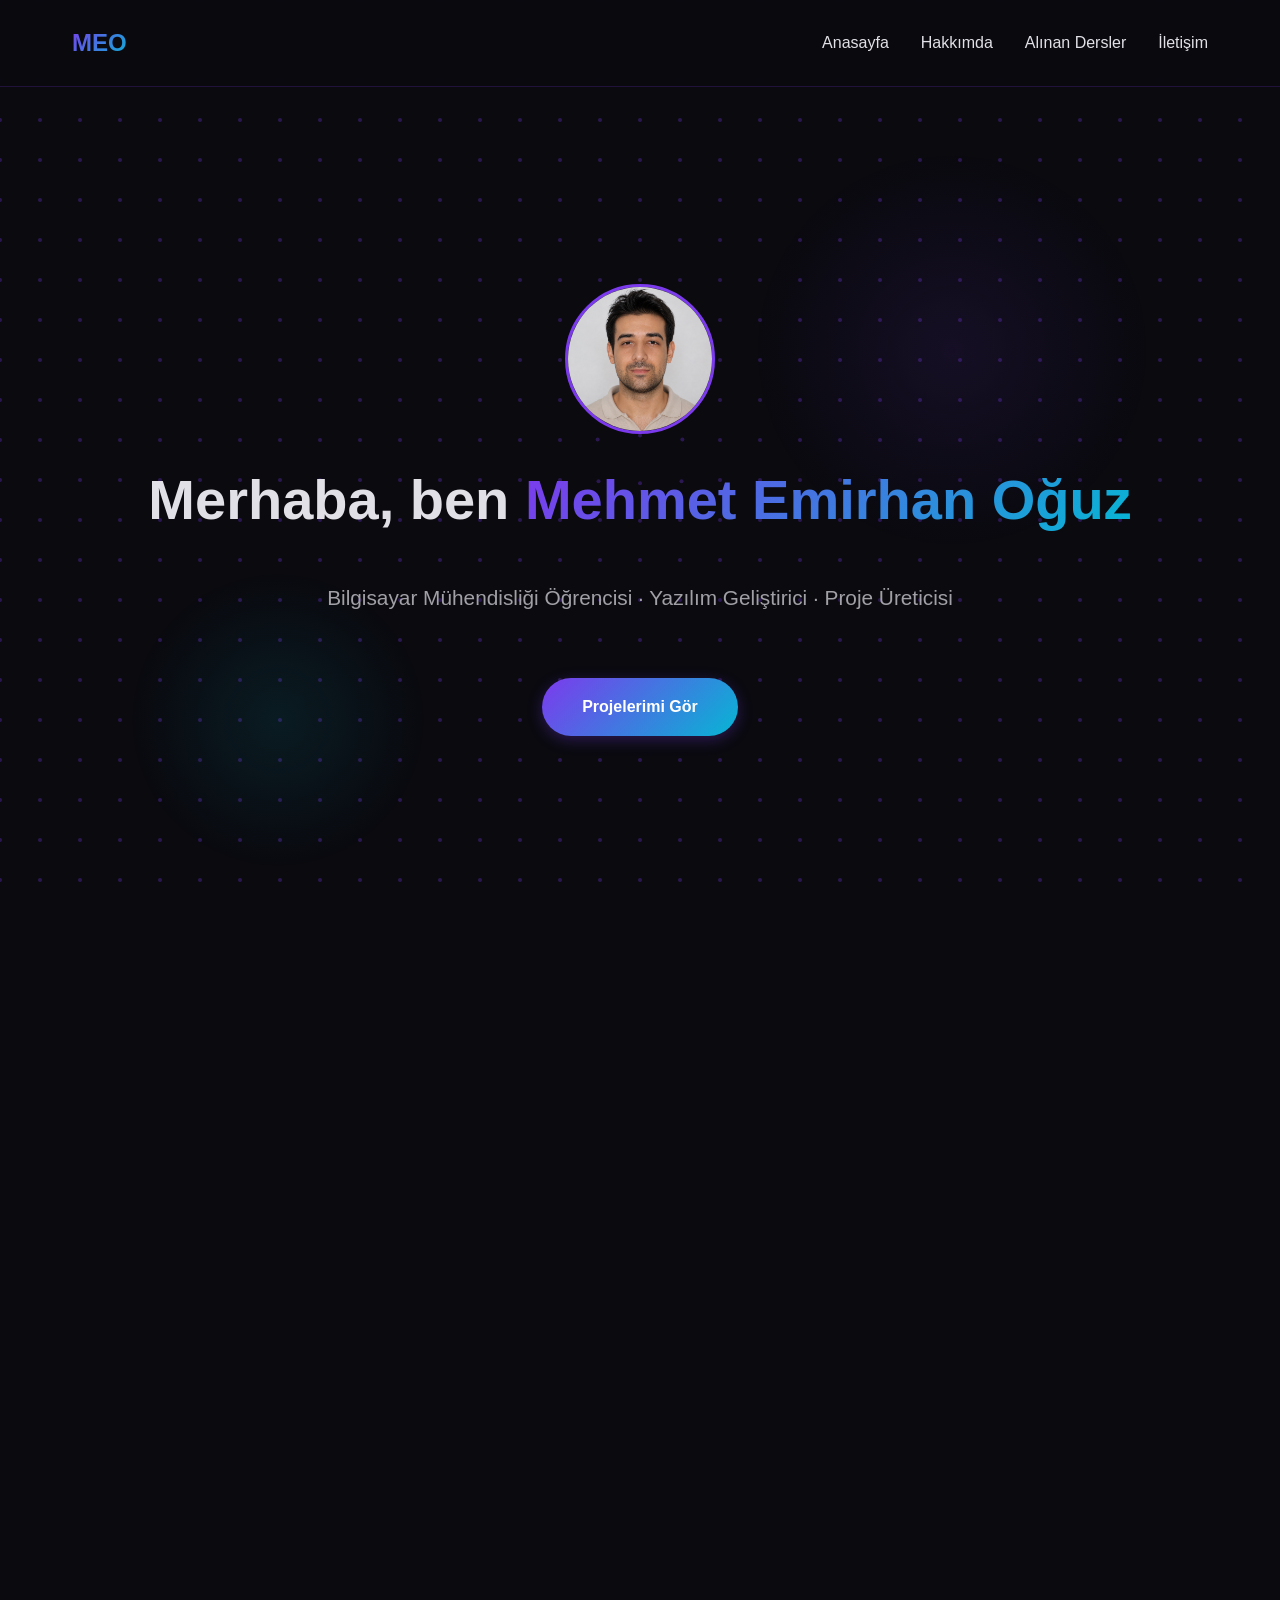
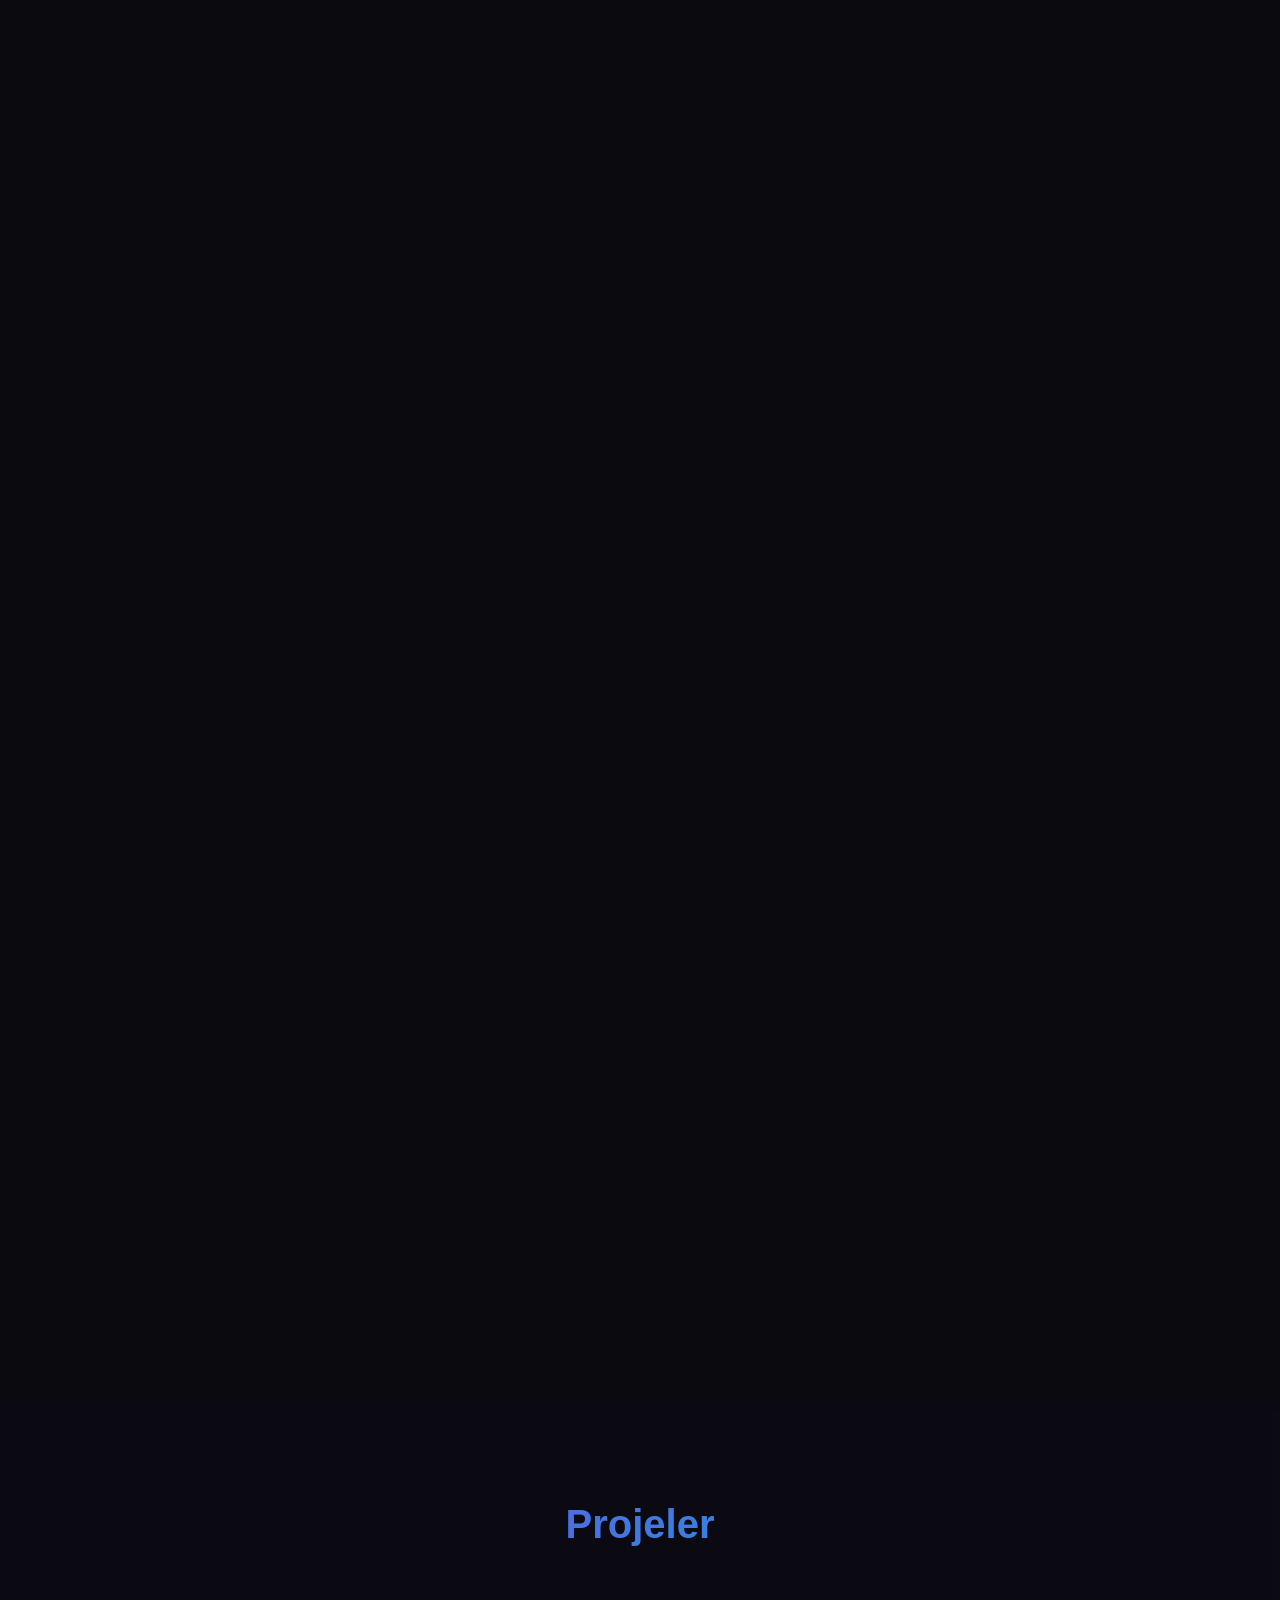
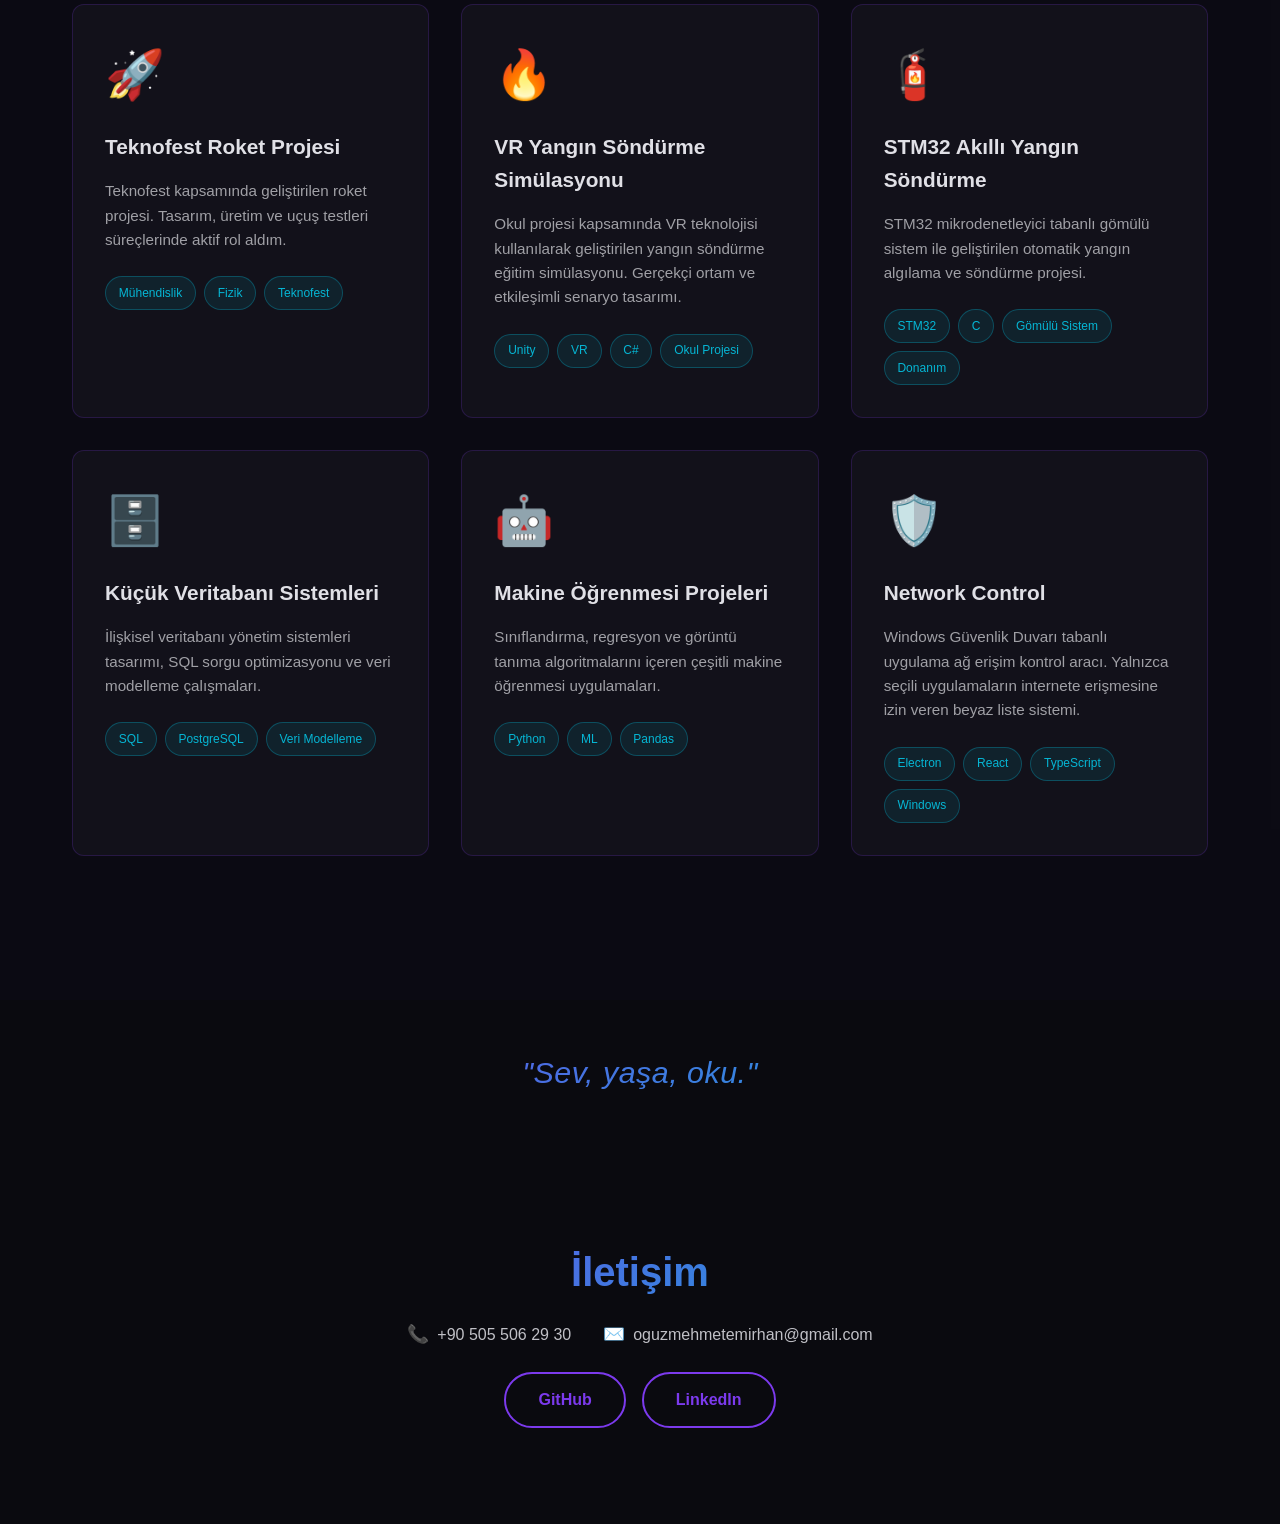
==== index.html @ 53df2091 "Update education details to reflect current year and grade" ====
<!doctype html>
<html lang="tr">
  <head>
    <meta charset="UTF-8" />
    <meta name="viewport" content="width=device-width, initial-scale=1.0" />
    <title>Mehmet Emirhan Oğuz - Portfolio</title>
    <link rel="stylesheet" href="style.css" />
  </head>
  <body>
    <!-- Canvas Background -->
    <canvas id="dot-canvas"></canvas>

    <!-- Code Particles Container -->
    <div id="particles-container"></div>

    <!-- Navigation -->
    <nav class="navbar">
      <div class="navbar-content">
        <div class="logo">MEO</div>
        <ul class="nav-links">
          <li><a href="#home">Anasayfa</a></li>
          <li><a href="#about">Hakkımda</a></li>
          <li><a href="dersler.html">Alınan Dersler</a></li>
          <li><a href="#contact">İletişim</a></li>
        </ul>
      </div>
    </nav>

    <!-- Hero Section -->
    <section id="home" class="hero">
      <div class="hero-content">
        <div class="profile-pic"><img src="pp/2.png" alt="Mehmet Emirhan Oğuz" style="width:100%;height:100%;object-fit:cover;border-radius:50%;"></div>
        <h1 class="hero-title">
          Merhaba, ben <span class="highlight">Mehmet Emirhan Oğuz</span>
        </h1>
        <p class="hero-subtitle">
          Bilgisayar Mühendisliği Öğrencisi · Yazılım Geliştirici · Proje
          Üreticisi
        </p>
        <a href="#projects" class="cta-button">Projelerimi Gör</a>
      </div>
    </section>

    <!-- About Section -->
    <section id="about" class="about">
      <div class="container">
        <h2>Hakkımda</h2>
        <p class="about-text">
          İzmir Bakırçay'da Bilgisayar Mühendisliği 4. sınıf öğrencisiyim. Her
          zaman yeni şeyler denemeye ve öğrenmeye hevesliyim. Tasarlamak ve
          üretmek benim için büyük bir tutku, bu yüzden okul projelerinin yanı
          sıra kişisel projeler üzerinde de çalışıyorum. Tek alandansa
          birbirinden bağımsız alanlarda çalışarak İlgimi çeken her şeyi yapmaya
          çalışıyorum, bu sayede de birçok farklı alanda projeler üretiyorum ve
          farklı farklı deneyimler kazanıyorum.
        </p>

        <div class="skills-section">
          <h3 class="skills-title">Beceriler & İlgi Alanları</h3>
          <div class="skills-grid">
            <div class="skill-category">
              <h4>Programlama Dilleri</h4>
              <div class="skill-tags">
                <span class="skill-tag">Python</span>
                <span class="skill-tag">C++</span>
                <span class="skill-tag">C</span>
                <span class="skill-tag">Assembly</span>
                <span class="skill-tag">C#</span>
                <span class="skill-tag">SQL</span>
              </div>
            </div>
            <div class="skill-category">
              <h4>Teknolojiler & Araçlar</h4>
              <div class="skill-tags">
                <span class="skill-tag">Unity</span>
                <span class="skill-tag">Electron</span>
                <span class="skill-tag">Windows Forms</span>
                <span class="skill-tag">PostgreSQL</span>
                <span class="skill-tag">Git</span>
                <span class="skill-tag">VS Code</span>
                <span class="skill-tag">Claude</span>
                <span class="skill-tag">Codex</span>
                <span class="skill-tag">Kimi</span>
                <span class="skill-tag">Gemini</span>
                <span class="skill-tag">Clipchamp</span>
              </div>
            </div>
            <div class="skill-category">
              <h4>Alanlar</h4>
              <div class="skill-tags">
                <span class="skill-tag">Makine Öğrenmesi</span>
                <span class="skill-tag">Gömülü Sistemler</span>
                <span class="skill-tag">VR Geliştirme</span>
                <span class="skill-tag">Veri Tabanı</span>
                <span class="skill-tag">Yazılım Mimarisi</span>
                <span class="skill-tag">Arayüz Tasarımı</span>
                <span class="skill-tag">YZ Destekli Yazılım Geliştirme</span>
              </div>
            </div>
            <div class="skill-category">
              <h4>Hobiler</h4>
              <div class="skill-tags">
                <span class="skill-tag">⚽ Fitness & Halısaha</span>
                <span class="skill-tag">📷 Fotoğrafçılık</span>
                <span class="skill-tag">🎸 Gitar Çalma</span>
                <span class="skill-tag">📚 Kitap Okuma</span>
                <span class="skill-tag">🎭 Tiyatro İzleme</span>
                <span class="skill-tag">🎲 Masa Üstü Rol Yapma Oyunları</span>
              </div>
            </div>
          </div>
        </div>
      </div>
    </section>

    <!-- Education Section -->
    <section id="education" class="education">
      <div class="container">
        <h2>Eğitim</h2>
        <div class="education-grid">
          <div class="education-card">
            <img
              src="https://arsiv.bakircay.edu.tr/Yuklenenler/Resimler/BAKIRCAY/Logo_JPG_300x247.png"
              alt="İzmir Bakırçay Üniversitesi"
              class="edu-logo"
              onerror="this.style.display = 'none'"
            />
            <div class="edu-info">
              <div class="edu-school-name">İzmir Bakırçay Üniversitesi</div>
              <div class="edu-degree">Bilgisayar Mühendisliği · Lisans</div>
              <div class="edu-date">2023 – Devam Ediyor · 4. Sınıf</div>
              <div class="edu-gpa">GNO: 3.38 / 4.00</div>
            </div>
          </div>
          <div class="education-card">
            <img
              src="http://www.syal.org/images/logo-ts9.gif"
              alt="Sırrı Yırcalı Anadolu Lisesi"
              class="edu-logo"
              onerror="this.style.display = 'none'"
            />
            <div class="edu-info">
              <div class="edu-school-name">Sırrı Yırcalı Anadolu Lisesi</div>
              <div class="edu-degree">Lise · Balıkesir</div>
              <div class="edu-date">2018 – 2023</div>
            </div>
          </div>
        </div>
      </div>
    </section>

    <!-- Internship Section -->
    <section id="internship" class="internship">
      <div class="container">
        <h2>Staj</h2>
        <div class="internship-card">
          <div class="internship-header">
            <div>
              <div class="internship-role">IT Stajyeri</div>
              <div class="internship-company">Bursa Teknik Oto Cam</div>
            </div>
            <div class="internship-date">2025</div>
          </div>
          <div class="internship-tags">
            <span class="tag">Donanım</span>
            <span class="tag">Yazılım</span>
            <span class="tag">IT Destek</span>
            <span class="tag">Otomotiv</span>
          </div>
          <p class="internship-desc">
            Fabrika IT departmanında donanım kurulum ve bakım süreçlerinde aktif
            rol aldım; aynı zamanda küçük ölçekli yazılım geliştirme görevleri
            üstlendim.
          </p>
        </div>
      </div>
    </section>

    <!-- Projects Section -->
    <section id="projects" class="projects">
      <div class="container">
        <h2>Projeler</h2>
        <div class="projects-grid">
          <!-- Project 1 -->
          <div class="project-card">
            <div class="card-icon">🚀</div>
            <h3>Teknofest Roket Projesi</h3>
            <p>
              Teknofest kapsamında geliştirilen roket projesi. Tasarım, üretim
              ve uçuş testleri süreçlerinde aktif rol aldım.
            </p>
            <div class="card-tags">
              <span class="tag">Mühendislik</span>
              <span class="tag">Fizik</span>
              <span class="tag">Teknofest</span>
            </div>
          </div>

          <!-- Project 2 -->
          <div class="project-card">
            <div class="card-icon">🔥</div>
            <h3>VR Yangın Söndürme Simülasyonu</h3>
            <p>
              Okul projesi kapsamında VR teknolojisi kullanılarak geliştirilen
              yangın söndürme eğitim simülasyonu. Gerçekçi ortam ve etkileşimli
              senaryo tasarımı.
            </p>
            <div class="card-tags">
              <span class="tag">Unity</span>
              <span class="tag">VR</span>
              <span class="tag">C#</span>
              <span class="tag">Okul Projesi</span>
            </div>
          </div>

          <!-- Project 3 -->
          <div class="project-card">
            <div class="card-icon">🧯</div>
            <h3>STM32 Akıllı Yangın Söndürme</h3>
            <p>
              STM32 mikrodenetleyici tabanlı gömülü sistem ile geliştirilen
              otomatik yangın algılama ve söndürme projesi.
            </p>
            <div class="card-tags">
              <span class="tag">STM32</span>
              <span class="tag">C</span>
              <span class="tag">Gömülü Sistem</span>
              <span class="tag">Donanım</span>
            </div>
          </div>

          <!-- Project 4 -->
          <div class="project-card">
            <div class="card-icon">🗄️</div>
            <h3>Küçük Veritabanı Sistemleri</h3>
            <p>
              İlişkisel veritabanı yönetim sistemleri tasarımı, SQL sorgu
              optimizasyonu ve veri modelleme çalışmaları.
            </p>
            <div class="card-tags">
              <span class="tag">SQL</span>
              <span class="tag">PostgreSQL</span>
              <span class="tag">Veri Modelleme</span>
            </div>
          </div>

          <!-- Project 5 -->
          <div class="project-card">
            <div class="card-icon">🤖</div>
            <h3>Makine Öğrenmesi Projeleri</h3>
            <p>
              Sınıflandırma, regresyon ve görüntü tanıma algoritmalarını içeren
              çeşitli makine öğrenmesi uygulamaları.
            </p>
            <div class="card-tags">
              <span class="tag">Python</span>
              <span class="tag">ML</span>
              <span class="tag">Pandas</span>
            </div>
          </div>

          <!-- Project 6 -->
          <div class="project-card">
            <div class="card-icon">🛡️</div>
            <h3>Network Control</h3>
            <p>
              Windows Güvenlik Duvarı tabanlı uygulama ağ erişim kontrol aracı.
              Yalnızca seçili uygulamaların internete erişmesine izin veren
              beyaz liste sistemi.
            </p>
            <div class="card-tags">
              <span class="tag">Electron</span>
              <span class="tag">React</span>
              <span class="tag">TypeScript</span>
              <span class="tag">Windows</span>
            </div>
          </div>
        </div>
      </div>
    </section>

    <!-- Quote -->
    <div class="quote-section">
      <p class="quote-text">"Sev, yaşa, oku."</p>
    </div>

    <!-- Contact Section -->
    <section id="contact" class="contact">
      <div class="container">
        <h2>İletişim</h2>
        <div class="contact-info">
          <div class="contact-detail">
            <span class="contact-icon">📞</span>
            <span>+90 505 506 29 30</span>
          </div>
          <div class="contact-detail">
            <span class="contact-icon">✉️</span>
            <span>oguzmehmetemirhan@gmail.com</span>
          </div>
        </div>
        <div class="contact-links">
          <a
            href="https://github.com/emirhanoguz0"
            target="_blank"
            class="contact-button"
            >GitHub</a
          >
          <a
            href="https://linkedin.com/in/emirhanoguz0"
            target="_blank"
            class="contact-button"
            >LinkedIn</a
          >
        </div>
      </div>
    </section>

    <script src="script.js"></script>
  </body>
</html>
                                                                                                                                                                                                                                                                                                                                                                                                                                                                                                                                                                                                                                                                                                         
---- style.css ----
/* Global Styles */
* {
    margin: 0;
    padding: 0;
    box-sizing: border-box;
}

html {
    scroll-behavior: smooth;
}

body {
    font-family: 'Segoe UI', Tahoma, Geneva, Verdana, sans-serif;
    background-color: #0a0a0f;
    color: #e0e0e6;
    line-height: 1.6;
    overflow-x: hidden;
}

/* Canvas Background */
#dot-canvas {
    position: fixed;
    top: 0;
    left: 0;
    width: 100%;
    height: 100%;
    pointer-events: none;
    z-index: 0;
}

/* Particles Container */
#particles-container {
    position: fixed;
    top: 0;
    left: 0;
    width: 100%;
    height: 100%;
    pointer-events: none;
    z-index: 50;
}

.code-particle {
    position: absolute;
    font-family: 'Courier New', monospace;
    font-size: 0.75rem;
    font-weight: bold;
    white-space: nowrap;
    user-select: none;
    animation: particle-float 1.5s ease-out forwards;
}

@keyframes particle-float {
    0% {
        opacity: 1;
        transform: translateY(0px);
    }
    100% {
        opacity: 0;
        transform: translateY(-100px);
    }
}

/* Navbar */
.navbar {
    position: fixed;
    top: 0;
    left: 0;
    right: 0;
    background: rgba(10, 10, 15, 0.95);
    backdrop-filter: blur(10px);
    z-index: 100;
    border-bottom: 1px solid rgba(124, 58, 237, 0.2);
}

.navbar-content {
    max-width: 1200px;
    margin: 0 auto;
    padding: 1.5rem 2rem;
    display: flex;
    justify-content: space-between;
    align-items: center;
}

.logo {
    font-size: 1.5rem;
    font-weight: bold;
    background: linear-gradient(135deg, #7c3aed, #06b6d4);
    -webkit-background-clip: text;
    -webkit-text-fill-color: transparent;
    background-clip: text;
}

.nav-links {
    display: flex;
    list-style: none;
    gap: 2rem;
}

.nav-links a {
    color: #e0e0e6;
    text-decoration: none;
    transition: color 0.3s ease;
    position: relative;
}

.nav-links a:hover {
    color: #06b6d4;
}

.nav-links a::after {
    content: '';
    position: absolute;
    bottom: -5px;
    left: 0;
    width: 0;
    height: 2px;
    background: linear-gradient(90deg, #7c3aed, #06b6d4);
    transition: width 0.3s ease;
}

.nav-links a:hover::after {
    width: 100%;
}

/* Container */
.container {
    max-width: 1200px;
    margin: 0 auto;
    padding: 0 2rem;
}

/* Hero Section */
.hero {
    min-height: 100vh;
    display: flex;
    align-items: center;
    justify-content: center;
    position: relative;
    margin-top: 60px;
    text-align: center;
    overflow: hidden;
}

.hero::before {
    content: '';
    position: absolute;
    width: 400px;
    height: 400px;
    background: radial-gradient(circle, rgba(124, 58, 237, 0.1) 0%, transparent 70%);
    border-radius: 50%;
    top: 10%;
    right: 10%;
    animation: pulse 4s ease-in-out infinite;
}

.hero::after {
    content: '';
    position: absolute;
    width: 300px;
    height: 300px;
    background: radial-gradient(circle, rgba(6, 182, 212, 0.1) 0%, transparent 70%);
    border-radius: 50%;
    bottom: 10%;
    left: 10%;
    animation: pulse-reverse 4s ease-in-out infinite;
}

@keyframes pulse {
    0%, 100% { transform: scale(1); }
    50% { transform: scale(1.1); }
}

@keyframes pulse-reverse {
    0%, 100% { transform: scale(1); }
    50% { transform: scale(0.9); }
}

.hero-content {
    position: relative;
    z-index: 1;
    animation: fadeInUp 0.8s ease;
    display: flex;
    flex-direction: column;
    align-items: center;
    gap: 2rem;
}

.profile-pic {
    width: 150px;
    height: 150px;
    border-radius: 50%;
    background: rgba(124, 58, 237, 0.1);
    border: 3px solid #7c3aed;
    display: flex;
    align-items: center;
    justify-content: center;
    font-size: 4rem;
    animation: profile-pulse 2s ease-in-out infinite;
}

@keyframes profile-pulse {
    0%, 100% {
        box-shadow: 0 0 0 0 rgba(124, 58, 237, 0.5);
    }
    50% {
        box-shadow: 0 0 0 10px rgba(124, 58, 237, 0);
    }
}

@keyframes fadeInUp {
    from {
        opacity: 0;
        transform: translateY(30px);
    }
    to {
        opacity: 1;
        transform: translateY(0);
    }
}

.hero-title {
    font-size: 3.5rem;
    margin-bottom: 1rem;
    font-weight: bold;
    line-height: 1.2;
}

.highlight {
    background: linear-gradient(135deg, #7c3aed, #06b6d4);
    -webkit-background-clip: text;
    -webkit-text-fill-color: transparent;
    background-clip: text;
}

.hero-subtitle {
    font-size: 1.3rem;
    color: #a0a0a6;
    margin-bottom: 2rem;
}

.cta-button {
    display: inline-block;
    padding: 1rem 2.5rem;
    background: linear-gradient(135deg, #7c3aed, #06b6d4);
    color: white;
    border: none;
    border-radius: 50px;
    text-decoration: none;
    font-weight: 600;
    transition: all 0.3s ease;
    box-shadow: 0 4px 15px rgba(124, 58, 237, 0.3);
}

.cta-button:hover {
    transform: translateY(-3px);
    box-shadow: 0 6px 25px rgba(124, 58, 237, 0.5);
}

/* About Section */
.about {
    padding: 6rem 2rem;
    position: relative;
    z-index: 1;
}

.about h2 {
    font-size: 2.5rem;
    margin-bottom: 2rem;
    text-align: center;
    background: linear-gradient(135deg, #7c3aed, #06b6d4);
    -webkit-background-clip: text;
    -webkit-text-fill-color: transparent;
    background-clip: text;
}

.about-text {
    font-size: 1.1rem;
    max-width: 700px;
    margin: 0 auto;
    color: #c0c0c6;
    text-align: center;
    line-height: 1.8;
}

/* Skills Section */
.skills-section {
    margin-top: 3rem;
}

.skills-title {
    font-size: 1.5rem;
    text-align: center;
    margin-bottom: 2rem;
    background: linear-gradient(135deg, #7c3aed, #06b6d4);
    -webkit-background-clip: text;
    -webkit-text-fill-color: transparent;
    background-clip: text;
}

.skills-grid {
    display: grid;
    grid-template-columns: repeat(2, 1fr);
    gap: 1.5rem;
    max-width: 900px;
    margin: 0 auto;
}

.skill-category {
    background: rgba(255, 255, 255, 0.03);
    border: 1px solid rgba(124, 58, 237, 0.2);
    border-radius: 12px;
    padding: 1.5rem;
}

.skill-category h4 {
    font-size: 0.85rem;
    text-transform: uppercase;
    letter-spacing: 1px;
    color: #06b6d4;
    margin-bottom: 1rem;
}

.skill-tags {
    display: flex;
    flex-wrap: wrap;
    gap: 0.5rem;
}

.skill-tag {
    display: inline-block;
    padding: 0.35rem 0.75rem;
    background: rgba(124, 58, 237, 0.1);
    border: 1px solid rgba(124, 58, 237, 0.3);
    border-radius: 20px;
    font-size: 0.78rem;
    color: #a78bfa;
    transition: all 0.2s ease;
}

.skill-tag:hover {
    background: rgba(124, 58, 237, 0.25);
    border-color: rgba(124, 58, 237, 0.6);
    color: #c4b5fd;
}

@media (max-width: 768px) {
    .skills-grid {
        grid-template-columns: 1fr;
    }
}

/* Hobbies Section */
.hobbies-section {
    margin-top: 2.5rem;
}

.hobbies-grid {
    display: flex;
    flex-wrap: wrap;
    gap: 1rem;
    max-width: 900px;
    margin: 0 auto;
    justify-content: center;
}

.hobby-item {
    display: flex;
    align-items: center;
    gap: 0.75rem;
    background: rgba(255, 255, 255, 0.02);
    border: 1px solid rgba(6, 182, 212, 0.15);
    border-radius: 12px;
    padding: 0.9rem 1.2rem;
    flex: 1 1 180px;
    max-width: 260px;
    transition: border-color 0.2s ease;
}

.hobby-item:hover {
    border-color: rgba(6, 182, 212, 0.35);
}

.hobby-icon {
    font-size: 1.6rem;
    flex-shrink: 0;
}

.hobby-name {
    font-size: 0.9rem;
    font-weight: 600;
    color: #e0e0e6;
    margin-bottom: 0.15rem;
}

.hobby-desc {
    font-size: 0.78rem;
    color: #666677;
    line-height: 1.4;
}

@media (max-width: 768px) {
    .hobbies-grid {
        flex-direction: column;
        align-items: stretch;
    }
    .hobby-item {
        max-width: 100%;
    }
}

/* Education Section */
.education {
    padding: 6rem 2rem;
    position: relative;
    z-index: 1;
}

.education h2 {
    font-size: 2.5rem;
    margin-bottom: 3rem;
    text-align: center;
    background: linear-gradient(135deg, #7c3aed, #06b6d4);
    -webkit-background-clip: text;
    -webkit-text-fill-color: transparent;
    background-clip: text;
}

.education-grid {
    display: grid;
    grid-template-columns: repeat(2, 1fr);
    gap: 2rem;
    max-width: 900px;
    margin: 0 auto;
}

.education-card {
    background: rgba(255, 255, 255, 0.03);
    border: 1px solid rgba(124, 58, 237, 0.2);
    border-radius: 16px;
    padding: 2rem;
    display: flex;
    align-items: center;
    gap: 1.5rem;
    transition: all 0.3s ease;
}

.education-card:hover {
    border-color: rgba(124, 58, 237, 0.45);
    box-shadow: 0 8px 32px rgba(124, 58, 237, 0.1);
    transform: translateY(-4px);
}

.edu-logo {
    width: 72px;
    height: 72px;
    object-fit: contain;
    flex-shrink: 0;
    border-radius: 10px;
    background: white;
    padding: 6px;
}

.edu-school-name {
    font-size: 1rem;
    font-weight: 700;
    color: #e0e0e6;
    margin-bottom: 0.3rem;
}

.edu-degree {
    font-size: 0.88rem;
    color: #a78bfa;
    margin-bottom: 0.25rem;
}

.edu-date {
    font-size: 0.8rem;
    color: #666677;
    margin-bottom: 0.25rem;
}

.edu-gpa {
    font-size: 0.82rem;
    color: #06b6d4;
    font-weight: 600;
}

@media (max-width: 768px) {
    .education-grid {
        grid-template-columns: 1fr;
    }
}

/* Contact info */
.contact-info {
    display: flex;
    justify-content: center;
    gap: 2rem;
    flex-wrap: wrap;
    margin-bottom: 1.5rem;
}

.contact-detail {
    display: flex;
    align-items: center;
    gap: 0.5rem;
    font-size: 1rem;
    color: #c0c0c6;
}

.contact-icon {
    font-size: 1.1rem;
}

/* Internship Section */
.internship {
    padding: 6rem 2rem;
    position: relative;
    z-index: 1;
    background: rgba(124, 58, 237, 0.02);
}

.internship h2 {
    font-size: 2.5rem;
    margin-bottom: 2rem;
    text-align: center;
    background: linear-gradient(135deg, #7c3aed, #06b6d4);
    -webkit-background-clip: text;
    -webkit-text-fill-color: transparent;
    background-clip: text;
}

.internship-card {
    max-width: 760px;
    margin: 0 auto;
    background: rgba(255, 255, 255, 0.03);
    border: 1px solid rgba(124, 58, 237, 0.2);
    border-radius: 16px;
    padding: 2rem 2.5rem;
    transition: all 0.3s ease;
}

.internship-card:hover {
    border-color: rgba(124, 58, 237, 0.45);
    box-shadow: 0 8px 32px rgba(124, 58, 237, 0.1);
}

.internship-header {
    display: flex;
    justify-content: space-between;
    align-items: flex-start;
    gap: 1rem;
    margin-bottom: 1.2rem;
}

.internship-role {
    font-size: 1.2rem;
    font-weight: 700;
    color: #e0e0e6;
    margin-bottom: 0.3rem;
}

.internship-company {
    font-size: 0.95rem;
    color: #a78bfa;
    font-weight: 600;
    margin-bottom: 0.25rem;
}

.internship-sub {
    font-weight: 400;
    color: #666677;
    font-size: 0.85rem;
}

.internship-location {
    font-size: 0.82rem;
    color: #555566;
}

.internship-date {
    font-size: 0.85rem;
    color: white;
    background: linear-gradient(135deg, #7c3aed, #06b6d4);
    padding: 0.3rem 0.9rem;
    border-radius: 20px;
    font-weight: 600;
    white-space: nowrap;
    flex-shrink: 0;
}

.internship-tags {
    display: flex;
    flex-wrap: wrap;
    gap: 0.5rem;
    margin-bottom: 1rem;
}

.internship-desc {
    font-size: 0.92rem;
    color: #888899;
    line-height: 1.7;
}

/* Quote */
.quote-section {
    padding: 3rem 2rem;
    text-align: center;
    position: relative;
    z-index: 1;
}

.quote-text {
    font-size: 1.9rem;
    font-style: italic;
    letter-spacing: 0.5px;
    background: linear-gradient(135deg, #7c3aed, #06b6d4);
    -webkit-background-clip: text;
    -webkit-text-fill-color: transparent;
    background-clip: text;
}

/* Projects Section */
.projects {
    padding: 6rem 2rem;
    position: relative;
    z-index: 1;
    background: rgba(124, 58, 237, 0.02);
}

.projects h2 {
    font-size: 2.5rem;
    margin-bottom: 3rem;
    text-align: center;
    background: linear-gradient(135deg, #7c3aed, #06b6d4);
    -webkit-background-clip: text;
    -webkit-text-fill-color: transparent;
    background-clip: text;
}

.projects-grid {
    display: grid;
    grid-template-columns: repeat(3, 1fr);
    gap: 2rem;
    margin-bottom: 3rem;
}

.project-card {
    background: rgba(255, 255, 255, 0.03);
    border: 1px solid rgba(124, 58, 237, 0.2);
    border-radius: 12px;
    padding: 2rem;
    transition: all 0.3s ease;
    position: relative;
    overflow: hidden;
}

.project-card::before {
    content: '';
    position: absolute;
    top: 0;
    left: -100%;
    width: 100%;
    height: 100%;
    background: linear-gradient(90deg, transparent, rgba(124, 58, 237, 0.1), transparent);
    transition: left 0.5s ease;
}

.project-card:hover::before {
    left: 100%;
}

.project-card:hover {
    border-color: rgba(124, 58, 237, 0.5);
    box-shadow: 0 8px 32px rgba(124, 58, 237, 0.15);
    transform: translateY(-8px);
}

.card-icon {
    font-size: 3rem;
    margin-bottom: 1rem;
    display: block;
}

.project-card h3 {
    font-size: 1.3rem;
    margin-bottom: 1rem;
    color: #e0e0e6;
}

.project-card p {
    color: #a0a0a6;
    margin-bottom: 1.5rem;
    font-size: 0.95rem;
}

.card-tags {
    display: flex;
    flex-wrap: wrap;
    gap: 0.5rem;
}

.tag {
    display: inline-block;
    padding: 0.4rem 0.8rem;
    background: rgba(6, 182, 212, 0.1);
    border: 1px solid rgba(6, 182, 212, 0.3);
    border-radius: 20px;
    font-size: 0.75rem;
    color: #06b6d4;
}

/* Contact Section */
.contact {
    padding: 6rem 2rem;
    position: relative;
    z-index: 1;
    text-align: center;
}

.contact h2 {
    font-size: 2.5rem;
    margin-bottom: 1rem;
    background: linear-gradient(135deg, #7c3aed, #06b6d4);
    -webkit-background-clip: text;
    -webkit-text-fill-color: transparent;
    background-clip: text;
}

.contact-text {
    font-size: 1.1rem;
    color: #a0a0a6;
    margin-bottom: 2rem;
}

.contact-links {
    display: flex;
    gap: 1rem;
    justify-content: center;
    flex-wrap: wrap;
}

.contact-button {
    padding: 0.8rem 2rem;
    background: transparent;
    border: 2px solid #7c3aed;
    color: #7c3aed;
    border-radius: 50px;
    text-decoration: none;
    transition: all 0.3s ease;
    font-weight: 600;
}

.contact-button:hover {
    background: #7c3aed;
    color: white;
    box-shadow: 0 4px 15px rgba(124, 58, 237, 0.3);
}

/* Footer */
.footer {
    background: rgba(0, 0, 0, 0.5);
    padding: 2rem;
    text-align: center;
    color: #606066;
    position: relative;
    z-index: 1;
    border-top: 1px solid rgba(124, 58, 237, 0.2);
}

/* Responsive */
@media (max-width: 1024px) {
    .projects-grid {
        grid-template-columns: repeat(2, 1fr);
    }
}

@media (max-width: 768px) {
    .hero-title {
        font-size: 2rem;
    }

    .hero-subtitle {
        font-size: 1rem;
    }

    .nav-links {
        gap: 1rem;
    }

    .navbar-content {
        padding: 1rem;
    }

    .projects-grid {
        grid-template-columns: 1fr;
    }

    .profile-pic {
        width: 120px;
        height: 120px;
        font-size: 3rem;
    }

    .about h2,
    .projects h2,
    .contact h2 {
        font-size: 2rem;
    }

    .contact-links {
        flex-direction: column;
    }

    .contact-button {
        width: 100%;
    }
}

@media (max-width: 480px) {
    .hero-title {
        font-size: 1.5rem;
    }

    .floating-element {
        font-size: 2rem;
    }

    .hero::before,
    .hero::after {
        display: none;
    }
}

/* Project Emoji Animations */
@keyframes emoji-swoosh-left-side {
    0% {
        left: -100px;
        opacity: 0;
    }
    30% {
        left: 30px;
        opacity: 0.4;
    }
    100% {
        left: 30px;
        opacity: 0;
    }
}

@keyframes emoji-swoosh-right-side {
    0% {
        right: -100px;
        opacity: 0;
    }
    30% {
        right: 30px;
        opacity: 0.4;
    }
    100% {
        right: 30px;
        opacity: 0;
    }
}

/* Fast scroll up animation on page load */
@keyframes fast-scroll-up {
    0% {
        transform: translateY(0);
    }
    100% {
        transform: translateY(-2000px);
    }
}
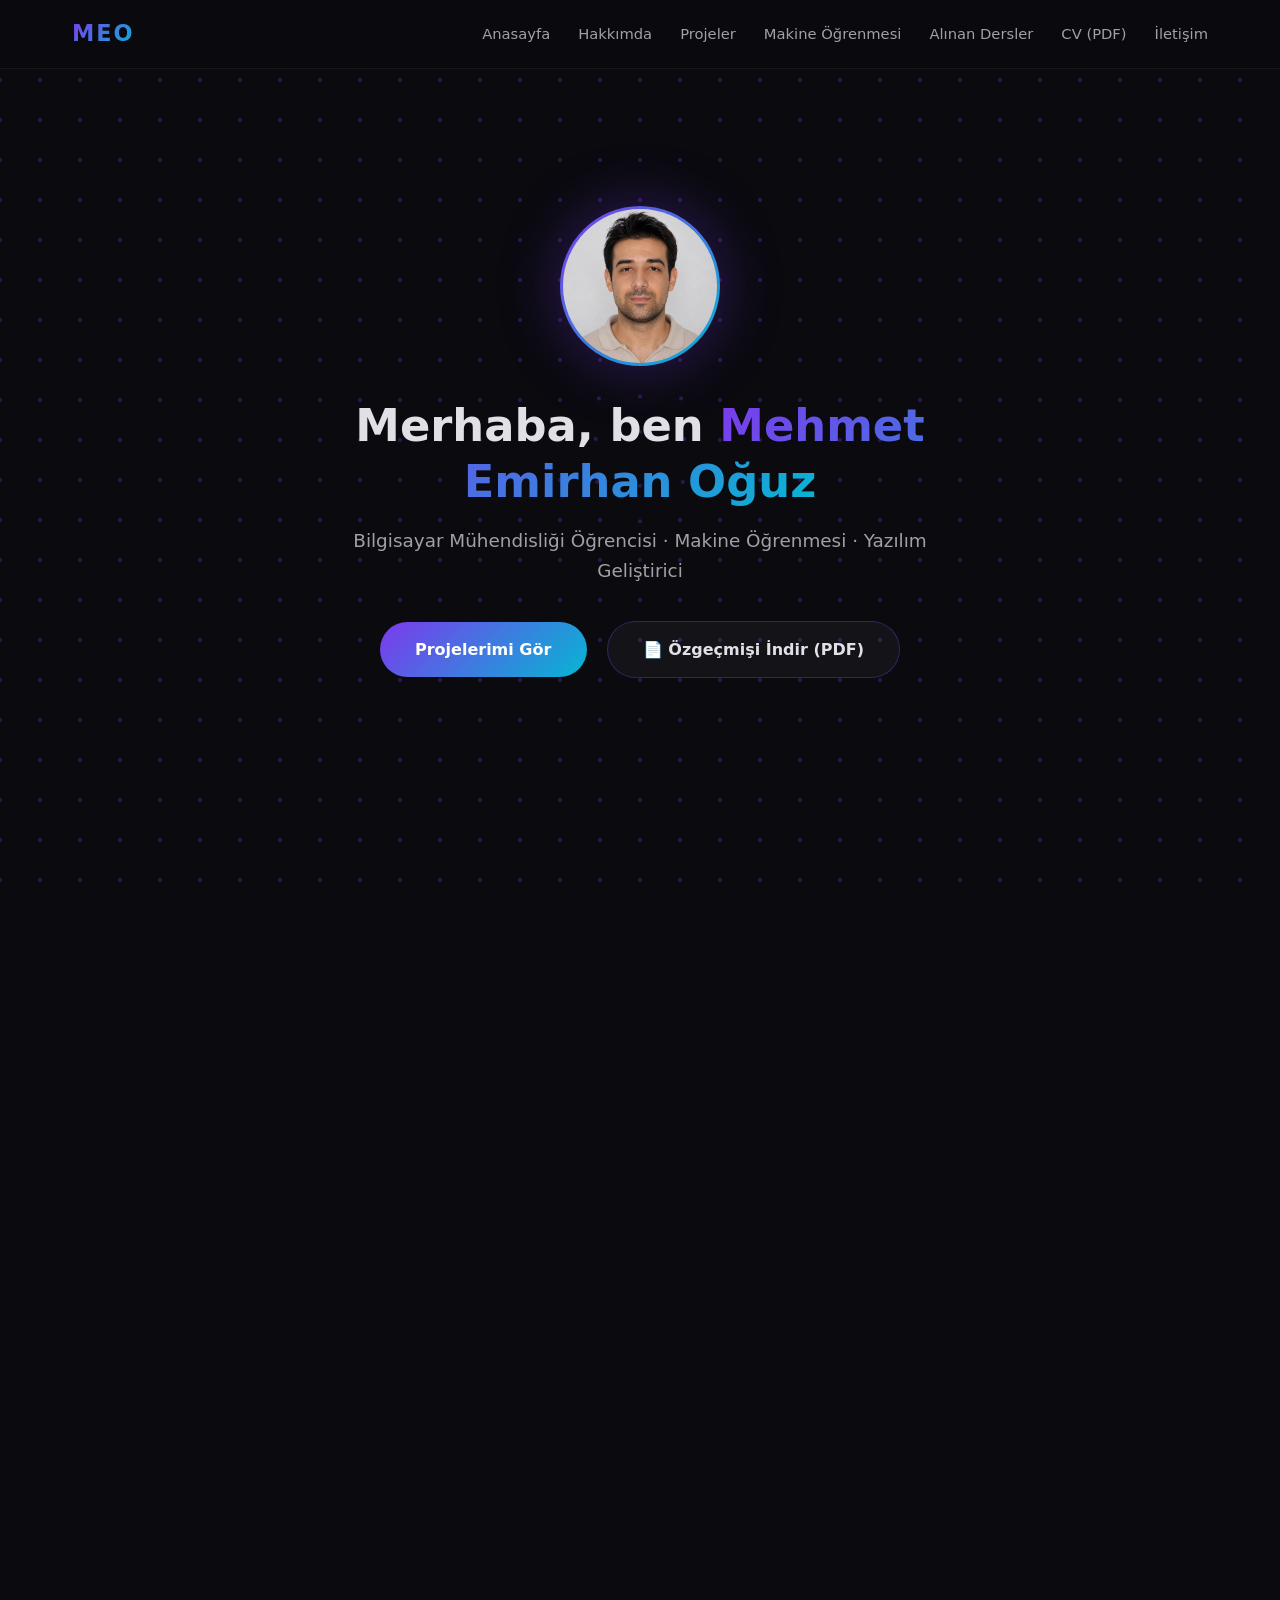
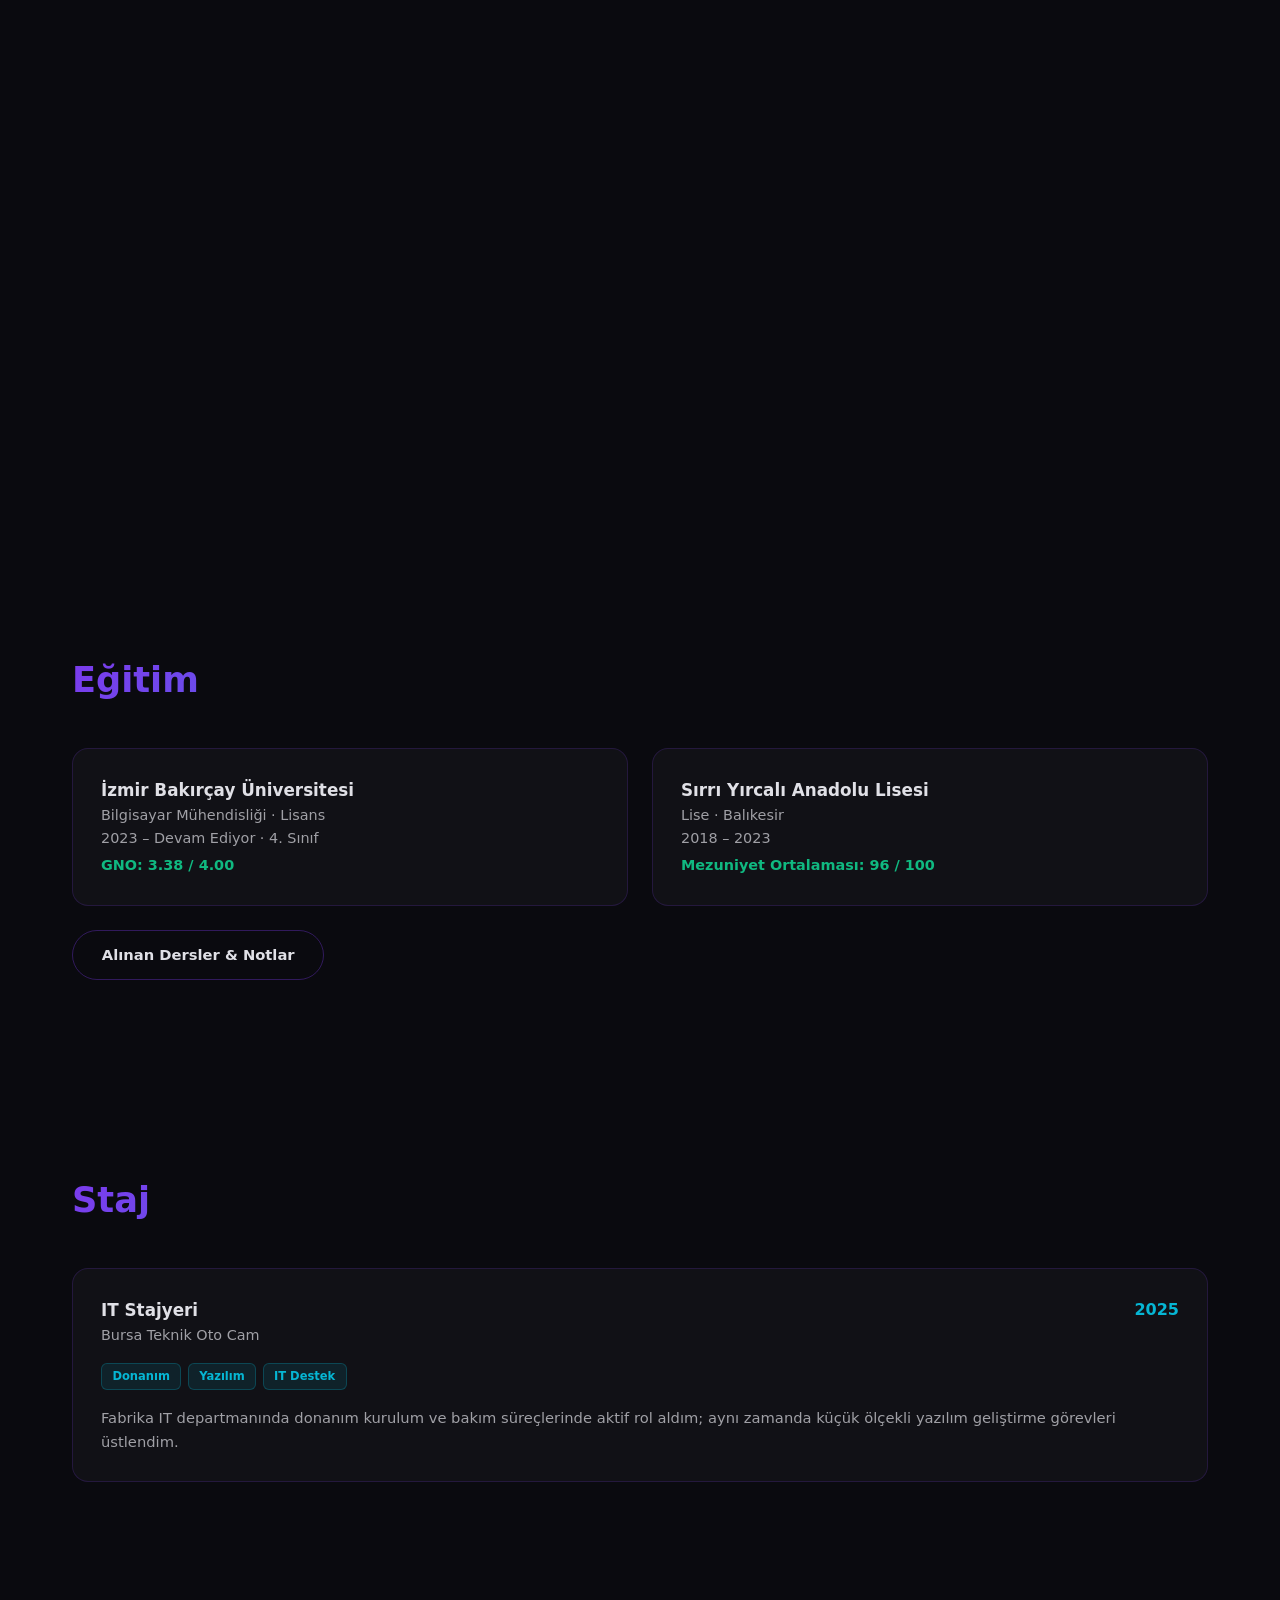
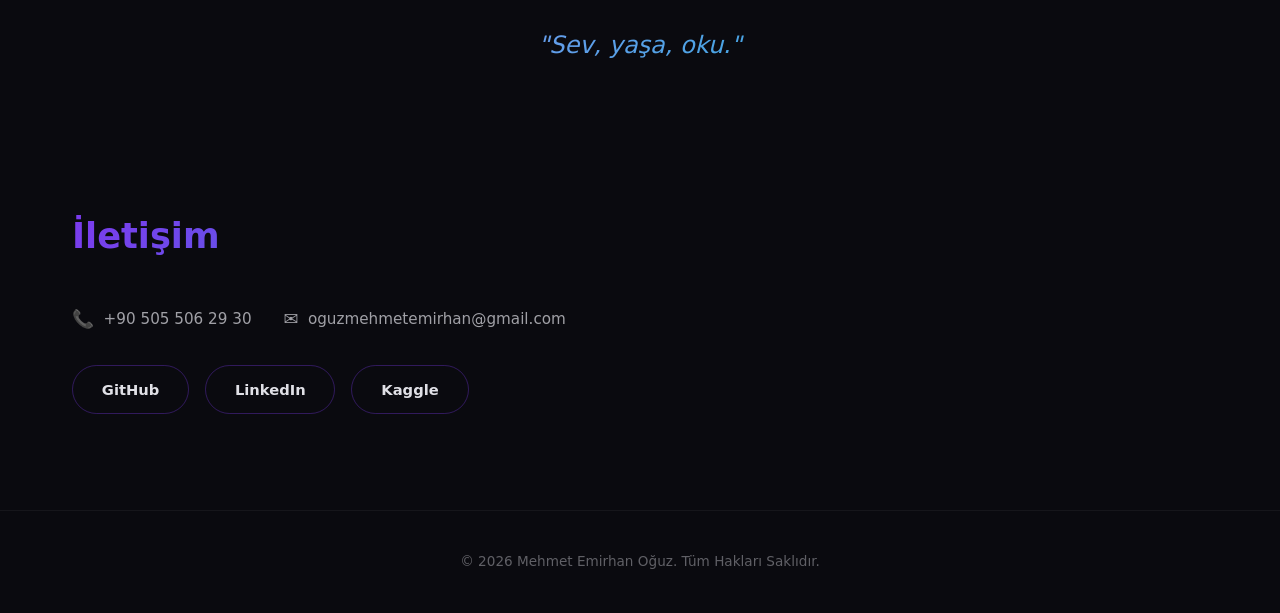
==== commit a63bf8d7: "Refresh portfolio and add CV" ====
--- a/index.html
+++ b/index.html
@@ -3,117 +3,500 @@
   <head>
     <meta charset="UTF-8" />
     <meta name="viewport" content="width=device-width, initial-scale=1.0" />
-    <title>Mehmet Emirhan Oğuz - Portfolio</title>
+    <meta
+      name="description"
+      content="Mehmet Emirhan Oğuz — Bilgisayar Mühendisliği öğrencisi, makine öğrenmesi yarışmacısı ve yazılım geliştirici. Projeler ve iletişim."
+    />
+    <title>Mehmet Emirhan Oğuz — Portfolyo</title>
     <link rel="stylesheet" href="style.css" />
   </head>
   <body>
-    <!-- Canvas Background -->
+    <!-- Arka plan katmanları (script.js) -->
     <canvas id="dot-canvas"></canvas>
-
-    <!-- Code Particles Container -->
     <div id="particles-container"></div>
 
-    <!-- Navigation -->
+    <!-- Navigasyon -->
     <nav class="navbar">
       <div class="navbar-content">
         <div class="logo">MEO</div>
         <ul class="nav-links">
           <li><a href="#home">Anasayfa</a></li>
           <li><a href="#about">Hakkımda</a></li>
+          <li><a href="#projects">Projeler</a></li>
+          <li><a href="#ml">Makine Öğrenmesi</a></li>
           <li><a href="dersler.html">Alınan Dersler</a></li>
+          <li><a href="emirhan_oguz_cv.pdf" target="_blank">CV (PDF)</a></li>
           <li><a href="#contact">İletişim</a></li>
         </ul>
       </div>
     </nav>
 
-    <!-- Hero Section -->
+    <!-- Hero -->
     <section id="home" class="hero">
       <div class="hero-content">
-        <div class="profile-pic"><img src="pp/2.png" alt="Mehmet Emirhan Oğuz" style="width:100%;height:100%;object-fit:cover;border-radius:50%;"></div>
+        <div class="profile-pic">
+          <img
+            src="pp/2.png"
+            alt="Mehmet Emirhan Oğuz"
+            style="width:100%;height:100%;object-fit:cover;border-radius:50%;"
+          />
+        </div>
         <h1 class="hero-title">
           Merhaba, ben <span class="highlight">Mehmet Emirhan Oğuz</span>
         </h1>
         <p class="hero-subtitle">
-          Bilgisayar Mühendisliği Öğrencisi · Yazılım Geliştirici · Proje
-          Üreticisi
+          Bilgisayar Mühendisliği Öğrencisi · Makine Öğrenmesi · Yazılım
+          Geliştirici
         </p>
-        <a href="#projects" class="cta-button">Projelerimi Gör</a>
-      </div>
-    </section>
-
-    <!-- About Section -->
+        <div class="hero-actions">
+          <a href="#projects" class="cta-button">Projelerimi Gör</a>
+          <a href="emirhan_oguz_cv.pdf" download="Mehmet_Emirhan_Oguz_CV.pdf" class="cta-button secondary">📄 Özgeçmişi İndir (PDF)</a>
+        </div>
+      </div>
+    </section>
+
+    <!-- Hakkımda -->
     <section id="about" class="about">
       <div class="container">
         <h2>Hakkımda</h2>
         <p class="about-text">
-          İzmir Bakırçay'da Bilgisayar Mühendisliği 4. sınıf öğrencisiyim. Her
-          zaman yeni şeyler denemeye ve öğrenmeye hevesliyim. Tasarlamak ve
-          üretmek benim için büyük bir tutku, bu yüzden okul projelerinin yanı
-          sıra kişisel projeler üzerinde de çalışıyorum. Tek alandansa
-          birbirinden bağımsız alanlarda çalışarak İlgimi çeken her şeyi yapmaya
-          çalışıyorum, bu sayede de birçok farklı alanda projeler üretiyorum ve
-          farklı farklı deneyimler kazanıyorum.
+          İzmir Bakırçay Üniversitesi'nde Bilgisayar Mühendisliği 4. sınıf
+          öğrencisiyim (GNO 3.38). Ağırlıklı olarak
+          <strong>makine öğrenmesi ve veri bilimi</strong> alanında çalışıyor;
+          Kaggle yarışmalarında rekabetçi modeller geliştirerek özellik
+          mühendisliği ve model harmanlama disiplinimi ileriye taşıyorum. Bunun
+          yanında gerçek kullanıcıların dokunduğu ürünler ve yazılım çözümleri
+          üretiyorum: yayında olan çok oyunculu web oyunları, modern ve kurumsal
+          web geliştirme projeleri ile günlük iş akışlarını kolaylaştıran
+          masaüstü araçları. Tasarlamayı ve mühendislik prensiplerini çalışan,
+          ölçülebilir sonuçlarla kanıtlanmış projelere dönüştürmeyi hedefliyorum.
         </p>
 
         <div class="skills-section">
-          <h3 class="skills-title">Beceriler & İlgi Alanları</h3>
+          <h3 class="skills-title">Yetenekler</h3>
           <div class="skills-grid">
+            <div class="skill-category">
+              <h4>Makine Öğrenmesi & Veri</h4>
+              <div class="skill-tags">
+                <span class="skill-tag">Python</span>
+                <span class="skill-tag">scikit-learn</span>
+                <span class="skill-tag">LightGBM</span>
+                <span class="skill-tag">XGBoost</span>
+                <span class="skill-tag">CatBoost</span>
+                <span class="skill-tag">Pandas</span>
+                <span class="skill-tag">NumPy</span>
+                <span class="skill-tag">Optuna</span>
+              </div>
+            </div>
             <div class="skill-category">
               <h4>Programlama Dilleri</h4>
               <div class="skill-tags">
                 <span class="skill-tag">Python</span>
                 <span class="skill-tag">C++</span>
                 <span class="skill-tag">C</span>
-                <span class="skill-tag">Assembly</span>
+                <span class="skill-tag">TypeScript</span>
+                <span class="skill-tag">JavaScript</span>
                 <span class="skill-tag">C#</span>
                 <span class="skill-tag">SQL</span>
+                <span class="skill-tag">Assembly</span>
               </div>
             </div>
             <div class="skill-category">
-              <h4>Teknolojiler & Araçlar</h4>
+              <h4>Web & Sistem</h4>
               <div class="skill-tags">
-                <span class="skill-tag">Unity</span>
-                <span class="skill-tag">Electron</span>
-                <span class="skill-tag">Windows Forms</span>
+                <span class="skill-tag">FastAPI</span>
+                <span class="skill-tag">PyQt6</span>
+                <span class="skill-tag">Node.js</span>
+                <span class="skill-tag">Socket.io</span>
                 <span class="skill-tag">PostgreSQL</span>
-                <span class="skill-tag">Git</span>
-                <span class="skill-tag">VS Code</span>
-                <span class="skill-tag">Claude</span>
-                <span class="skill-tag">Codex</span>
-                <span class="skill-tag">Kimi</span>
-                <span class="skill-tag">Gemini</span>
-                <span class="skill-tag">Clipchamp</span>
+                <span class="skill-tag">Vite</span>
+                <span class="skill-tag">Cloudflare</span>
               </div>
             </div>
             <div class="skill-category">
-              <h4>Alanlar</h4>
+              <h4>Araçlar & Yöntemler</h4>
               <div class="skill-tags">
-                <span class="skill-tag">Makine Öğrenmesi</span>
-                <span class="skill-tag">Gömülü Sistemler</span>
-                <span class="skill-tag">VR Geliştirme</span>
-                <span class="skill-tag">Veri Tabanı</span>
-                <span class="skill-tag">Yazılım Mimarisi</span>
-                <span class="skill-tag">Arayüz Tasarımı</span>
-                <span class="skill-tag">YZ Destekli Yazılım Geliştirme</span>
+                <span class="skill-tag">Git & CI/CD</span>
+                <span class="skill-tag">Birim Testleri (pytest)</span>
+                <span class="skill-tag">Feature Engineering</span>
+                <span class="skill-tag">OOF Doğrulama</span>
+                <span class="skill-tag">YZ Destekli Geliştirme</span>
               </div>
             </div>
-            <div class="skill-category">
-              <h4>Hobiler</h4>
-              <div class="skill-tags">
-                <span class="skill-tag">⚽ Fitness & Halısaha</span>
-                <span class="skill-tag">📷 Fotoğrafçılık</span>
-                <span class="skill-tag">🎸 Gitar Çalma</span>
-                <span class="skill-tag">📚 Kitap Okuma</span>
-                <span class="skill-tag">🎭 Tiyatro İzleme</span>
-                <span class="skill-tag">🎲 Masa Üstü Rol Yapma Oyunları</span>
-              </div>
-            </div>
-          </div>
-        </div>
-      </div>
-    </section>
-
-    <!-- Education Section -->
+          </div>
+        </div>
+      </div>
+    </section>
+
+    <!-- Yazılım & Projeler -->
+    <section id="projects" class="projects">
+      <div class="container">
+        <h2>Yazılım & Projeler</h2>
+        <p class="section-sub">
+          Açık kaynak, çalışan sistemler ve mühendislik çalışmalarımdan öne çıkan projeler.
+        </p>
+        <div class="projects-grid">
+          <!-- Lanet Oyunu -->
+          <div class="project-card">
+            <div class="card-icon">🎴</div>
+            <div class="score-badge violet">🟢 Canlıda — Çok Oyunculu Kart Oyunu</div>
+            <h3>Lanet Oyunu</h3>
+            <p>
+              Tarayıcıda oynanan, hesap gerektirmeyen çok oyunculu kart oyunu.
+              Node.js + Socket.io ile gerçek zamanlı oyun senkronizasyonu,
+              bot desteği, lobi ve müzik kutusu sistemi; kendi tasarladığım
+              kurallarla baştan sona geliştirildi. Oracle Cloud VM'de yayında.
+            </p>
+            <div class="card-tags">
+              <span class="tag">Node.js</span>
+              <span class="tag">Socket.io</span>
+              <span class="tag">Oracle Cloud</span>
+              <span class="tag">Oyun Geliştirme</span>
+            </div>
+            <a
+              href="http://84.13.75.131:3000"
+              target="_blank"
+              class="card-link"
+              >Canlıda Oyna →</a
+            >
+          </div>
+
+          <!-- AI İndirme Köprüsü -->
+          <div class="project-card">
+            <div class="card-icon">⬇️</div>
+            <div class="score-badge violet">🟢 Açık Kaynak — AI Asistan İndirme Köprüsü</div>
+            <h3>AI İndirme Köprüsü</h3>
+            <p>
+              Yapay zeka asistanları ve yerel kullanım için asenkron indirme
+              köprüsü: FastAPI Tek Kapı + aria2 RPC, PyQt6 arayüz, yt-dlp/ffmpeg
+              DASH video birleştirici, 48 birim testi ve GitHub Actions CI hattı.
+            </p>
+            <div class="card-tags">
+              <span class="tag">FastAPI</span>
+              <span class="tag">PyQt6</span>
+              <span class="tag">aria2</span>
+              <span class="tag">CI/CD</span>
+            </div>
+            <a
+              href="https://github.com/emirhanoguz0/ai-dl-bridge"
+              target="_blank"
+              class="card-link"
+              >GitHub'da İncele →</a
+            >
+          </div>
+
+          <!-- MacroFlow -->
+          <div class="project-card">
+            <div class="card-icon">⚙️</div>
+            <div class="score-badge">🟢 Açık Kaynak — Akıllı Makro Kaydedici</div>
+            <h3>MacroFlow</h3>
+            <p>
+              Tekrarlayan masaüstü işlerini otomatikleştiren, klavye ve fare
+              aksiyonlarını pynput ile kaydedip PyQt6 arayüzüyle yöneten akıllı
+              makro akış yöneticisi.
+            </p>
+            <div class="card-tags">
+              <span class="tag">Python</span>
+              <span class="tag">PyQt6</span>
+              <span class="tag">pynput</span>
+              <span class="tag">Otomasyon</span>
+            </div>
+            <a
+              href="https://github.com/emirhanoguz0/MacroFlow"
+              target="_blank"
+              class="card-link"
+              >GitHub'da İncele →</a
+            >
+          </div>
+
+          <!-- Git Smart Commit CLI -->
+          <div class="project-card">
+            <div class="card-icon">🤖</div>
+            <div class="score-badge">🟢 Açık Kaynak — AI Destekli Git Commit CLI</div>
+            <h3>Git Smart Commit CLI</h3>
+            <p>
+              Git diff içeriğini analiz ederek Gemini API ile akıllı commit
+              mesajları üreten CLI aracı. 8 birim test, yerel test motoru ve
+              GitHub Actions çoklu Node sürüm matrisli CI hattı.
+            </p>
+            <div class="card-tags">
+              <span class="tag">Node.js</span>
+              <span class="tag">Gemini API</span>
+              <span class="tag">CI/CD</span>
+              <span class="tag">CLI</span>
+            </div>
+            <a
+              href="https://github.com/emirhanoguz0/git-smart-commit-cli"
+              target="_blank"
+              class="card-link"
+              >GitHub'da İncele →</a
+            >
+          </div>
+
+          <!-- Network Control -->
+          <div class="project-card">
+            <div class="card-icon">🛡️</div>
+            <div class="score-badge">🟢 Açık Kaynak — Masaüstü Ağ Filtreleme</div>
+            <h3>Network Control</h3>
+            <p>
+              Windows Güvenlik Duvarı tabanlı uygulama ağ erişim kontrol aracı.
+              Yalnızca seçili uygulamaların internete erişmesine izin veren
+              beyaz liste tabanlı masaüstü güvenlik çözümü.
+            </p>
+            <div class="card-tags">
+              <span class="tag">Electron</span>
+              <span class="tag">TypeScript</span>
+              <span class="tag">React</span>
+              <span class="tag">Ağ Güvenliği</span>
+            </div>
+            <a
+              href="https://github.com/emirhanoguz0/Network_Control"
+              target="_blank"
+              class="card-link"
+              >GitHub'da İncele →</a
+            >
+          </div>
+
+          <!-- Teknofest Roket Projesi -->
+          <div class="project-card">
+            <div class="card-icon">🚀</div>
+            <h3>Teknofest Roket Projesi</h3>
+            <p>
+              Teknofest roket takımı kapsamında tasarım, üretim ve uçuş
+              testleri süreçleri. Kurtarma sistemi ayrılma mekaniği, roket fiziği
+              ve aerodinamik uçuş dinamiği hesaplamaları.
+            </p>
+            <div class="card-tags">
+              <span class="tag">Teknofest</span>
+              <span class="tag">Aerodinamik</span>
+              <span class="tag">C++</span>
+              <span class="tag">Fizik</span>
+            </div>
+          </div>
+
+          <!-- VR Yangın Söndürme Simülasyonu -->
+          <div class="project-card">
+            <div class="card-icon">🔥</div>
+            <h3>VR Yangın Söndürme Simülasyonu</h3>
+            <p>
+              VR teknolojisi ile geliştirilen etkileşimli yangın söndürme
+              eğitim simülasyonu. Gerçekçi fizik motoru, alev yayılım senaryoları
+              ve acil durum müdahale adımları.
+            </p>
+            <div class="card-tags">
+              <span class="tag">Unity</span>
+              <span class="tag">C#</span>
+              <span class="tag">VR</span>
+              <span class="tag">Simülasyon</span>
+            </div>
+          </div>
+
+          <!-- STM32 Akıllı Yangın Söndürme -->
+          <div class="project-card">
+            <div class="card-icon">🧯</div>
+            <h3>STM32 Akıllı Yangın Söndürme</h3>
+            <p>
+              STM32 mikrodenetleyici tabanlı otonom alev algılama ve söndürme
+              sistemi. Donanım seviyesinde analog alev sensörü okuma, motor
+              sürücü kontrolü ve anlık telemetri durum bildirimleri.
+            </p>
+            <div class="card-tags">
+              <span class="tag">STM32</span>
+              <span class="tag">C</span>
+              <span class="tag">Gömülü Sistem</span>
+              <span class="tag">Donanım</span>
+            </div>
+          </div>
+        </div>
+      </div>
+    </section>
+
+    <!-- Makine Öğrenmesi & Tahmin Modelleri -->
+    <section id="ml" class="projects">
+      <div class="container">
+        <h2>Makine Öğrenmesi & Tahmin Modelleri</h2>
+        <p class="section-sub">
+          Son dönemdeki Kaggle yarışmaları ve doğrulanabilir metriklerle kanıtlanmış modelleme çalışmalarım.
+        </p>
+        <div class="projects-grid">
+          <!-- S6E10 -->
+          <div class="project-card">
+            <div class="card-icon">✈️</div>
+            <div class="score-badge">🏆 %95.87 AUC — Uçuş Memnuniyeti Tahmini</div>
+            <h3>Predicting Flight Satisfaction</h3>
+            <p>
+              Kaggle Playground S6E10 — Uçuş memnuniyeti seviyesi tahmini.
+              LightGBM + CatBoost + XGBoost içeren 5-Model Stacking mimarisi,
+              hedef kodlama ve optimize edilmiş hiperparametreler ile yarışma
+              zirve skoru.
+            </p>
+            <div class="card-tags">
+              <span class="tag">LightGBM</span>
+              <span class="tag">CatBoost</span>
+              <span class="tag">Stacking</span>
+              <span class="tag">Kaggle</span>
+            </div>
+            <a
+              href="https://github.com/emirhanoguz0/kaggle-s6e10-flight-satisfaction"
+              target="_blank"
+              class="card-link"
+              >GitHub'da İncele →</a
+            >
+          </div>
+
+          <!-- S6E9 -->
+          <div class="project-card">
+            <div class="card-icon">🚗</div>
+            <div class="score-badge">🏆 AUC 0.94543 — 400 / 3576 Takım (Top %11.2)</div>
+            <h3>Predicting Electric Vehicle Purchases</h3>
+            <p>
+              Kaggle Playground S6E9 — Elektrikli araç satın alma kararını
+              tahmin etme (binary sınıflandırma, AUC). Generator sızıntısından
+              yararlanan özellik mühendisliği, triple target encoding, seed
+              averaging ve OOF-stacked greedy blend ile private AUC 0.94543.
+            </p>
+            <div class="card-tags">
+              <span class="tag">LightGBM</span>
+              <span class="tag">XGBoost</span>
+              <span class="tag">Feature Engineering</span>
+              <span class="tag">Kaggle</span>
+            </div>
+            <a
+              href="https://github.com/emirhanoguz0/Predicting_Electric_Vehicle_Purchases"
+              target="_blank"
+              class="card-link"
+              >GitHub'da İncele →</a
+            >
+          </div>
+
+          <!-- S6E8 -->
+          <div class="project-card">
+            <div class="card-icon">📱</div>
+            <div class="score-badge">🏆 %96.58 AUC — Akıllı Telefon Bağımlılığı</div>
+            <h3>Predicting Smartphone Addiction</h3>
+            <p>
+              Kaggle Playground S6E8 — Akıllı telefon bağımlılığı seviyesi
+              tahmini. LightGBM + XGBoost + CatBoost harmanı, Optuna hiperparametre
+              optimizasyonu ve güvenli pseudo-labeling ile 8 iterasyonluk
+              geliştirme sürecinin zirvesi.
+            </p>
+            <div class="card-tags">
+              <span class="tag">CatBoost</span>
+              <span class="tag">Optuna</span>
+              <span class="tag">Pseudo-Labeling</span>
+              <span class="tag">Kaggle</span>
+            </div>
+            <a
+              href="https://github.com/emirhanoguz0/s6e8-Predicting_Smartphone_Addiction"
+              target="_blank"
+              class="card-link"
+              >GitHub'da İncele →</a
+            >
+          </div>
+
+          <!-- S6E7 -->
+          <div class="project-card">
+            <div class="card-icon">🎓</div>
+            <div class="score-badge">🏆 0.95017 Skor — 684 / 3356 Takım (Top %20.4)</div>
+            <h3>Student Health Risk</h3>
+            <p>
+              Kaggle Playground S6E7 — 3.356 takım arasında 684. sıra (Top %20.4) ve
+              0.95017 dengeli doğruluk skoru. Ağır sınıf dengesizliğinde prior
+              correction, karar ağacı eşik özellikleri ve XGBoost'un doğal NaN
+              işleme yeteneğiyle geliştirildi.
+            </p>
+            <div class="card-tags">
+              <span class="tag">XGBoost</span>
+              <span class="tag">Dengesiz Veri</span>
+              <span class="tag">Kaggle</span>
+            </div>
+            <a
+              href="https://github.com/emirhanoguz0/playground-series-s6e7"
+              target="_blank"
+              class="card-link"
+              >GitHub'da İncele →</a
+            >
+          </div>
+
+          <!-- Film Tahmini -->
+          <div class="project-card">
+            <div class="card-icon">🎬</div>
+            <div class="score-badge violet">📊 %83.3 Doğruluk — Film Başarı Tahmini</div>
+            <h3>TMDB Film Başarı & Kalite Tahmini</h3>
+            <p>
+              27.000+ filmlik TMDB veri setinde oyuncu ve yönetmen geçmişine dayalı özgün özellik mühendisliği (karar gücünün %56'sı). HistGradientBoosting ve RandomizedSearchCV ile %83.3 test doğruluğu ve F1 %85 başarısız film tespiti.
+            </p>
+            <div class="card-tags">
+              <span class="tag">HistGradientBoosting</span>
+              <span class="tag">Feature Engineering</span>
+              <span class="tag">scikit-learn</span>
+              <span class="tag">TMDB</span>
+            </div>
+            <a
+              href="https://github.com/emirhanoguz0/tmdb-movie-success-predictor"
+              target="_blank"
+              class="card-link"
+              >GitHub'da İncele →</a
+            >
+          </div>
+        </div>
+      </div>
+    </section>
+
+    <!-- Web -->
+    <section id="web" class="projects">
+      <div class="container">
+        <h2>Web Projeleri</h2>
+        <p class="section-sub">
+          İhtiyaca özel, modern arayüz standartları ve bulut altyapısıyla geliştirilip canlıya alınan kurumsal web çözümleri.
+        </p>
+        <div class="projects-grid">
+          <div class="project-card">
+            <div class="card-icon">🏗️</div>
+            <div class="score-badge violet">🟢 Canlıda — Kurumsal Tanıtım Sitesi</div>
+            <h3>Yörük Beyi İnşaat</h3>
+            <p>
+              İnşaat firması için kurumsal tanıtım sitesi: hizmetler, proje
+              galerisi ve iletişim. Tasarımdan yayına kadar tek kişilik
+              teslim.
+            </p>
+            <div class="card-tags">
+              <span class="tag">Vite</span>
+              <span class="tag">Cloudflare</span>
+              <span class="tag">Responsive</span>
+            </div>
+            <a
+              href="https://yoruk.beyiinsaat.workers.dev/"
+              target="_blank"
+              class="card-link"
+              >Canlıda İncele →</a
+            >
+          </div>
+          <div class="project-card">
+            <div class="card-icon">💇</div>
+            <div class="score-badge violet">🟢 Canlıda — Hizmet & Tanıtım Sitesi</div>
+            <h3>Aynur Güzellik Salonu</h3>
+            <p>
+              Güzellik salonu için mobil öncelikli kurumsal hizmet ve portföy
+              tanıtım sitesi; canlı yayında.
+            </p>
+            <div class="card-tags">
+              <span class="tag">Vite</span>
+              <span class="tag">Cloudflare</span>
+              <span class="tag">Responsive</span>
+            </div>
+            <a
+              href="https://aynur.guzellik.workers.dev/"
+              target="_blank"
+              class="card-link"
+              >Canlıda İncele →</a
+            >
+          </div>
+        </div>
+      </div>
+    </section>
+
+    <!-- Eğitim -->
     <section id="education" class="education">
       <div class="container">
         <h2>Eğitim</h2>
@@ -143,13 +526,17 @@
               <div class="edu-school-name">Sırrı Yırcalı Anadolu Lisesi</div>
               <div class="edu-degree">Lise · Balıkesir</div>
               <div class="edu-date">2018 – 2023</div>
-            </div>
-          </div>
-        </div>
-      </div>
-    </section>
-
-    <!-- Internship Section -->
+              <div class="edu-gpa">Mezuniyet Ortalaması: 96 / 100</div>
+            </div>
+          </div>
+        </div>
+        <div class="contact-links" style="margin-top: 1.5rem;">
+          <a href="dersler.html" class="contact-button">Alınan Dersler & Notlar</a>
+        </div>
+      </div>
+    </section>
+
+    <!-- Staj -->
     <section id="internship" class="internship">
       <div class="container">
         <h2>Staj</h2>
@@ -165,126 +552,22 @@
             <span class="tag">Donanım</span>
             <span class="tag">Yazılım</span>
             <span class="tag">IT Destek</span>
-            <span class="tag">Otomotiv</span>
           </div>
           <p class="internship-desc">
-            Fabrika IT departmanında donanım kurulum ve bakım süreçlerinde aktif
-            rol aldım; aynı zamanda küçük ölçekli yazılım geliştirme görevleri
-            üstlendim.
+            Fabrika IT departmanında donanım kurulum ve bakım süreçlerinde
+            aktif rol aldım; aynı zamanda küçük ölçekli yazılım geliştirme
+            görevleri üstlendim.
           </p>
         </div>
       </div>
     </section>
 
-    <!-- Projects Section -->
-    <section id="projects" class="projects">
-      <div class="container">
-        <h2>Projeler</h2>
-        <div class="projects-grid">
-          <!-- Project 1 -->
-          <div class="project-card">
-            <div class="card-icon">🚀</div>
-            <h3>Teknofest Roket Projesi</h3>
-            <p>
-              Teknofest kapsamında geliştirilen roket projesi. Tasarım, üretim
-              ve uçuş testleri süreçlerinde aktif rol aldım.
-            </p>
-            <div class="card-tags">
-              <span class="tag">Mühendislik</span>
-              <span class="tag">Fizik</span>
-              <span class="tag">Teknofest</span>
-            </div>
-          </div>
-
-          <!-- Project 2 -->
-          <div class="project-card">
-            <div class="card-icon">🔥</div>
-            <h3>VR Yangın Söndürme Simülasyonu</h3>
-            <p>
-              Okul projesi kapsamında VR teknolojisi kullanılarak geliştirilen
-              yangın söndürme eğitim simülasyonu. Gerçekçi ortam ve etkileşimli
-              senaryo tasarımı.
-            </p>
-            <div class="card-tags">
-              <span class="tag">Unity</span>
-              <span class="tag">VR</span>
-              <span class="tag">C#</span>
-              <span class="tag">Okul Projesi</span>
-            </div>
-          </div>
-
-          <!-- Project 3 -->
-          <div class="project-card">
-            <div class="card-icon">🧯</div>
-            <h3>STM32 Akıllı Yangın Söndürme</h3>
-            <p>
-              STM32 mikrodenetleyici tabanlı gömülü sistem ile geliştirilen
-              otomatik yangın algılama ve söndürme projesi.
-            </p>
-            <div class="card-tags">
-              <span class="tag">STM32</span>
-              <span class="tag">C</span>
-              <span class="tag">Gömülü Sistem</span>
-              <span class="tag">Donanım</span>
-            </div>
-          </div>
-
-          <!-- Project 4 -->
-          <div class="project-card">
-            <div class="card-icon">🗄️</div>
-            <h3>Küçük Veritabanı Sistemleri</h3>
-            <p>
-              İlişkisel veritabanı yönetim sistemleri tasarımı, SQL sorgu
-              optimizasyonu ve veri modelleme çalışmaları.
-            </p>
-            <div class="card-tags">
-              <span class="tag">SQL</span>
-              <span class="tag">PostgreSQL</span>
-              <span class="tag">Veri Modelleme</span>
-            </div>
-          </div>
-
-          <!-- Project 5 -->
-          <div class="project-card">
-            <div class="card-icon">🤖</div>
-            <h3>Makine Öğrenmesi Projeleri</h3>
-            <p>
-              Sınıflandırma, regresyon ve görüntü tanıma algoritmalarını içeren
-              çeşitli makine öğrenmesi uygulamaları.
-            </p>
-            <div class="card-tags">
-              <span class="tag">Python</span>
-              <span class="tag">ML</span>
-              <span class="tag">Pandas</span>
-            </div>
-          </div>
-
-          <!-- Project 6 -->
-          <div class="project-card">
-            <div class="card-icon">🛡️</div>
-            <h3>Network Control</h3>
-            <p>
-              Windows Güvenlik Duvarı tabanlı uygulama ağ erişim kontrol aracı.
-              Yalnızca seçili uygulamaların internete erişmesine izin veren
-              beyaz liste sistemi.
-            </p>
-            <div class="card-tags">
-              <span class="tag">Electron</span>
-              <span class="tag">React</span>
-              <span class="tag">TypeScript</span>
-              <span class="tag">Windows</span>
-            </div>
-          </div>
-        </div>
-      </div>
-    </section>
-
-    <!-- Quote -->
+    <!-- Alıntı -->
     <div class="quote-section">
       <p class="quote-text">"Sev, yaşa, oku."</p>
     </div>
 
-    <!-- Contact Section -->
+    <!-- İletişim -->
     <section id="contact" class="contact">
       <div class="container">
         <h2>İletişim</h2>
@@ -311,11 +594,20 @@
             class="contact-button"
             >LinkedIn</a
           >
-        </div>
-      </div>
-    </section>
+          <a
+            href="https://www.kaggle.com/xpylon"
+            target="_blank"
+            class="contact-button"
+            >Kaggle</a
+          >
+        </div>
+      </div>
+    </section>
+
+    <footer class="footer">
+      <p>&copy; 2026 Mehmet Emirhan Oğuz. Tüm Hakları Saklıdır.</p>
+    </footer>
 
     <script src="script.js"></script>
   </body>
 </html>
-                                                                                                                                                                                                                                                                                                                                                                                                                                                                                                                                                                                                                                                                                                         
--- a/style.css
+++ b/style.css
@@ -1,874 +1,707 @@
-/* Global Styles */
+/* ============================================================
+   Mehmet Emirhan Oğuz — Portfolyo
+   Koyu tema · Mor (#7c3aed) + Camgöbeği (#06b6d4) vurgu
+   ============================================================ */
+
+:root {
+  --bg: #0a0a0f;
+  --bg-soft: rgba(255, 255, 255, 0.02);
+  --surface: rgba(255, 255, 255, 0.03);
+  --border: rgba(124, 58, 237, 0.18);
+  --border-strong: rgba(124, 58, 237, 0.35);
+  --violet: #7c3aed;
+  --violet-soft: #a78bfa;
+  --cyan: #06b6d4;
+  --text: #e0e0e6;
+  --text-muted: #a0a0a6;
+  --text-dim: #606066;
+  --green: #10b981;
+  --amber: #f59e0b;
+  --radius: 16px;
+  --font: "Segoe UI", system-ui, -apple-system, sans-serif;
+}
+
 * {
-    margin: 0;
-    padding: 0;
-    box-sizing: border-box;
+  margin: 0;
+  padding: 0;
+  box-sizing: border-box;
 }
 
 html {
-    scroll-behavior: smooth;
+  scroll-behavior: smooth;
 }
 
 body {
-    font-family: 'Segoe UI', Tahoma, Geneva, Verdana, sans-serif;
-    background-color: #0a0a0f;
-    color: #e0e0e6;
-    line-height: 1.6;
-    overflow-x: hidden;
-}
-
-/* Canvas Background */
+  font-family: var(--font);
+  background: var(--bg);
+  color: var(--text);
+  line-height: 1.6;
+  overflow-x: hidden;
+}
+
+/* Arka plan katmanları (script.js dolduruyor) */
 #dot-canvas {
-    position: fixed;
-    top: 0;
-    left: 0;
-    width: 100%;
-    height: 100%;
-    pointer-events: none;
-    z-index: 0;
-}
-
-/* Particles Container */
+  position: fixed;
+  inset: 0;
+  z-index: 0;
+  pointer-events: none;
+}
+
 #particles-container {
-    position: fixed;
-    top: 0;
-    left: 0;
-    width: 100%;
-    height: 100%;
-    pointer-events: none;
-    z-index: 50;
+  position: fixed;
+  inset: 0;
+  z-index: 9999;
+  pointer-events: none;
+  overflow: hidden;
 }
 
 .code-particle {
-    position: absolute;
-    font-family: 'Courier New', monospace;
-    font-size: 0.75rem;
-    font-weight: bold;
-    white-space: nowrap;
-    user-select: none;
-    animation: particle-float 1.5s ease-out forwards;
-}
-
-@keyframes particle-float {
-    0% {
-        opacity: 1;
-        transform: translateY(0px);
-    }
-    100% {
-        opacity: 0;
-        transform: translateY(-100px);
-    }
-}
-
-/* Navbar */
+  position: absolute;
+  font-family: 'Consolas', 'Courier New', Courier, monospace;
+  font-size: 0.95rem;
+  font-weight: 700;
+  user-select: none;
+  pointer-events: none;
+  white-space: nowrap;
+  animation: codeParticleAnim 1.3s cubic-bezier(0.2, 0.9, 0.3, 1) forwards;
+  text-shadow: 0 0 10px rgba(0, 0, 0, 0.9), 0 0 16px currentColor;
+}
+
+@keyframes codeParticleAnim {
+  0% {
+    opacity: 0;
+    transform: translate(-50%, -50%) translateY(8px) scale(0.7);
+  }
+  15% {
+    opacity: 1;
+    transform: translate(-50%, -50%) translateY(-10px) scale(1.05);
+  }
+  70% {
+    opacity: 0.85;
+    transform: translate(-50%, -50%) translateY(-35px) scale(1);
+  }
+  100% {
+    opacity: 0;
+    transform: translate(-50%, -50%) translateY(-60px) scale(0.9);
+  }
+}
+
+section,
+footer,
+.page-header,
+.gno-banner,
+.courses-section {
+  position: relative;
+  z-index: 1;
+}
+
+/* ---------------- Navbar ---------------- */
 .navbar {
-    position: fixed;
-    top: 0;
-    left: 0;
-    right: 0;
-    background: rgba(10, 10, 15, 0.95);
-    backdrop-filter: blur(10px);
-    z-index: 100;
-    border-bottom: 1px solid rgba(124, 58, 237, 0.2);
+  position: fixed;
+  top: 0;
+  left: 0;
+  right: 0;
+  z-index: 100;
+  background: rgba(10, 10, 15, 0.85);
+  backdrop-filter: blur(12px);
+  border-bottom: 1px solid rgba(255, 255, 255, 0.06);
 }
 
 .navbar-content {
-    max-width: 1200px;
-    margin: 0 auto;
-    padding: 1.5rem 2rem;
-    display: flex;
-    justify-content: space-between;
-    align-items: center;
+  max-width: 1200px;
+  margin: 0 auto;
+  padding: 1rem 2rem;
+  display: flex;
+  align-items: center;
+  justify-content: space-between;
 }
 
 .logo {
-    font-size: 1.5rem;
-    font-weight: bold;
-    background: linear-gradient(135deg, #7c3aed, #06b6d4);
-    -webkit-background-clip: text;
-    -webkit-text-fill-color: transparent;
-    background-clip: text;
+  font-size: 1.4rem;
+  font-weight: 800;
+  letter-spacing: 2px;
+  background: linear-gradient(135deg, var(--violet), var(--cyan));
+  -webkit-background-clip: text;
+  -webkit-text-fill-color: transparent;
+  background-clip: text;
 }
 
 .nav-links {
-    display: flex;
-    list-style: none;
-    gap: 2rem;
+  display: flex;
+  list-style: none;
+  gap: 1.75rem;
 }
 
 .nav-links a {
-    color: #e0e0e6;
-    text-decoration: none;
-    transition: color 0.3s ease;
-    position: relative;
+  color: var(--text-muted);
+  text-decoration: none;
+  font-size: 0.92rem;
+  font-weight: 500;
+  transition: color 0.2s ease;
 }
 
 .nav-links a:hover {
-    color: #06b6d4;
-}
-
-.nav-links a::after {
-    content: '';
-    position: absolute;
-    bottom: -5px;
-    left: 0;
-    width: 0;
-    height: 2px;
-    background: linear-gradient(90deg, #7c3aed, #06b6d4);
-    transition: width 0.3s ease;
-}
-
-.nav-links a:hover::after {
-    width: 100%;
-}
-
-/* Container */
+  color: var(--cyan);
+}
+
+/* ---------------- Ortak yapı ---------------- */
 .container {
-    max-width: 1200px;
-    margin: 0 auto;
-    padding: 0 2rem;
-}
-
-/* Hero Section */
+  max-width: 1200px;
+  margin: 0 auto;
+  padding: 0 2rem;
+}
+
+section {
+  padding: 6rem 0;
+}
+
+section h2 {
+  font-size: 2.2rem;
+  margin-bottom: 2.5rem;
+  background: linear-gradient(135deg, var(--violet), var(--cyan));
+  -webkit-background-clip: text;
+  -webkit-text-fill-color: transparent;
+  background-clip: text;
+}
+
+.section-sub {
+  color: var(--text-muted);
+  margin-top: -1.75rem;
+  margin-bottom: 2rem;
+  font-size: 0.98rem;
+}
+
+/* ---------------- Hero ---------------- */
 .hero {
-    min-height: 100vh;
-    display: flex;
-    align-items: center;
-    justify-content: center;
-    position: relative;
-    margin-top: 60px;
-    text-align: center;
-    overflow: hidden;
-}
-
-.hero::before {
-    content: '';
-    position: absolute;
-    width: 400px;
-    height: 400px;
-    background: radial-gradient(circle, rgba(124, 58, 237, 0.1) 0%, transparent 70%);
-    border-radius: 50%;
-    top: 10%;
-    right: 10%;
-    animation: pulse 4s ease-in-out infinite;
-}
-
-.hero::after {
-    content: '';
-    position: absolute;
-    width: 300px;
-    height: 300px;
-    background: radial-gradient(circle, rgba(6, 182, 212, 0.1) 0%, transparent 70%);
-    border-radius: 50%;
-    bottom: 10%;
-    left: 10%;
-    animation: pulse-reverse 4s ease-in-out infinite;
-}
-
-@keyframes pulse {
-    0%, 100% { transform: scale(1); }
-    50% { transform: scale(1.1); }
-}
-
-@keyframes pulse-reverse {
-    0%, 100% { transform: scale(1); }
-    50% { transform: scale(0.9); }
+  min-height: 100vh;
+  display: flex;
+  align-items: center;
+  justify-content: center;
+  text-align: center;
+  padding-top: 80px;
 }
 
 .hero-content {
-    position: relative;
-    z-index: 1;
-    animation: fadeInUp 0.8s ease;
-    display: flex;
+  max-width: 720px;
+  padding: 0 2rem;
+}
+
+.profile-pic {
+  width: 160px;
+  height: 160px;
+  border-radius: 50%;
+  margin: 0 auto 2rem;
+  padding: 3px;
+  background: linear-gradient(135deg, var(--violet), var(--cyan));
+  box-shadow: 0 0 60px rgba(124, 58, 237, 0.35);
+}
+
+.hero-title {
+  font-size: 2.8rem;
+  font-weight: 800;
+  margin-bottom: 1rem;
+  line-height: 1.25;
+}
+
+.highlight {
+  background: linear-gradient(135deg, var(--violet), var(--cyan));
+  -webkit-background-clip: text;
+  -webkit-text-fill-color: transparent;
+  background-clip: text;
+}
+
+.hero-subtitle {
+  font-size: 1.15rem;
+  color: var(--text-muted);
+  margin-bottom: 2.25rem;
+}
+
+.hero-actions {
+  display: flex;
+  gap: 1.25rem;
+  justify-content: center;
+  align-items: center;
+  flex-wrap: wrap;
+}
+
+.cta-button {
+  display: inline-flex;
+  align-items: center;
+  gap: 0.5rem;
+  padding: 0.9rem 2.2rem;
+  border-radius: 50px;
+  background: linear-gradient(135deg, var(--violet), var(--cyan));
+  color: #fff;
+  text-decoration: none;
+  font-weight: 700;
+  font-size: 1rem;
+  transition: transform 0.2s ease, box-shadow 0.2s ease;
+}
+
+.cta-button:hover {
+  transform: translateY(-2px);
+  box-shadow: 0 10px 30px rgba(124, 58, 237, 0.4);
+}
+
+.cta-button.secondary {
+  background: rgba(255, 255, 255, 0.04);
+  border: 1px solid var(--border-strong);
+  color: var(--text);
+  box-shadow: none;
+}
+
+.cta-button.secondary:hover {
+  background: rgba(124, 58, 237, 0.15);
+  border-color: var(--violet);
+  box-shadow: 0 10px 30px rgba(124, 58, 237, 0.2);
+}
+
+/* ---------------- Hakkımda ---------------- */
+.about-text {
+  font-size: 1.05rem;
+  color: var(--text-muted);
+  max-width: 780px;
+  margin-bottom: 3rem;
+}
+
+/* Yetenekler */
+.skills-title {
+  font-size: 1.2rem;
+  color: var(--text);
+  margin-bottom: 1.5rem;
+}
+
+.skills-grid {
+  display: grid;
+  grid-template-columns: repeat(auto-fit, minmax(260px, 1fr));
+  gap: 1.5rem;
+}
+
+.skill-category {
+  background: var(--surface);
+  border: 1px solid var(--border);
+  border-radius: var(--radius);
+  padding: 1.5rem;
+  transition: border-color 0.2s ease;
+}
+
+.skill-category:hover {
+  border-color: var(--border-strong);
+}
+
+.skill-category h4 {
+  font-size: 0.8rem;
+  text-transform: uppercase;
+  letter-spacing: 1.5px;
+  color: var(--cyan);
+  margin-bottom: 1rem;
+}
+
+.skill-tags {
+  display: flex;
+  flex-wrap: wrap;
+  gap: 0.5rem;
+}
+
+.skill-tag {
+  padding: 0.35rem 0.85rem;
+  border-radius: 50px;
+  background: rgba(124, 58, 237, 0.1);
+  border: 1px solid rgba(124, 58, 237, 0.25);
+  color: var(--text);
+  font-size: 0.82rem;
+}
+
+/* ---------------- Proje kartları ---------------- */
+.projects-grid {
+  display: grid;
+  grid-template-columns: repeat(auto-fill, minmax(355px, 1fr));
+  gap: 1.5rem;
+}
+
+.project-card {
+  background: var(--surface);
+  border: 1px solid var(--border);
+  border-radius: var(--radius);
+  padding: 1.45rem 1.35rem;
+  display: flex;
+  flex-direction: column;
+  transition: transform 0.2s ease, border-color 0.2s ease, box-shadow 0.2s ease;
+}
+
+.project-card:hover {
+  transform: translateY(-4px);
+  border-color: var(--border-strong);
+  box-shadow: 0 12px 40px rgba(124, 58, 237, 0.18);
+}
+
+.card-icon {
+  font-size: 2rem;
+  margin-bottom: 0.85rem;
+}
+
+.project-card h3 {
+  font-size: 1.03rem;
+  margin-bottom: 0.75rem;
+  color: var(--text);
+  white-space: nowrap;
+  overflow: hidden;
+  text-overflow: ellipsis;
+  letter-spacing: -0.015em;
+}
+
+.project-card p {
+  font-size: 0.92rem;
+  color: var(--text-muted);
+  flex-grow: 1;
+  margin-bottom: 1.25rem;
+  line-height: 1.55;
+}
+
+.card-tags {
+  display: flex;
+  flex-wrap: wrap;
+  gap: 0.4rem;
+}
+
+.tag {
+  padding: 0.2rem 0.65rem;
+  border-radius: 6px;
+  background: rgba(6, 182, 212, 0.1);
+  border: 1px solid rgba(6, 182, 212, 0.25);
+  color: var(--cyan);
+  font-size: 0.72rem;
+  font-weight: 600;
+}
+
+/* Skor / sonuç rozeti */
+.score-badge {
+  display: inline-flex;
+  align-items: center;
+  gap: 0.4rem;
+  margin-bottom: 0.85rem;
+  padding: 0.32rem 0.8rem;
+  border-radius: 8px;
+  background: rgba(16, 185, 129, 0.12);
+  border: 1px solid rgba(16, 185, 129, 0.35);
+  color: var(--green);
+  font-size: 0.81rem;
+  font-weight: 700;
+  white-space: nowrap;
+  max-width: 100%;
+  overflow: hidden;
+  text-overflow: ellipsis;
+}
+
+.score-badge.violet {
+  background: rgba(124, 58, 237, 0.12);
+  border-color: rgba(124, 58, 237, 0.35);
+  color: var(--violet-soft);
+}
+
+/* Canlı link butonu */
+.card-link {
+  display: inline-flex;
+  align-items: center;
+  gap: 0.4rem;
+  margin-top: 1rem;
+  color: var(--cyan);
+  text-decoration: none;
+  font-size: 0.85rem;
+  font-weight: 600;
+  transition: color 0.2s ease;
+}
+
+.card-link:hover {
+  color: var(--violet-soft);
+}
+
+/* Erken dönem: kompakt kartlar */
+.mini-grid {
+  display: grid;
+  grid-template-columns: repeat(auto-fill, minmax(230px, 1fr));
+  gap: 1rem;
+}
+
+.mini-card {
+  background: var(--bg-soft);
+  border: 1px solid rgba(255, 255, 255, 0.07);
+  border-radius: 12px;
+  padding: 1.1rem 1.25rem;
+  transition: border-color 0.2s ease;
+}
+
+.mini-card:hover {
+  border-color: var(--border);
+}
+
+.mini-card .mini-icon {
+  font-size: 1.3rem;
+  margin-bottom: 0.5rem;
+}
+
+.mini-card h4 {
+  font-size: 0.95rem;
+  margin-bottom: 0.35rem;
+}
+
+.mini-card p {
+  font-size: 0.8rem;
+  color: var(--text-dim);
+}
+
+.mini-card .card-tags {
+  margin-top: 0.6rem;
+}
+
+/* ---------------- Kaggle bantı ---------------- */
+.kaggle-band {
+  display: grid;
+  grid-template-columns: repeat(auto-fit, minmax(180px, 1fr));
+  gap: 1.25rem;
+  margin-bottom: 2.5rem;
+}
+
+.kaggle-stat {
+  background: var(--surface);
+  border: 1px solid var(--border);
+  border-radius: var(--radius);
+  padding: 1.5rem;
+  text-align: center;
+}
+
+.kaggle-stat .stat-value {
+  font-size: 1.6rem;
+  font-weight: 800;
+  background: linear-gradient(135deg, var(--violet), var(--cyan));
+  -webkit-background-clip: text;
+  -webkit-text-fill-color: transparent;
+  background-clip: text;
+}
+
+.kaggle-stat .stat-label {
+  font-size: 0.78rem;
+  text-transform: uppercase;
+  letter-spacing: 1px;
+  color: var(--text-muted);
+  margin-top: 0.35rem;
+}
+
+/* ---------------- Eğitim & Staj ---------------- */
+.education-grid {
+  display: grid;
+  grid-template-columns: repeat(auto-fit, minmax(300px, 1fr));
+  gap: 1.5rem;
+}
+
+.education-card,
+.internship-card {
+  background: var(--surface);
+  border: 1px solid var(--border);
+  border-radius: var(--radius);
+  padding: 1.75rem;
+}
+
+.education-card {
+  display: flex;
+  gap: 1.25rem;
+  align-items: flex-start;
+}
+
+.edu-logo {
+  width: 76px;
+  height: 76px;
+  object-fit: contain;
+  background: #fff;
+  border-radius: 12px;
+  padding: 4px;
+  flex-shrink: 0;
+}
+
+.edu-school-name {
+  font-weight: 700;
+  font-size: 1.05rem;
+}
+
+.edu-degree,
+.edu-date {
+  color: var(--text-muted);
+  font-size: 0.9rem;
+}
+
+.edu-gpa {
+  color: var(--green);
+  font-weight: 700;
+  font-size: 0.9rem;
+  margin-top: 0.25rem;
+}
+
+.internship-header {
+  display: flex;
+  justify-content: space-between;
+  align-items: flex-start;
+  margin-bottom: 1rem;
+}
+
+.internship-role {
+  font-weight: 700;
+  font-size: 1.05rem;
+}
+
+.internship-company {
+  color: var(--text-muted);
+  font-size: 0.9rem;
+}
+
+.internship-date {
+  color: var(--cyan);
+  font-weight: 700;
+}
+
+.internship-tags {
+  display: flex;
+  flex-wrap: wrap;
+  gap: 0.4rem;
+  margin-bottom: 1rem;
+}
+
+.internship-desc {
+  color: var(--text-muted);
+  font-size: 0.92rem;
+}
+
+/* ---------------- Alıntı ---------------- */
+.quote-section {
+  text-align: center;
+  padding: 3rem 2rem;
+  position: relative;
+  z-index: 1;
+}
+
+.quote-text {
+  font-size: 1.5rem;
+  font-style: italic;
+  color: var(--text-muted);
+  background: linear-gradient(135deg, var(--violet-soft), var(--cyan));
+  -webkit-background-clip: text;
+  -webkit-text-fill-color: transparent;
+  background-clip: text;
+}
+
+/* ---------------- İletişim ---------------- */
+.contact-info {
+  display: flex;
+  flex-wrap: wrap;
+  gap: 2rem;
+  margin-bottom: 2rem;
+}
+
+.contact-detail {
+  display: flex;
+  align-items: center;
+  gap: 0.6rem;
+  color: var(--text-muted);
+  font-size: 0.95rem;
+}
+
+.contact-icon {
+  font-size: 1.1rem;
+}
+
+.contact-links {
+  display: flex;
+  flex-wrap: wrap;
+  gap: 1rem;
+}
+
+.contact-button {
+  padding: 0.75rem 1.8rem;
+  border-radius: 50px;
+  border: 1px solid var(--border-strong);
+  color: var(--text);
+  text-decoration: none;
+  font-weight: 600;
+  font-size: 0.92rem;
+  transition: background 0.2s ease, transform 0.2s ease;
+}
+
+.contact-button:hover {
+  background: rgba(124, 58, 237, 0.15);
+  transform: translateY(-2px);
+}
+
+/* ---------------- Footer ---------------- */
+.footer {
+  text-align: center;
+  padding: 2.5rem 1rem;
+  color: var(--text-dim);
+  font-size: 0.85rem;
+  border-top: 1px solid rgba(255, 255, 255, 0.05);
+}
+
+/* ---------------- Responsive ---------------- */
+@media (max-width: 768px) {
+  .navbar-content {
+    padding: 0.85rem 1.25rem;
+  }
+
+  .nav-links {
+    gap: 1rem;
+  }
+
+  .nav-links a {
+    font-size: 0.8rem;
+  }
+
+  section {
+    padding: 4rem 0;
+  }
+
+  section h2 {
+    font-size: 1.7rem;
+  }
+
+  .hero-title {
+    font-size: 2rem;
+  }
+
+  .hero-subtitle {
+    font-size: 1rem;
+  }
+
+  .profile-pic {
+    width: 130px;
+    height: 130px;
+  }
+
+  .container {
+    padding: 0 1.25rem;
+  }
+
+  .education-card {
     flex-direction: column;
-    align-items: center;
-    gap: 2rem;
-}
-
-.profile-pic {
-    width: 150px;
-    height: 150px;
-    border-radius: 50%;
-    background: rgba(124, 58, 237, 0.1);
-    border: 3px solid #7c3aed;
-    display: flex;
-    align-items: center;
-    justify-content: center;
-    font-size: 4rem;
-    animation: profile-pulse 2s ease-in-out infinite;
-}
-
-@keyframes profile-pulse {
-    0%, 100% {
-        box-shadow: 0 0 0 0 rgba(124, 58, 237, 0.5);
-    }
-    50% {
-        box-shadow: 0 0 0 10px rgba(124, 58, 237, 0);
-    }
-}
-
-@keyframes fadeInUp {
-    from {
-        opacity: 0;
-        transform: translateY(30px);
-    }
-    to {
-        opacity: 1;
-        transform: translateY(0);
-    }
-}
-
-.hero-title {
-    font-size: 3.5rem;
-    margin-bottom: 1rem;
-    font-weight: bold;
-    line-height: 1.2;
-}
-
-.highlight {
-    background: linear-gradient(135deg, #7c3aed, #06b6d4);
-    -webkit-background-clip: text;
-    -webkit-text-fill-color: transparent;
-    background-clip: text;
-}
-
-.hero-subtitle {
-    font-size: 1.3rem;
-    color: #a0a0a6;
-    margin-bottom: 2rem;
-}
-
-.cta-button {
-    display: inline-block;
-    padding: 1rem 2.5rem;
-    background: linear-gradient(135deg, #7c3aed, #06b6d4);
-    color: white;
-    border: none;
-    border-radius: 50px;
-    text-decoration: none;
-    font-weight: 600;
-    transition: all 0.3s ease;
-    box-shadow: 0 4px 15px rgba(124, 58, 237, 0.3);
-}
-
-.cta-button:hover {
-    transform: translateY(-3px);
-    box-shadow: 0 6px 25px rgba(124, 58, 237, 0.5);
-}
-
-/* About Section */
-.about {
-    padding: 6rem 2rem;
-    position: relative;
-    z-index: 1;
-}
-
-.about h2 {
-    font-size: 2.5rem;
-    margin-bottom: 2rem;
-    text-align: center;
-    background: linear-gradient(135deg, #7c3aed, #06b6d4);
-    -webkit-background-clip: text;
-    -webkit-text-fill-color: transparent;
-    background-clip: text;
-}
-
-.about-text {
+  }
+}
+
+@media (max-width: 480px) {
+  .projects-grid {
+    grid-template-columns: 1fr;
+  }
+
+  .nav-links {
+    gap: 0.7rem;
+  }
+
+  .nav-links a {
+    font-size: 0.72rem;
+  }
+
+  /* Dar ekranda sığmayan "Anasayfa" linkini gizle (logo anasayfaya gider) */
+  .nav-links li:nth-child(1) {
+    display: none;
+  }
+
+  .logo {
     font-size: 1.1rem;
-    max-width: 700px;
-    margin: 0 auto;
-    color: #c0c0c6;
-    text-align: center;
-    line-height: 1.8;
-}
-
-/* Skills Section */
-.skills-section {
-    margin-top: 3rem;
-}
-
-.skills-title {
-    font-size: 1.5rem;
-    text-align: center;
-    margin-bottom: 2rem;
-    background: linear-gradient(135deg, #7c3aed, #06b6d4);
-    -webkit-background-clip: text;
-    -webkit-text-fill-color: transparent;
-    background-clip: text;
-}
-
-.skills-grid {
-    display: grid;
-    grid-template-columns: repeat(2, 1fr);
-    gap: 1.5rem;
-    max-width: 900px;
-    margin: 0 auto;
-}
-
-.skill-category {
-    background: rgba(255, 255, 255, 0.03);
-    border: 1px solid rgba(124, 58, 237, 0.2);
-    border-radius: 12px;
-    padding: 1.5rem;
-}
-
-.skill-category h4 {
-    font-size: 0.85rem;
-    text-transform: uppercase;
-    letter-spacing: 1px;
-    color: #06b6d4;
-    margin-bottom: 1rem;
-}
-
-.skill-tags {
-    display: flex;
-    flex-wrap: wrap;
-    gap: 0.5rem;
-}
-
-.skill-tag {
-    display: inline-block;
-    padding: 0.35rem 0.75rem;
-    background: rgba(124, 58, 237, 0.1);
-    border: 1px solid rgba(124, 58, 237, 0.3);
-    border-radius: 20px;
-    font-size: 0.78rem;
-    color: #a78bfa;
-    transition: all 0.2s ease;
-}
-
-.skill-tag:hover {
-    background: rgba(124, 58, 237, 0.25);
-    border-color: rgba(124, 58, 237, 0.6);
-    color: #c4b5fd;
-}
-
-@media (max-width: 768px) {
-    .skills-grid {
-        grid-template-columns: 1fr;
-    }
-}
-
-/* Hobbies Section */
-.hobbies-section {
-    margin-top: 2.5rem;
-}
-
-.hobbies-grid {
-    display: flex;
-    flex-wrap: wrap;
-    gap: 1rem;
-    max-width: 900px;
-    margin: 0 auto;
-    justify-content: center;
-}
-
-.hobby-item {
-    display: flex;
-    align-items: center;
-    gap: 0.75rem;
-    background: rgba(255, 255, 255, 0.02);
-    border: 1px solid rgba(6, 182, 212, 0.15);
-    border-radius: 12px;
-    padding: 0.9rem 1.2rem;
-    flex: 1 1 180px;
-    max-width: 260px;
-    transition: border-color 0.2s ease;
-}
-
-.hobby-item:hover {
-    border-color: rgba(6, 182, 212, 0.35);
-}
-
-.hobby-icon {
-    font-size: 1.6rem;
-    flex-shrink: 0;
-}
-
-.hobby-name {
-    font-size: 0.9rem;
-    font-weight: 600;
-    color: #e0e0e6;
-    margin-bottom: 0.15rem;
-}
-
-.hobby-desc {
-    font-size: 0.78rem;
-    color: #666677;
-    line-height: 1.4;
-}
-
-@media (max-width: 768px) {
-    .hobbies-grid {
-        flex-direction: column;
-        align-items: stretch;
-    }
-    .hobby-item {
-        max-width: 100%;
-    }
-}
-
-/* Education Section */
-.education {
-    padding: 6rem 2rem;
-    position: relative;
-    z-index: 1;
-}
-
-.education h2 {
-    font-size: 2.5rem;
-    margin-bottom: 3rem;
-    text-align: center;
-    background: linear-gradient(135deg, #7c3aed, #06b6d4);
-    -webkit-background-clip: text;
-    -webkit-text-fill-color: transparent;
-    background-clip: text;
-}
-
-.education-grid {
-    display: grid;
-    grid-template-columns: repeat(2, 1fr);
-    gap: 2rem;
-    max-width: 900px;
-    margin: 0 auto;
-}
-
-.education-card {
-    background: rgba(255, 255, 255, 0.03);
-    border: 1px solid rgba(124, 58, 237, 0.2);
-    border-radius: 16px;
-    padding: 2rem;
-    display: flex;
-    align-items: center;
-    gap: 1.5rem;
-    transition: all 0.3s ease;
-}
-
-.education-card:hover {
-    border-color: rgba(124, 58, 237, 0.45);
-    box-shadow: 0 8px 32px rgba(124, 58, 237, 0.1);
-    transform: translateY(-4px);
-}
-
-.edu-logo {
-    width: 72px;
-    height: 72px;
-    object-fit: contain;
-    flex-shrink: 0;
-    border-radius: 10px;
-    background: white;
-    padding: 6px;
-}
-
-.edu-school-name {
-    font-size: 1rem;
-    font-weight: 700;
-    color: #e0e0e6;
-    margin-bottom: 0.3rem;
-}
-
-.edu-degree {
-    font-size: 0.88rem;
-    color: #a78bfa;
-    margin-bottom: 0.25rem;
-}
-
-.edu-date {
-    font-size: 0.8rem;
-    color: #666677;
-    margin-bottom: 0.25rem;
-}
-
-.edu-gpa {
-    font-size: 0.82rem;
-    color: #06b6d4;
-    font-weight: 600;
-}
-
-@media (max-width: 768px) {
-    .education-grid {
-        grid-template-columns: 1fr;
-    }
-}
-
-/* Contact info */
-.contact-info {
-    display: flex;
-    justify-content: center;
-    gap: 2rem;
-    flex-wrap: wrap;
-    margin-bottom: 1.5rem;
-}
-
-.contact-detail {
-    display: flex;
-    align-items: center;
-    gap: 0.5rem;
-    font-size: 1rem;
-    color: #c0c0c6;
-}
-
-.contact-icon {
-    font-size: 1.1rem;
-}
-
-/* Internship Section */
-.internship {
-    padding: 6rem 2rem;
-    position: relative;
-    z-index: 1;
-    background: rgba(124, 58, 237, 0.02);
-}
-
-.internship h2 {
-    font-size: 2.5rem;
-    margin-bottom: 2rem;
-    text-align: center;
-    background: linear-gradient(135deg, #7c3aed, #06b6d4);
-    -webkit-background-clip: text;
-    -webkit-text-fill-color: transparent;
-    background-clip: text;
-}
-
-.internship-card {
-    max-width: 760px;
-    margin: 0 auto;
-    background: rgba(255, 255, 255, 0.03);
-    border: 1px solid rgba(124, 58, 237, 0.2);
-    border-radius: 16px;
-    padding: 2rem 2.5rem;
-    transition: all 0.3s ease;
-}
-
-.internship-card:hover {
-    border-color: rgba(124, 58, 237, 0.45);
-    box-shadow: 0 8px 32px rgba(124, 58, 237, 0.1);
-}
-
-.internship-header {
-    display: flex;
-    justify-content: space-between;
-    align-items: flex-start;
-    gap: 1rem;
-    margin-bottom: 1.2rem;
-}
-
-.internship-role {
-    font-size: 1.2rem;
-    font-weight: 700;
-    color: #e0e0e6;
-    margin-bottom: 0.3rem;
-}
-
-.internship-company {
-    font-size: 0.95rem;
-    color: #a78bfa;
-    font-weight: 600;
-    margin-bottom: 0.25rem;
-}
-
-.internship-sub {
-    font-weight: 400;
-    color: #666677;
-    font-size: 0.85rem;
-}
-
-.internship-location {
-    font-size: 0.82rem;
-    color: #555566;
-}
-
-.internship-date {
-    font-size: 0.85rem;
-    color: white;
-    background: linear-gradient(135deg, #7c3aed, #06b6d4);
-    padding: 0.3rem 0.9rem;
-    border-radius: 20px;
-    font-weight: 600;
-    white-space: nowrap;
-    flex-shrink: 0;
-}
-
-.internship-tags {
-    display: flex;
-    flex-wrap: wrap;
-    gap: 0.5rem;
-    margin-bottom: 1rem;
-}
-
-.internship-desc {
-    font-size: 0.92rem;
-    color: #888899;
-    line-height: 1.7;
-}
-
-/* Quote */
-.quote-section {
-    padding: 3rem 2rem;
-    text-align: center;
-    position: relative;
-    z-index: 1;
-}
-
-.quote-text {
-    font-size: 1.9rem;
-    font-style: italic;
-    letter-spacing: 0.5px;
-    background: linear-gradient(135deg, #7c3aed, #06b6d4);
-    -webkit-background-clip: text;
-    -webkit-text-fill-color: transparent;
-    background-clip: text;
-}
-
-/* Projects Section */
-.projects {
-    padding: 6rem 2rem;
-    position: relative;
-    z-index: 1;
-    background: rgba(124, 58, 237, 0.02);
-}
-
-.projects h2 {
-    font-size: 2.5rem;
-    margin-bottom: 3rem;
-    text-align: center;
-    background: linear-gradient(135deg, #7c3aed, #06b6d4);
-    -webkit-background-clip: text;
-    -webkit-text-fill-color: transparent;
-    background-clip: text;
-}
-
-.projects-grid {
-    display: grid;
-    grid-template-columns: repeat(3, 1fr);
-    gap: 2rem;
-    margin-bottom: 3rem;
-}
-
-.project-card {
-    background: rgba(255, 255, 255, 0.03);
-    border: 1px solid rgba(124, 58, 237, 0.2);
-    border-radius: 12px;
-    padding: 2rem;
-    transition: all 0.3s ease;
-    position: relative;
-    overflow: hidden;
-}
-
-.project-card::before {
-    content: '';
-    position: absolute;
-    top: 0;
-    left: -100%;
-    width: 100%;
-    height: 100%;
-    background: linear-gradient(90deg, transparent, rgba(124, 58, 237, 0.1), transparent);
-    transition: left 0.5s ease;
-}
-
-.project-card:hover::before {
-    left: 100%;
-}
-
-.project-card:hover {
-    border-color: rgba(124, 58, 237, 0.5);
-    box-shadow: 0 8px 32px rgba(124, 58, 237, 0.15);
-    transform: translateY(-8px);
-}
-
-.card-icon {
-    font-size: 3rem;
-    margin-bottom: 1rem;
-    display: block;
-}
-
-.project-card h3 {
-    font-size: 1.3rem;
-    margin-bottom: 1rem;
-    color: #e0e0e6;
-}
-
-.project-card p {
-    color: #a0a0a6;
-    margin-bottom: 1.5rem;
-    font-size: 0.95rem;
-}
-
-.card-tags {
-    display: flex;
-    flex-wrap: wrap;
-    gap: 0.5rem;
-}
-
-.tag {
-    display: inline-block;
-    padding: 0.4rem 0.8rem;
-    background: rgba(6, 182, 212, 0.1);
-    border: 1px solid rgba(6, 182, 212, 0.3);
-    border-radius: 20px;
-    font-size: 0.75rem;
-    color: #06b6d4;
-}
-
-/* Contact Section */
-.contact {
-    padding: 6rem 2rem;
-    position: relative;
-    z-index: 1;
-    text-align: center;
-}
-
-.contact h2 {
-    font-size: 2.5rem;
-    margin-bottom: 1rem;
-    background: linear-gradient(135deg, #7c3aed, #06b6d4);
-    -webkit-background-clip: text;
-    -webkit-text-fill-color: transparent;
-    background-clip: text;
-}
-
-.contact-text {
-    font-size: 1.1rem;
-    color: #a0a0a6;
-    margin-bottom: 2rem;
-}
-
-.contact-links {
-    display: flex;
-    gap: 1rem;
-    justify-content: center;
-    flex-wrap: wrap;
-}
-
-.contact-button {
-    padding: 0.8rem 2rem;
-    background: transparent;
-    border: 2px solid #7c3aed;
-    color: #7c3aed;
-    border-radius: 50px;
-    text-decoration: none;
-    transition: all 0.3s ease;
-    font-weight: 600;
-}
-
-.contact-button:hover {
-    background: #7c3aed;
-    color: white;
-    box-shadow: 0 4px 15px rgba(124, 58, 237, 0.3);
-}
-
-/* Footer */
-.footer {
-    background: rgba(0, 0, 0, 0.5);
-    padding: 2rem;
-    text-align: center;
-    color: #606066;
-    position: relative;
-    z-index: 1;
-    border-top: 1px solid rgba(124, 58, 237, 0.2);
-}
-
-/* Responsive */
-@media (max-width: 1024px) {
-    .projects-grid {
-        grid-template-columns: repeat(2, 1fr);
-    }
-}
-
-@media (max-width: 768px) {
-    .hero-title {
-        font-size: 2rem;
-    }
-
-    .hero-subtitle {
-        font-size: 1rem;
-    }
-
-    .nav-links {
-        gap: 1rem;
-    }
-
-    .navbar-content {
-        padding: 1rem;
-    }
-
-    .projects-grid {
-        grid-template-columns: 1fr;
-    }
-
-    .profile-pic {
-        width: 120px;
-        height: 120px;
-        font-size: 3rem;
-    }
-
-    .about h2,
-    .projects h2,
-    .contact h2 {
-        font-size: 2rem;
-    }
-
-    .contact-links {
-        flex-direction: column;
-    }
-
-    .contact-button {
-        width: 100%;
-    }
-}
-
-@media (max-width: 480px) {
-    .hero-title {
-        font-size: 1.5rem;
-    }
-
-    .floating-element {
-        font-size: 2rem;
-    }
-
-    .hero::before,
-    .hero::after {
-        display: none;
-    }
-}
-
-/* Project Emoji Animations */
-@keyframes emoji-swoosh-left-side {
-    0% {
-        left: -100px;
-        opacity: 0;
-    }
-    30% {
-        left: 30px;
-        opacity: 0.4;
-    }
-    100% {
-        left: 30px;
-        opacity: 0;
-    }
-}
-
-@keyframes emoji-swoosh-right-side {
-    0% {
-        right: -100px;
-        opacity: 0;
-    }
-    30% {
-        right: 30px;
-        opacity: 0.4;
-    }
-    100% {
-        right: 30px;
-        opacity: 0;
-    }
-}
-
-/* Fast scroll up animation on page load */
-@keyframes fast-scroll-up {
-    0% {
-        transform: translateY(0);
-    }
-    100% {
-        transform: translateY(-2000px);
-    }
-}
+  }
+}
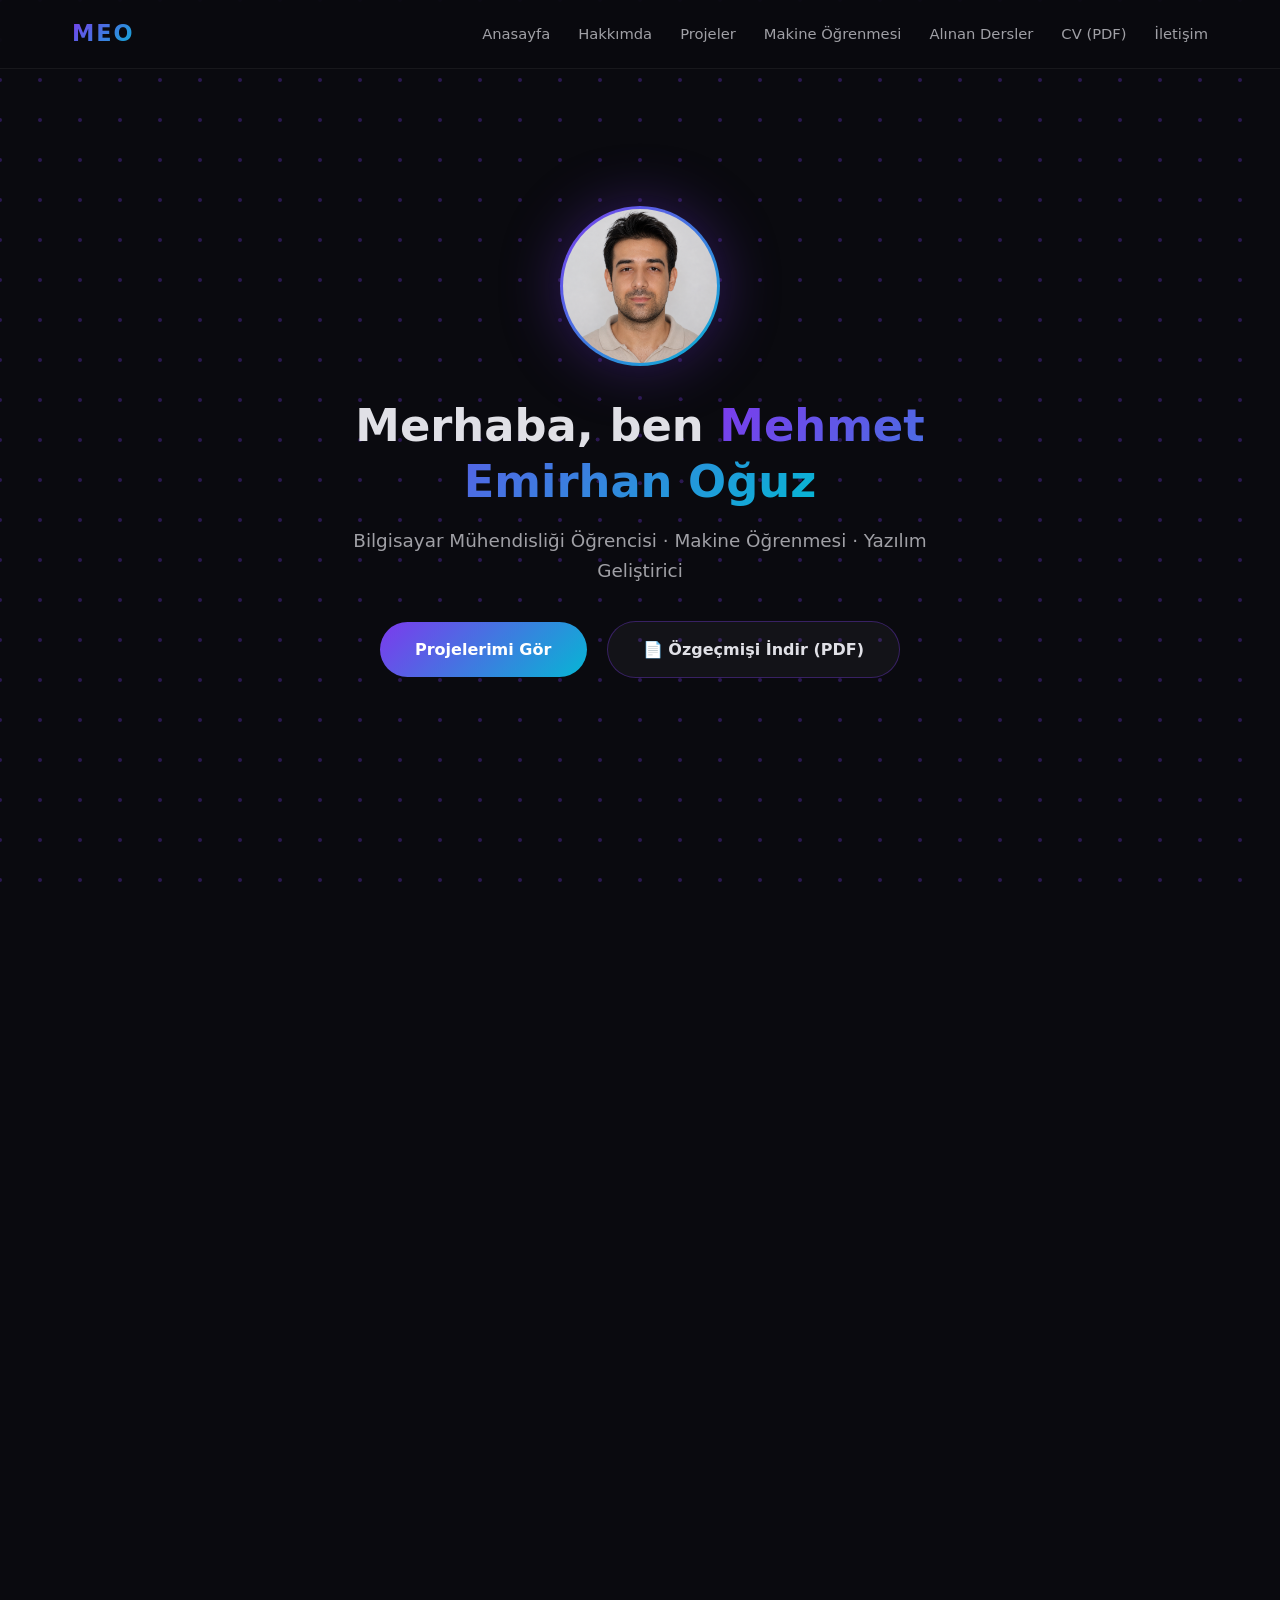
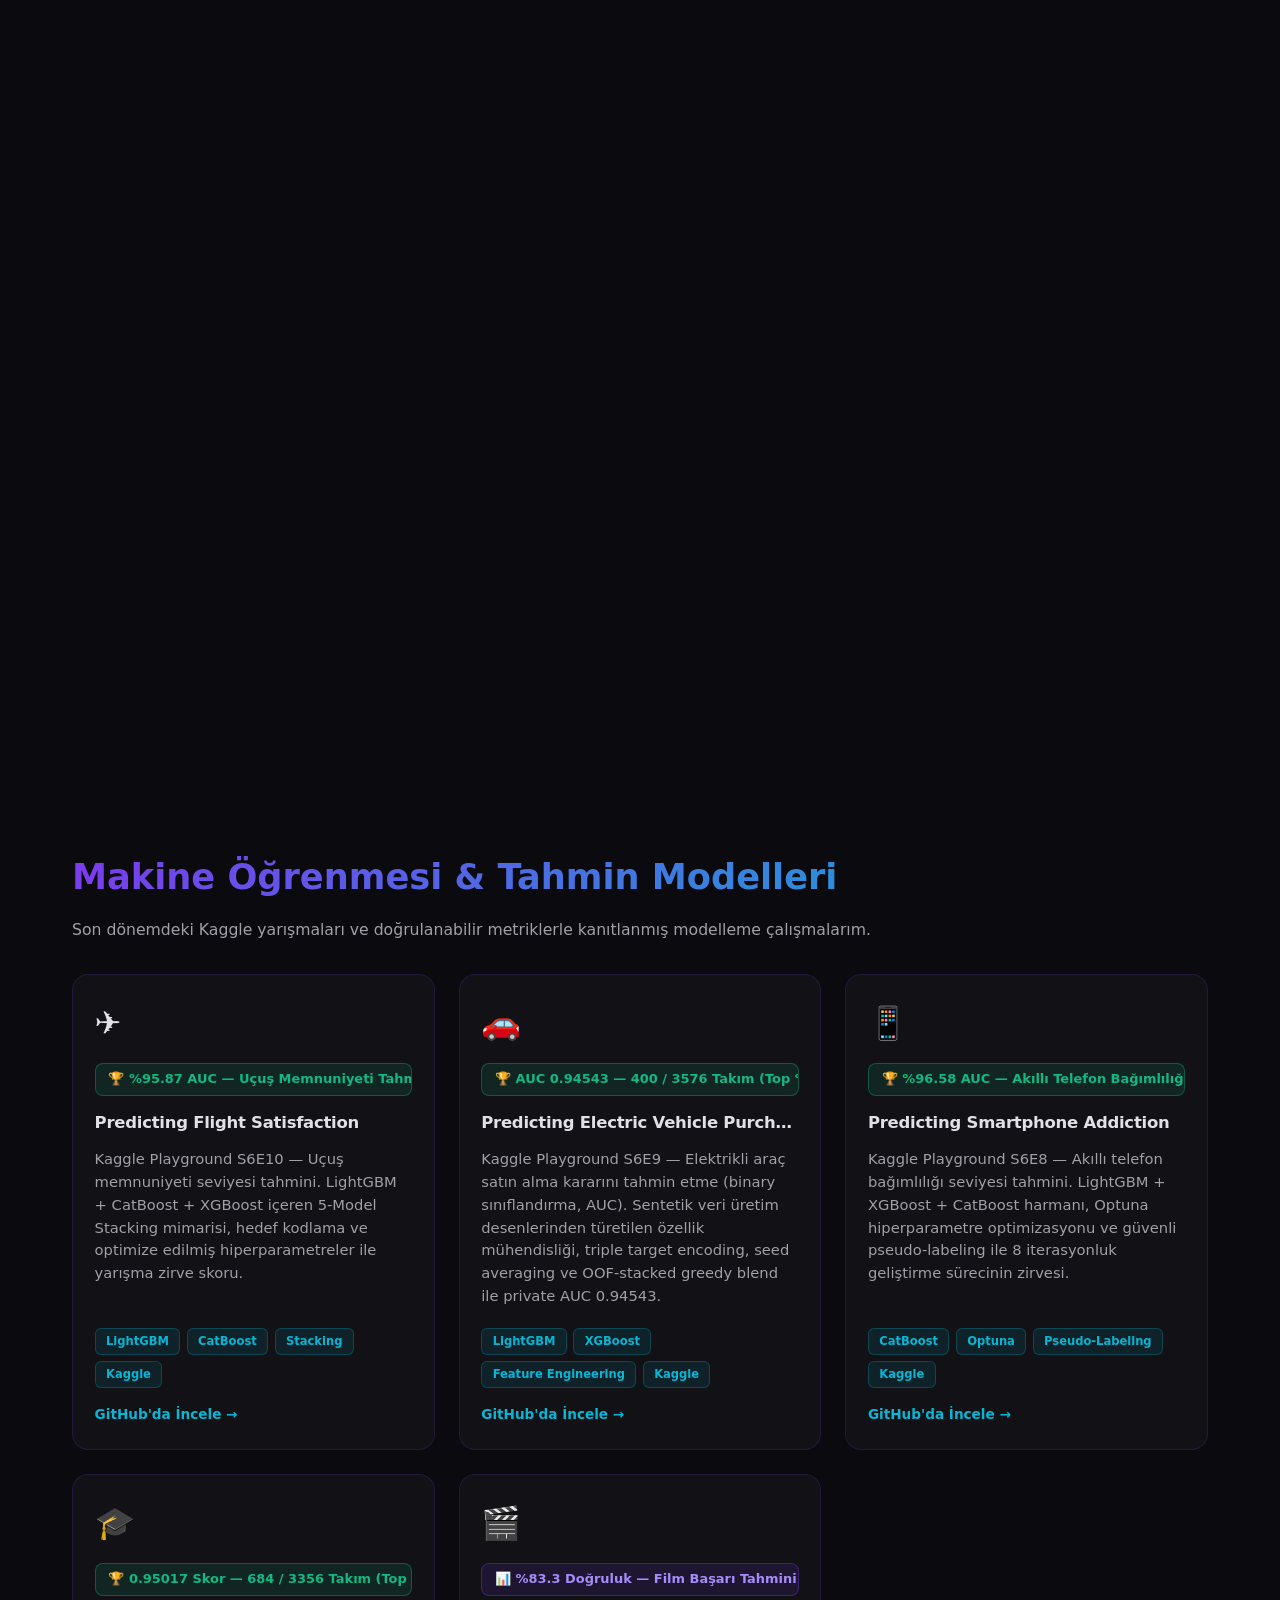
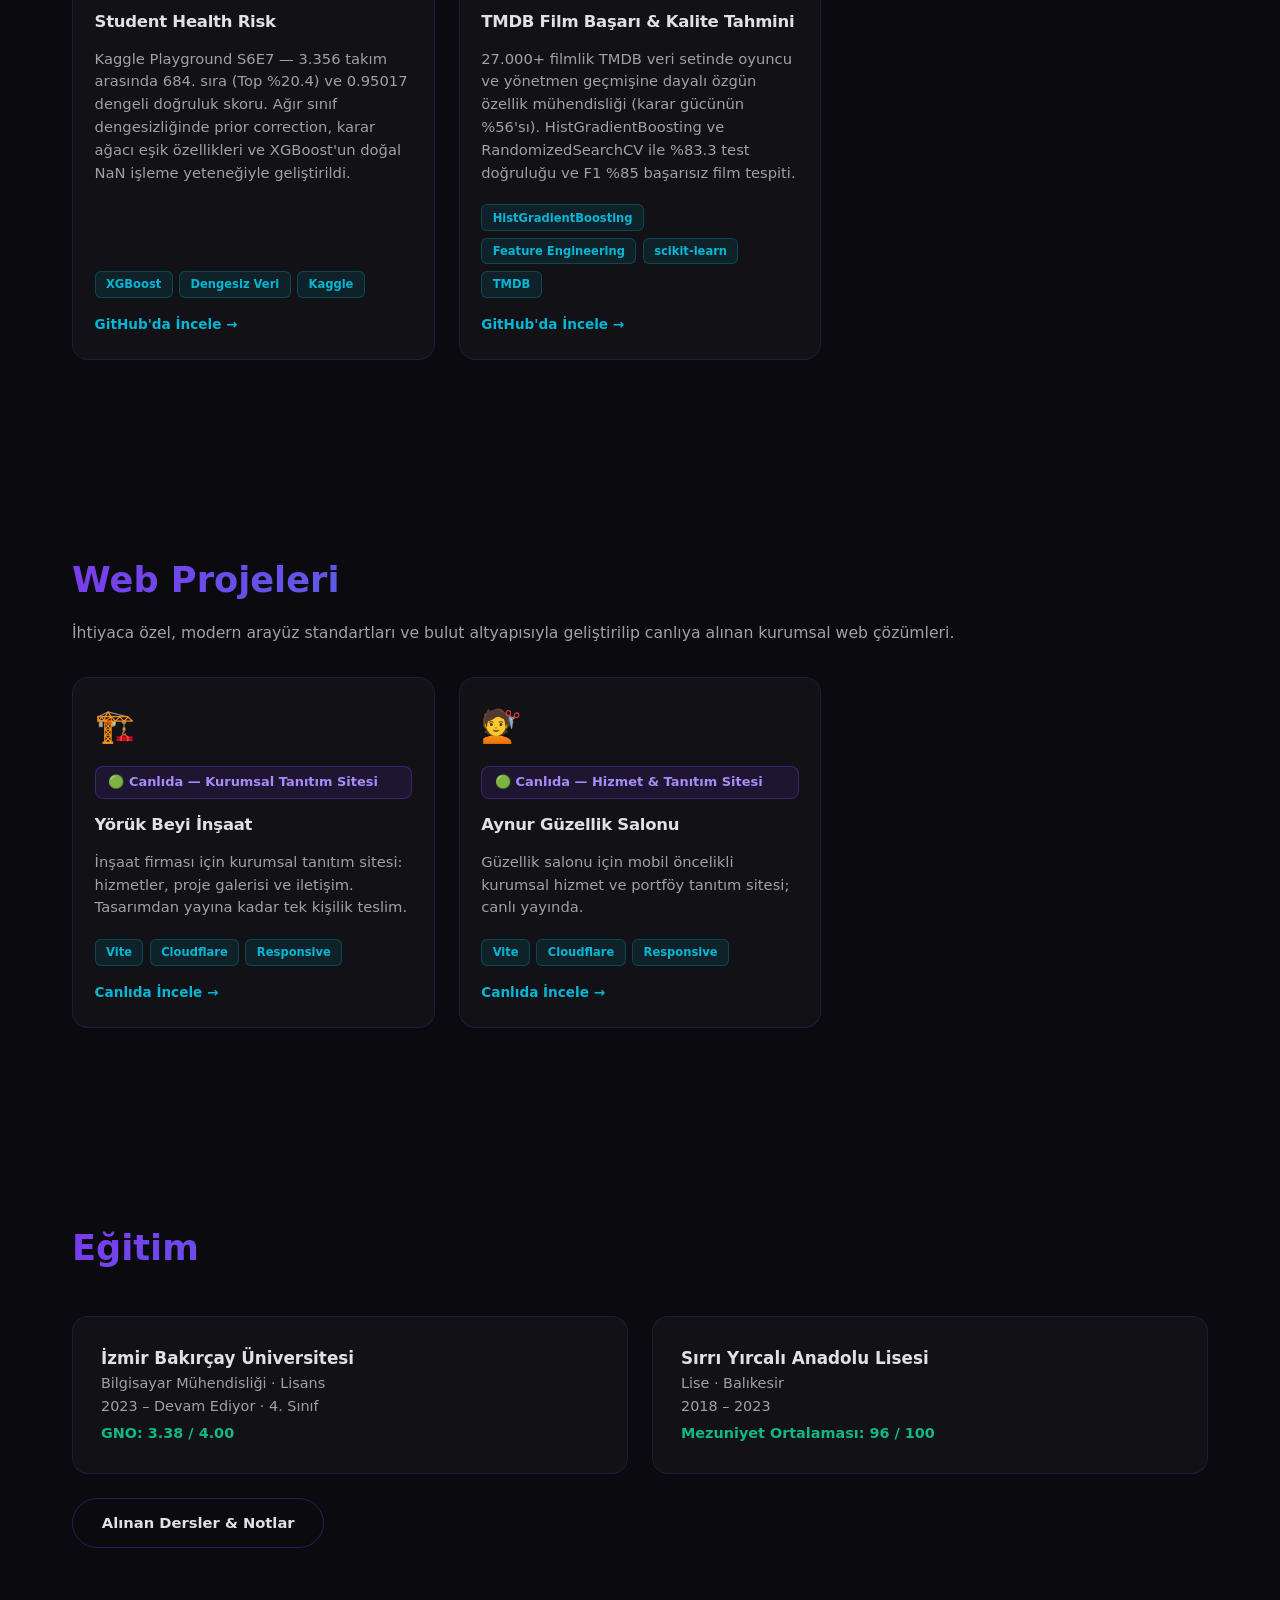
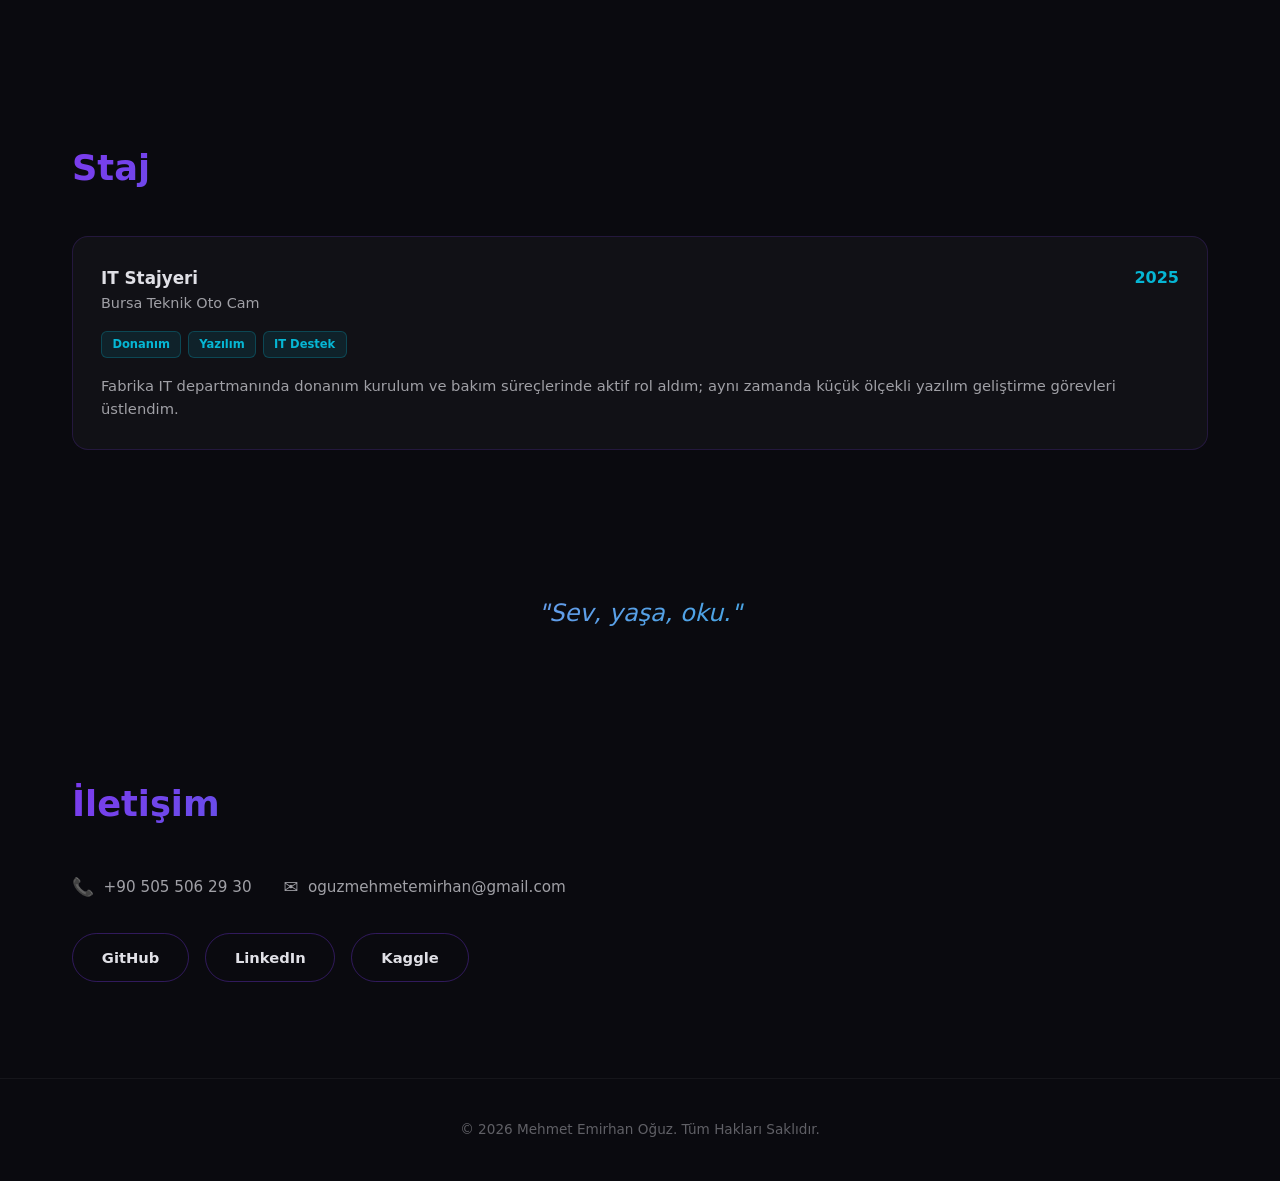
==== commit 33a00a14: "Add Agenda Panel and Memory Status plugins to projects and update CV - Add project cards for the two" ====
--- a/index.html
+++ b/index.html
@@ -78,8 +78,8 @@
             <div class="skill-category">
               <h4>Makine Öğrenmesi & Veri</h4>
               <div class="skill-tags">
-                <span class="skill-tag">Python</span>
                 <span class="skill-tag">scikit-learn</span>
+                <span class="skill-tag">PyTorch</span>
                 <span class="skill-tag">LightGBM</span>
                 <span class="skill-tag">XGBoost</span>
                 <span class="skill-tag">CatBoost</span>
@@ -110,6 +110,7 @@
                 <span class="skill-tag">Socket.io</span>
                 <span class="skill-tag">PostgreSQL</span>
                 <span class="skill-tag">Vite</span>
+                <span class="skill-tag">Obsidian Eklenti API'si</span>
                 <span class="skill-tag">Cloudflare</span>
               </div>
             </div>
@@ -117,7 +118,7 @@
               <h4>Araçlar & Yöntemler</h4>
               <div class="skill-tags">
                 <span class="skill-tag">Git & CI/CD</span>
-                <span class="skill-tag">Birim Testleri (pytest)</span>
+                <span class="skill-tag">Birim Testleri (pytest, Vitest)</span>
                 <span class="skill-tag">Feature Engineering</span>
                 <span class="skill-tag">OOF Doğrulama</span>
                 <span class="skill-tag">YZ Destekli Geliştirme</span>
@@ -185,6 +186,59 @@
             >
           </div>
 
+          <!-- Agenda Panel -->
+          <div class="project-card">
+            <div class="card-icon">🗓️</div>
+            <div class="score-badge violet">🟢 Açık Kaynak — Obsidian Eklentisi</div>
+            <h3>Agenda Panel</h3>
+            <p>
+              Tek bir Markdown dosyasındaki tarihli görev ve olayları sağ kenar
+              çubuğunda 4 haftalık takvim ve gruplanmış ajanda listesi olarak
+              gösteren Obsidian eklentisi. Renkli ve düzenlenebilir türler,
+              ayarlanabilir tarih biçimi, 18 birim test. Obsidian Topluluk
+              Eklentileri dizininde yayında.
+            </p>
+            <div class="card-tags">
+              <span class="tag">TypeScript</span>
+              <span class="tag">Obsidian API</span>
+              <span class="tag">Vitest</span>
+              <span class="tag">Açık Kaynak</span>
+            </div>
+            <a
+              href="https://github.com/emirhanoguz0/obsidian-agenda-plugin"
+              target="_blank"
+              class="card-link"
+              >GitHub'da İncele →</a
+            >
+          </div>
+
+          <!-- Memory Status -->
+          <div class="project-card">
+            <div class="card-icon">📡</div>
+            <div class="score-badge violet">🟢 Açık Kaynak — Obsidian Eklentisi</div>
+            <h3>Memory Status</h3>
+            <p>
+              AI asistanlarının güncel tuttuğu hafıza ve devir dosyalarının ne
+              kadar taze olduğunu gösteren Obsidian eklentisi: dosya durumu, açık
+              madde sayısı, günlük log kontrolü ve devir notu uyarısı. Dosya
+              değişiklik zamanına baktığı için Obsidian dışından yazılan
+              değişiklikleri de görür. 29 birim test; Topluluk Eklentileri
+              dizininde yayında.
+            </p>
+            <div class="card-tags">
+              <span class="tag">TypeScript</span>
+              <span class="tag">Obsidian API</span>
+              <span class="tag">Vitest</span>
+              <span class="tag">Açık Kaynak</span>
+            </div>
+            <a
+              href="https://github.com/emirhanoguz0/obsidian-memory-status"
+              target="_blank"
+              class="card-link"
+              >GitHub'da İncele →</a
+            >
+          </div>
+
           <!-- MacroFlow -->
           <div class="project-card">
             <div class="card-icon">⚙️</div>
@@ -269,7 +323,6 @@
             <div class="card-tags">
               <span class="tag">Teknofest</span>
               <span class="tag">Aerodinamik</span>
-              <span class="tag">C++</span>
               <span class="tag">Fizik</span>
             </div>
           </div>
@@ -351,8 +404,8 @@
             <h3>Predicting Electric Vehicle Purchases</h3>
             <p>
               Kaggle Playground S6E9 — Elektrikli araç satın alma kararını
-              tahmin etme (binary sınıflandırma, AUC). Generator sızıntısından
-              yararlanan özellik mühendisliği, triple target encoding, seed
+              tahmin etme (binary sınıflandırma, AUC). Sentetik veri üretim
+              desenlerinden türetilen özellik mühendisliği, triple target encoding, seed
               averaging ve OOF-stacked greedy blend ile private AUC 0.94543.
             </p>
             <div class="card-tags">
--- a/style.css
+++ b/style.css
@@ -705,3 +705,4 @@
     font-size: 1.1rem;
   }
 }
+ 
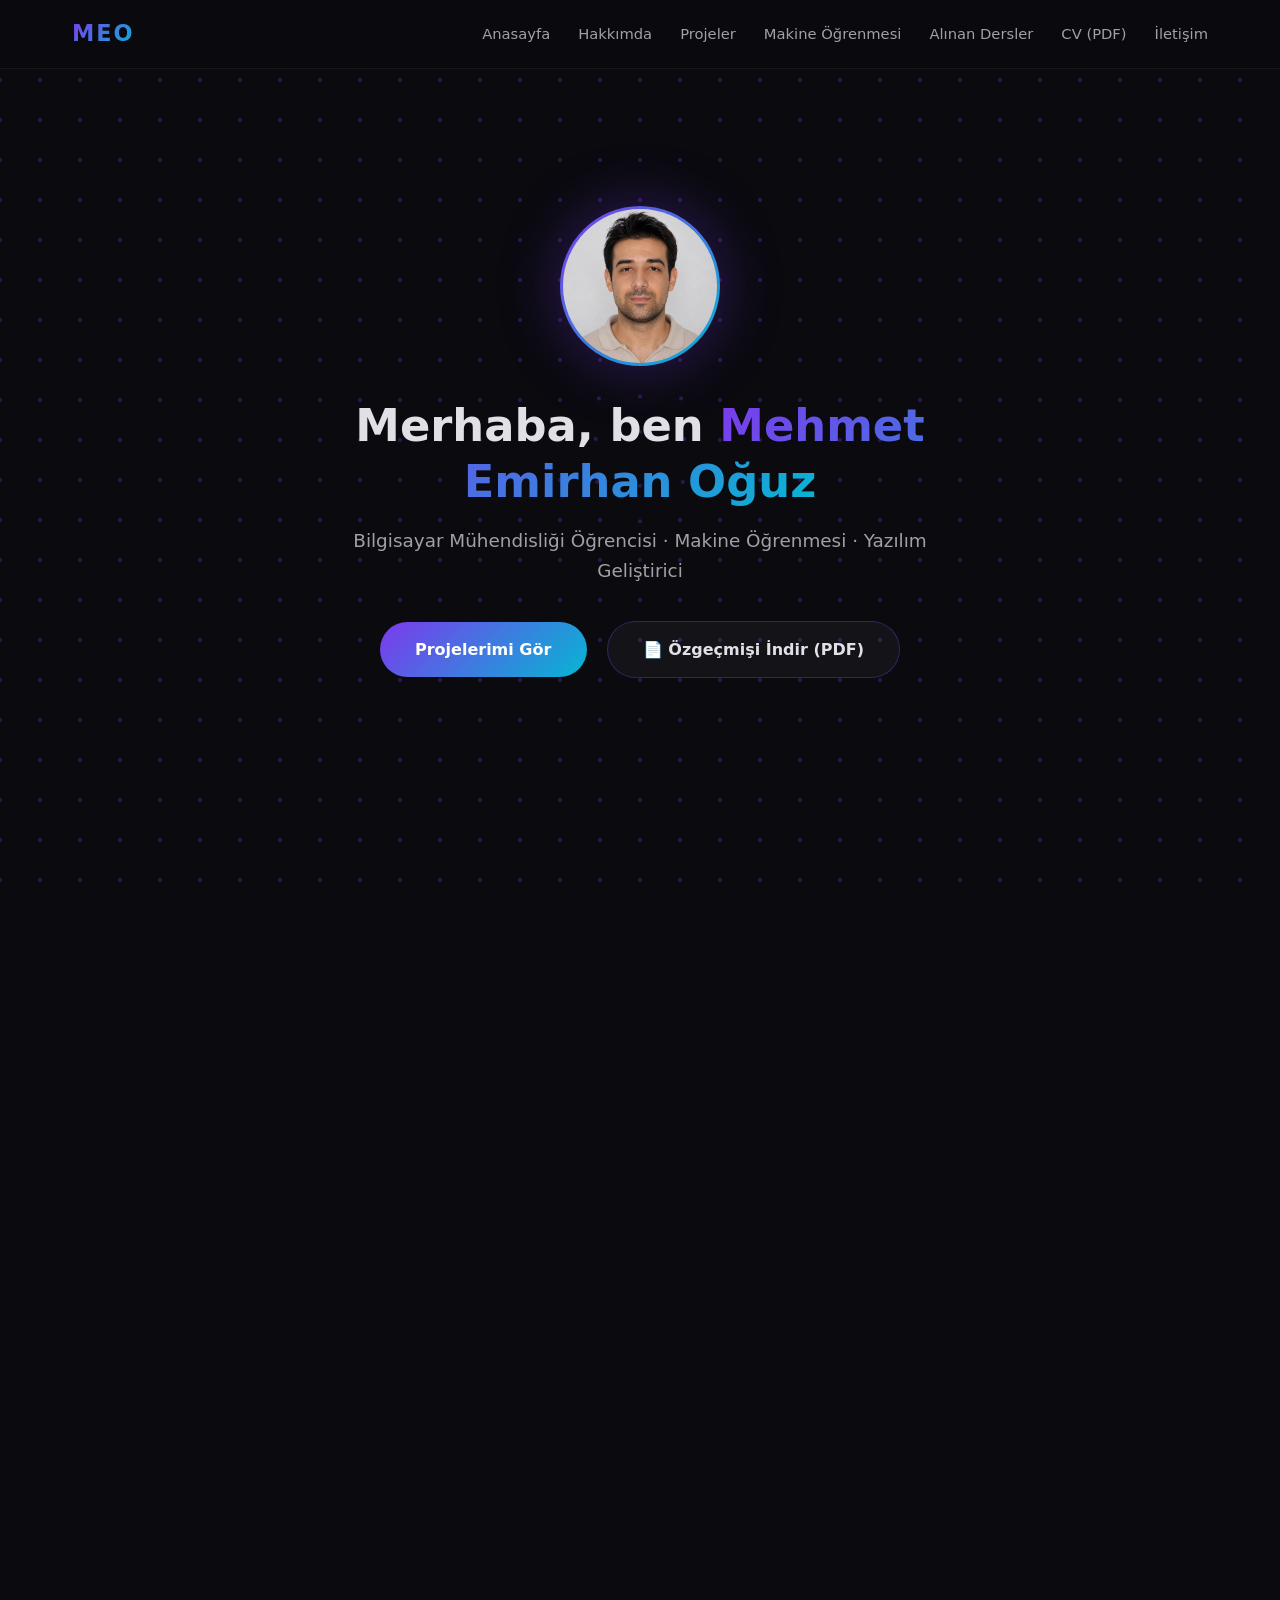
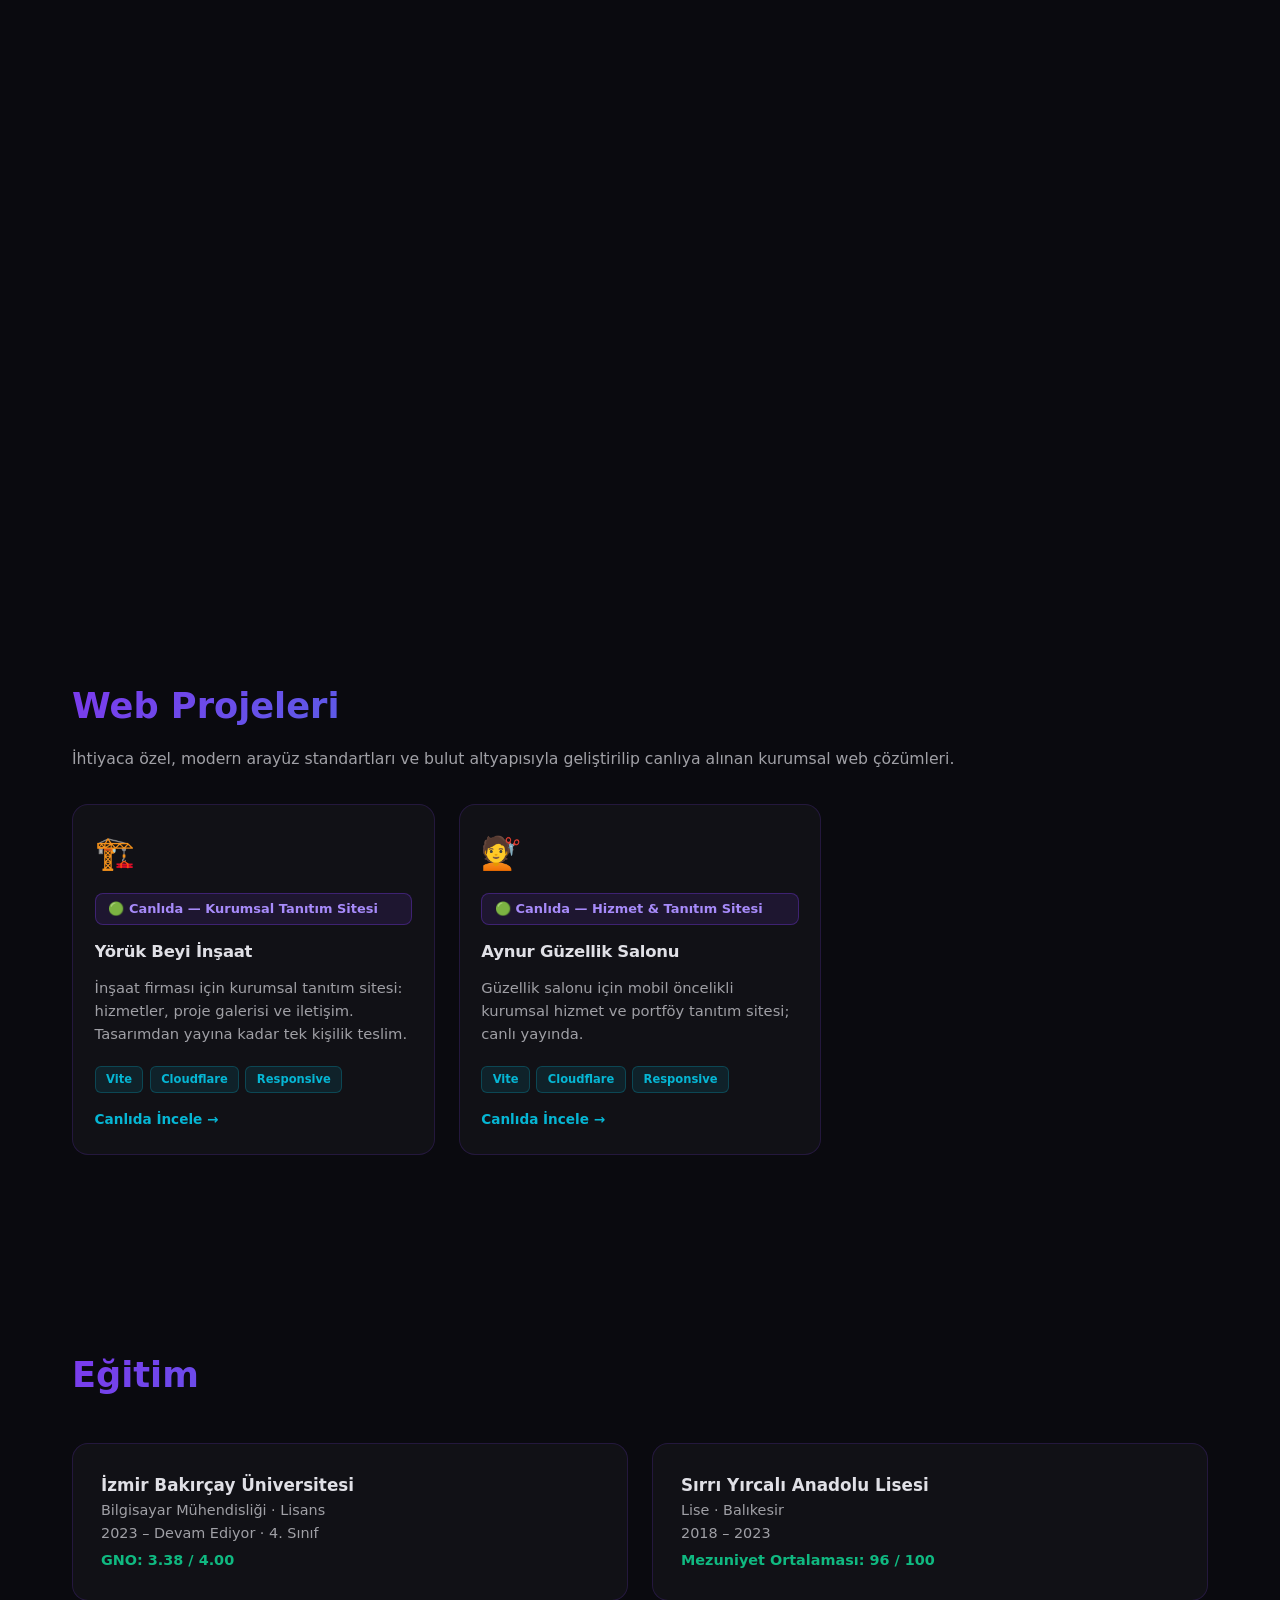
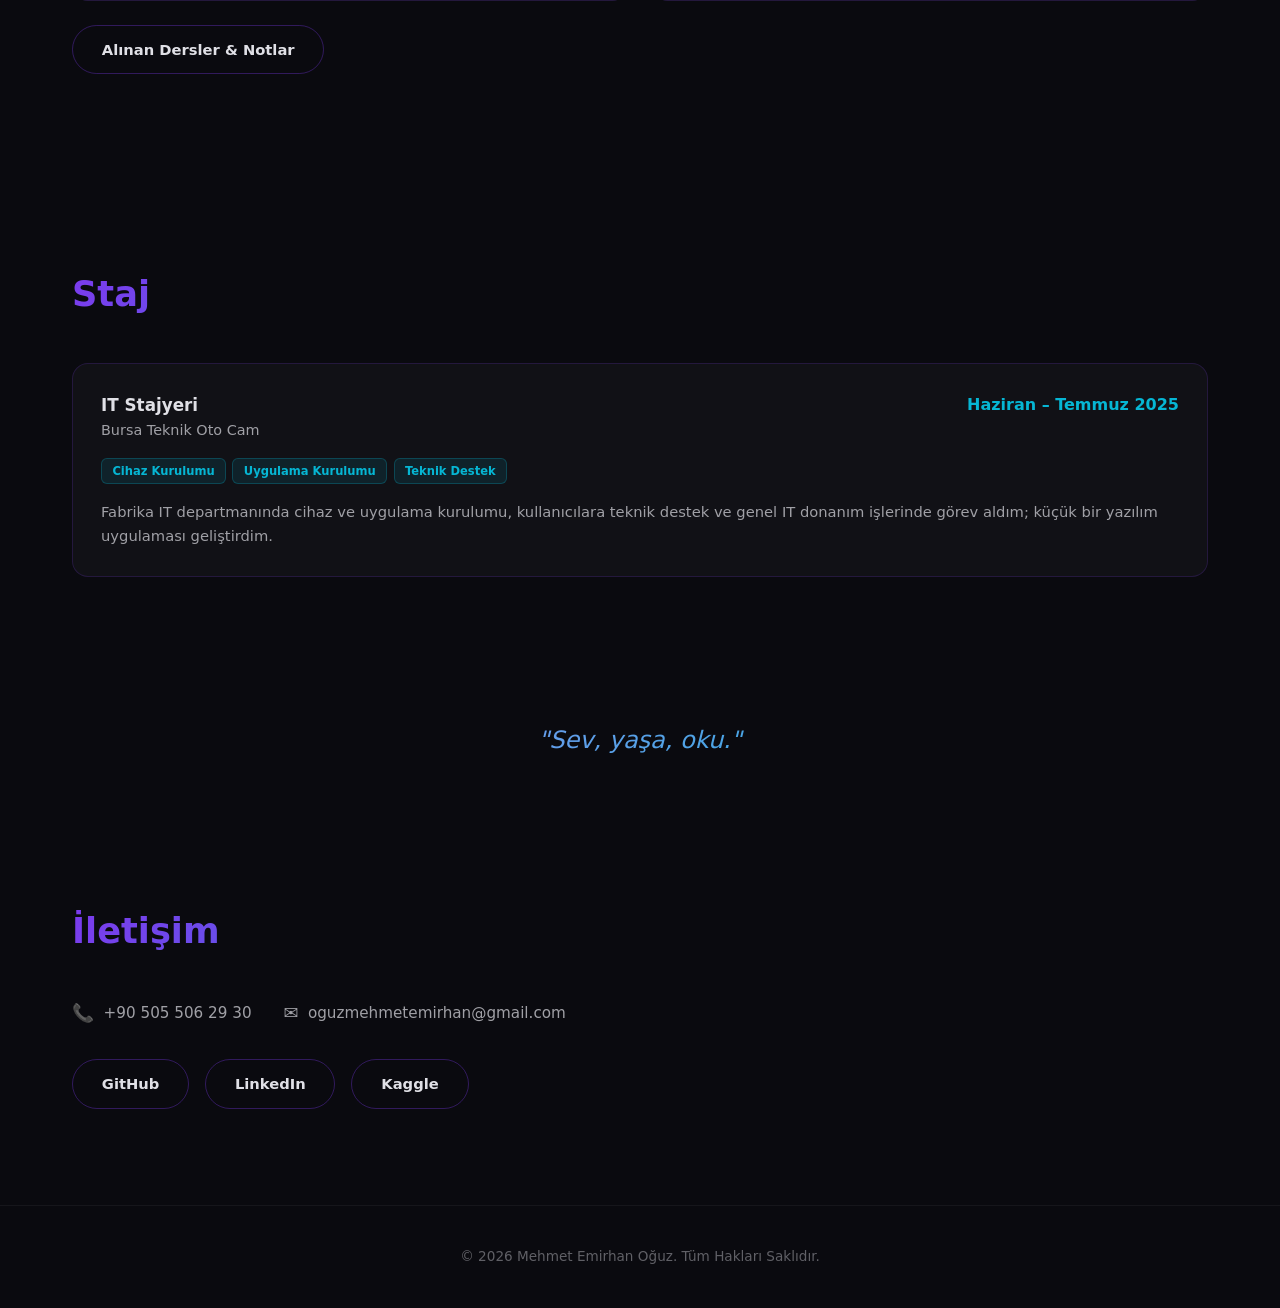
==== commit 61d9c905: "Staj detayları, altyapı becerileri ve güncel CV - Staj kartı: Haziran – Temmuz 2025; cihaz ve uygula" ====
--- a/index.html
+++ b/index.html
@@ -112,6 +112,10 @@
                 <span class="skill-tag">Vite</span>
                 <span class="skill-tag">Obsidian Eklenti API'si</span>
                 <span class="skill-tag">Cloudflare</span>
+                <span class="skill-tag">Linux (Ubuntu)</span>
+                <span class="skill-tag">Docker</span>
+                <span class="skill-tag">Sanallaştırma</span>
+                <span class="skill-tag">Ağ Temelleri</span>
               </div>
             </div>
             <div class="skill-category">
@@ -146,12 +150,14 @@
               Tarayıcıda oynanan, hesap gerektirmeyen çok oyunculu kart oyunu.
               Node.js + Socket.io ile gerçek zamanlı oyun senkronizasyonu,
               bot desteği, lobi ve müzik kutusu sistemi; kendi tasarladığım
-              kurallarla baştan sona geliştirildi. Oracle Cloud VM'de yayında.
+              kurallarla baştan sona geliştirildi. Oracle Cloud'daki Ubuntu
+              sunucusunda PM2 ile yayında.
             </p>
             <div class="card-tags">
               <span class="tag">Node.js</span>
               <span class="tag">Socket.io</span>
               <span class="tag">Oracle Cloud</span>
+              <span class="tag">Ubuntu</span>
               <span class="tag">Oyun Geliştirme</span>
             </div>
             <a
@@ -599,17 +605,17 @@
               <div class="internship-role">IT Stajyeri</div>
               <div class="internship-company">Bursa Teknik Oto Cam</div>
             </div>
-            <div class="internship-date">2025</div>
+            <div class="internship-date">Haziran – Temmuz 2025</div>
           </div>
           <div class="internship-tags">
-            <span class="tag">Donanım</span>
-            <span class="tag">Yazılım</span>
-            <span class="tag">IT Destek</span>
+            <span class="tag">Cihaz Kurulumu</span>
+            <span class="tag">Uygulama Kurulumu</span>
+            <span class="tag">Teknik Destek</span>
           </div>
           <p class="internship-desc">
-            Fabrika IT departmanında donanım kurulum ve bakım süreçlerinde
-            aktif rol aldım; aynı zamanda küçük ölçekli yazılım geliştirme
-            görevleri üstlendim.
+            Fabrika IT departmanında cihaz ve uygulama kurulumu, kullanıcılara
+            teknik destek ve genel IT donanım işlerinde görev aldım; küçük bir
+            yazılım uygulaması geliştirdim.
           </p>
         </div>
       </div>
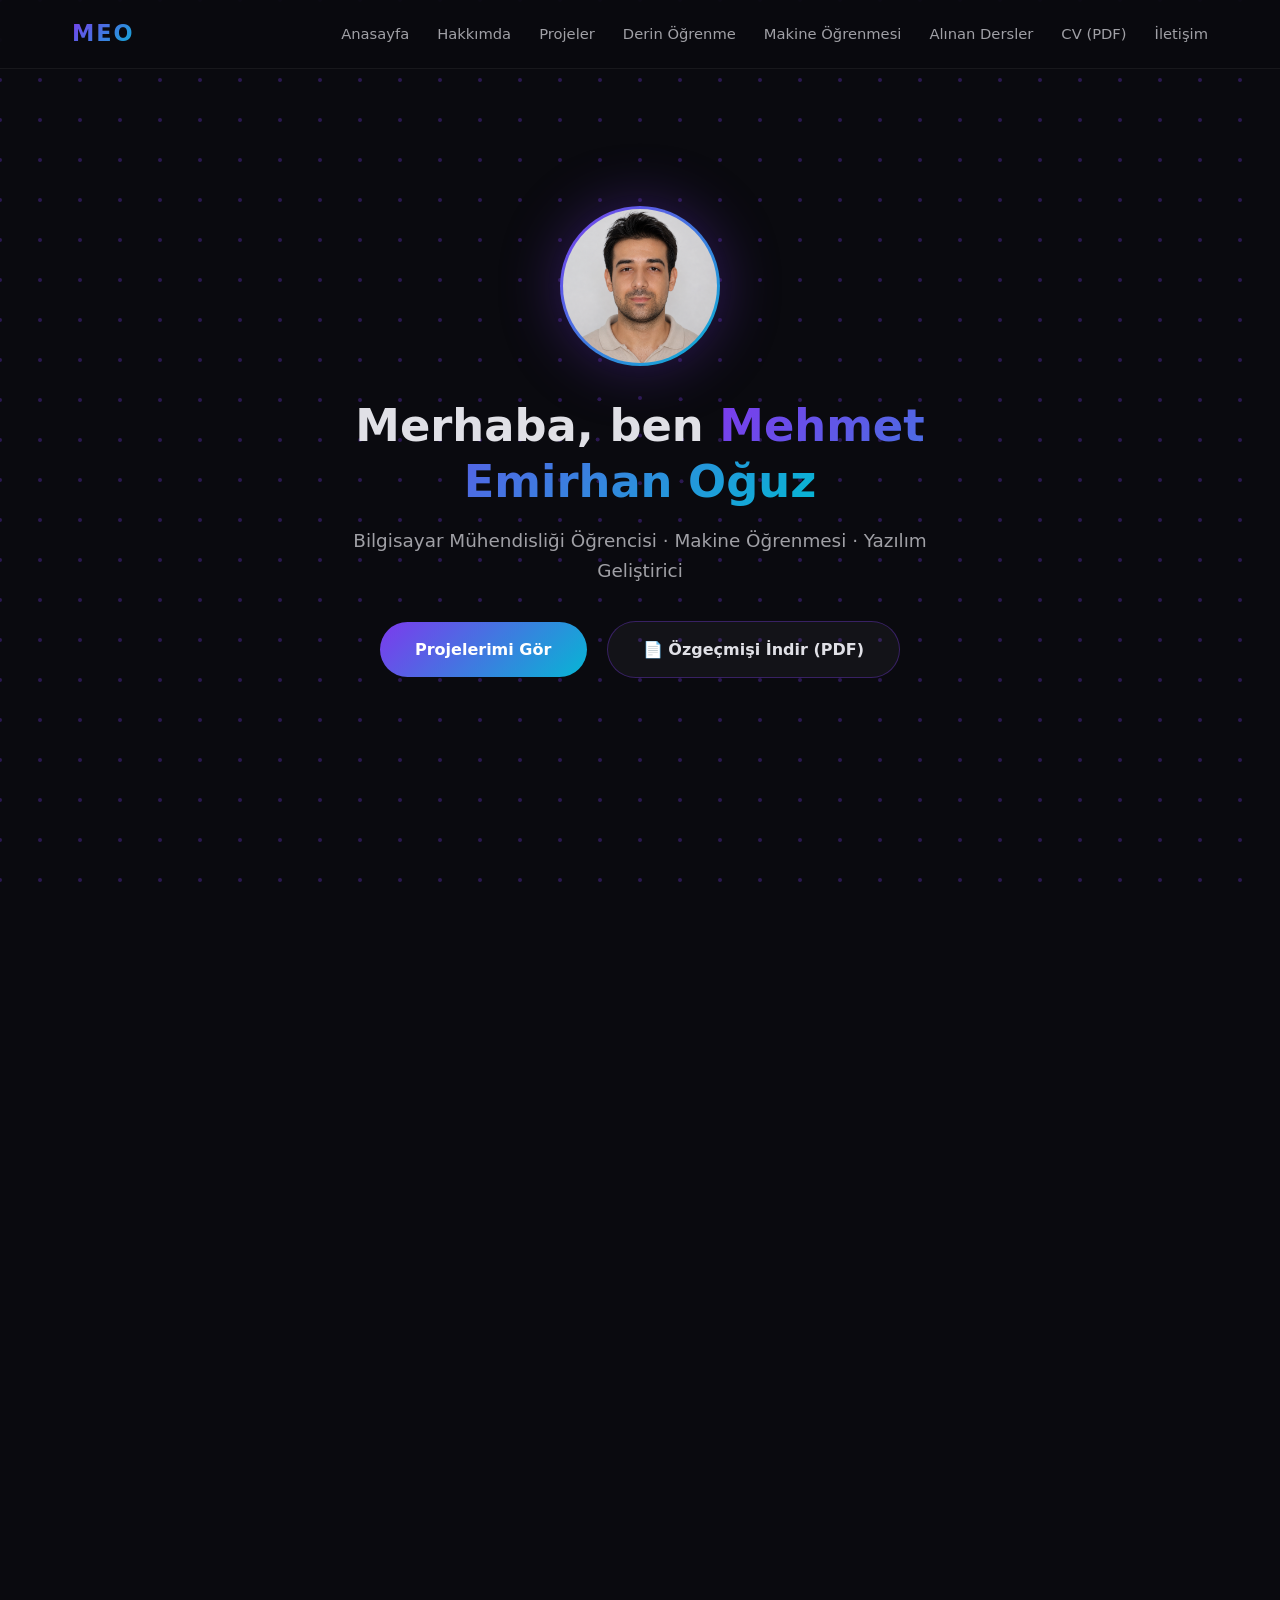
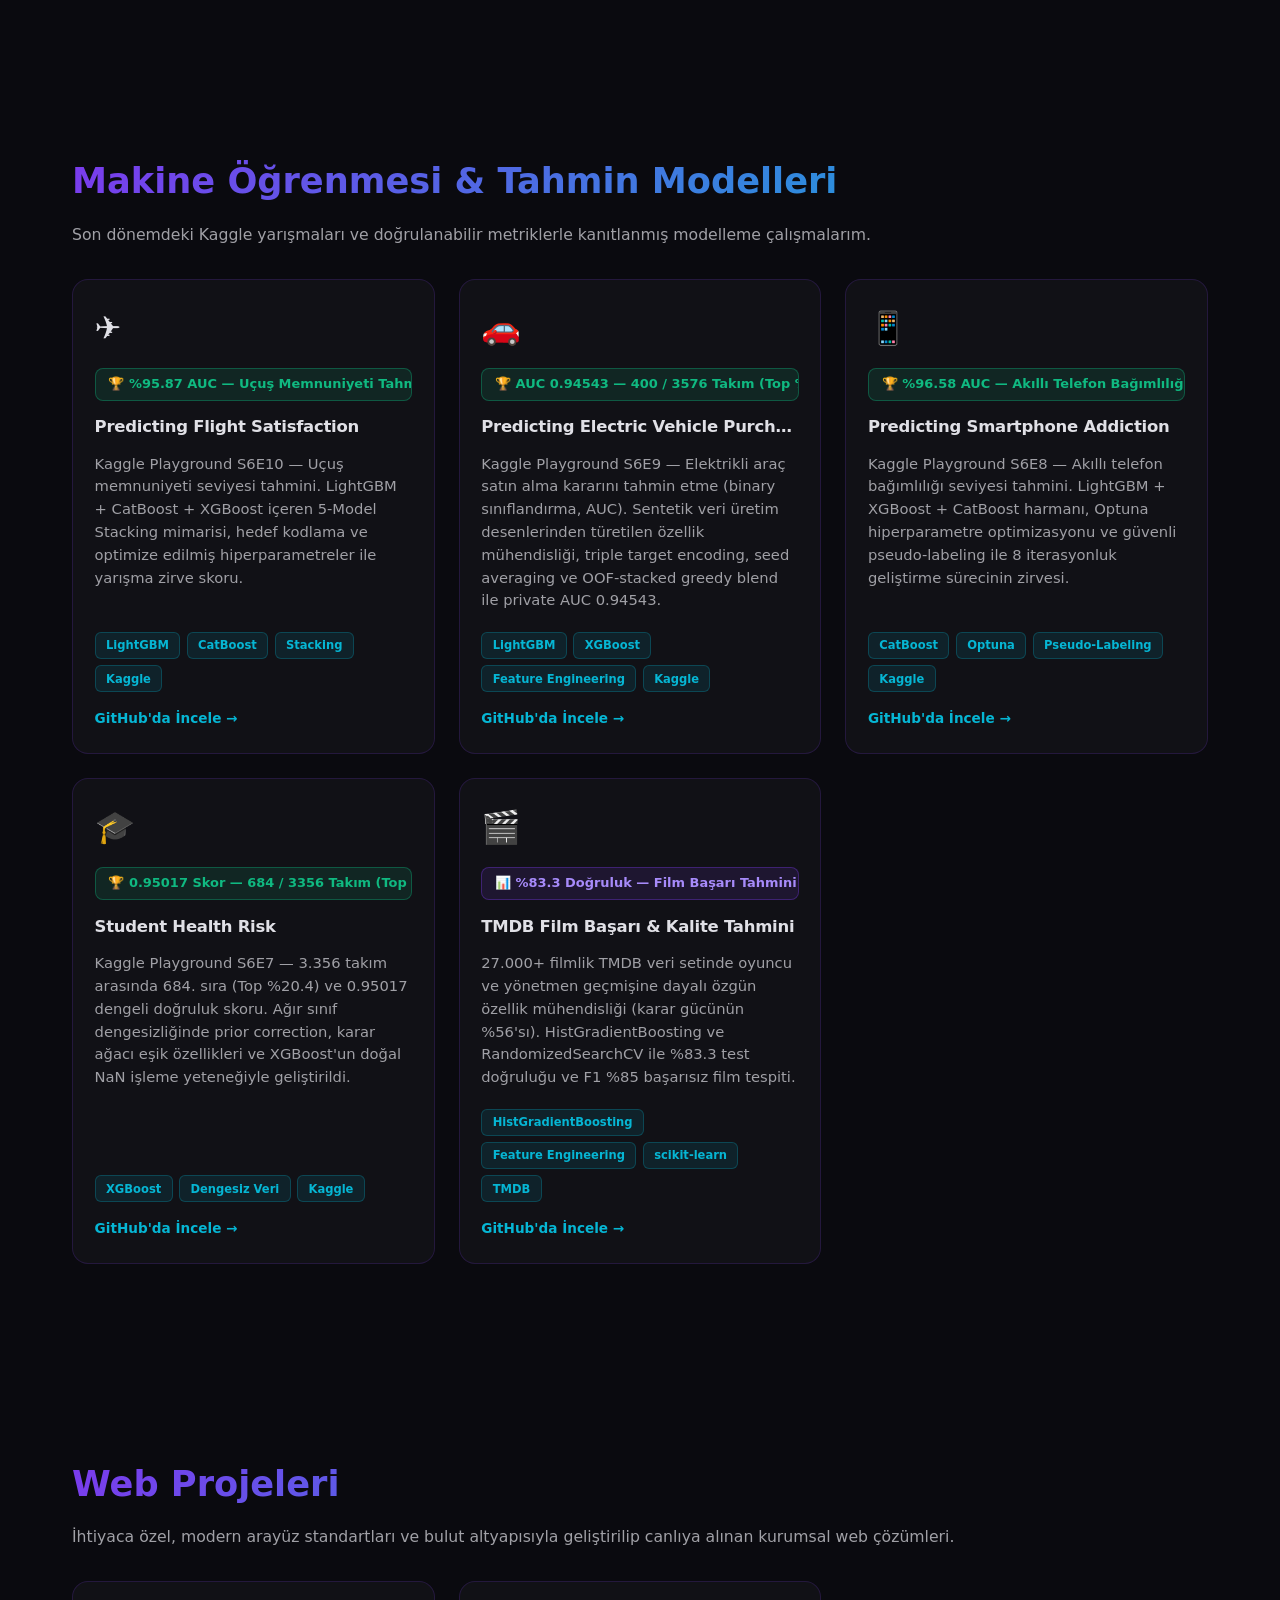
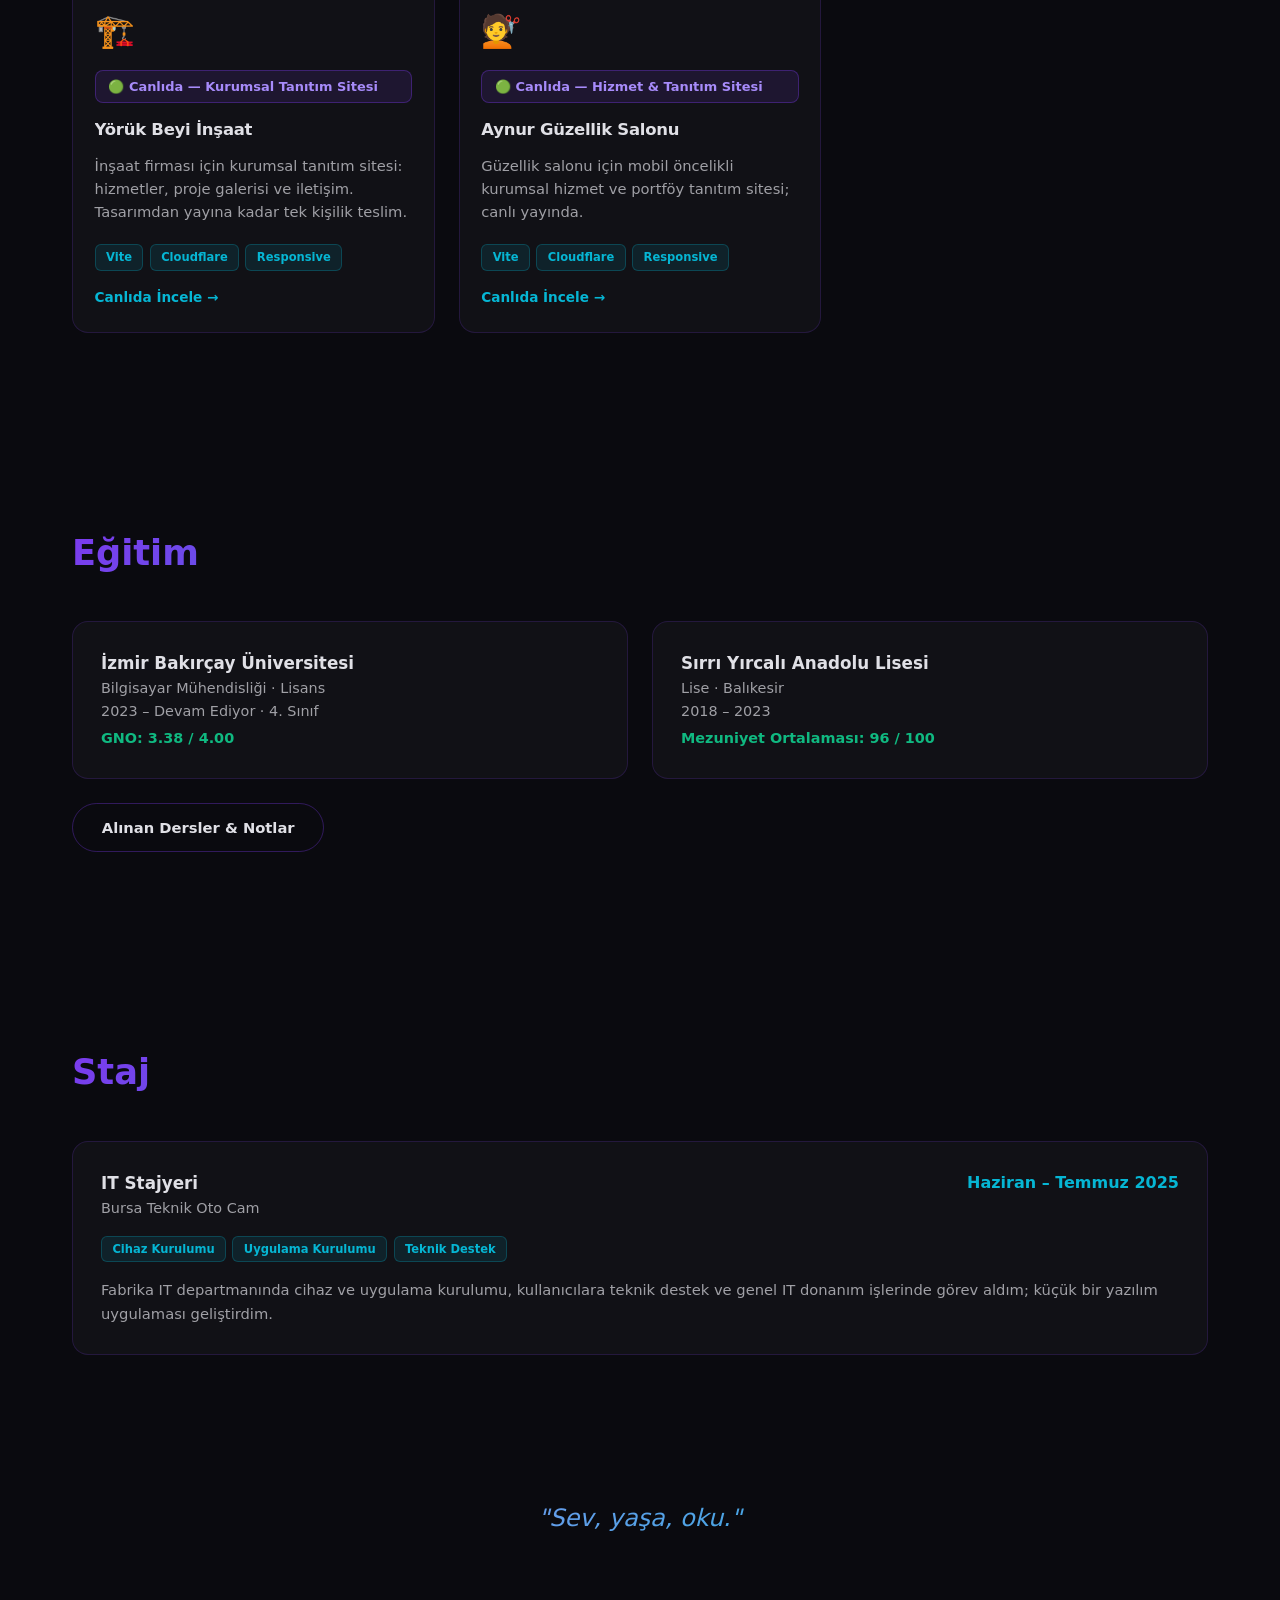
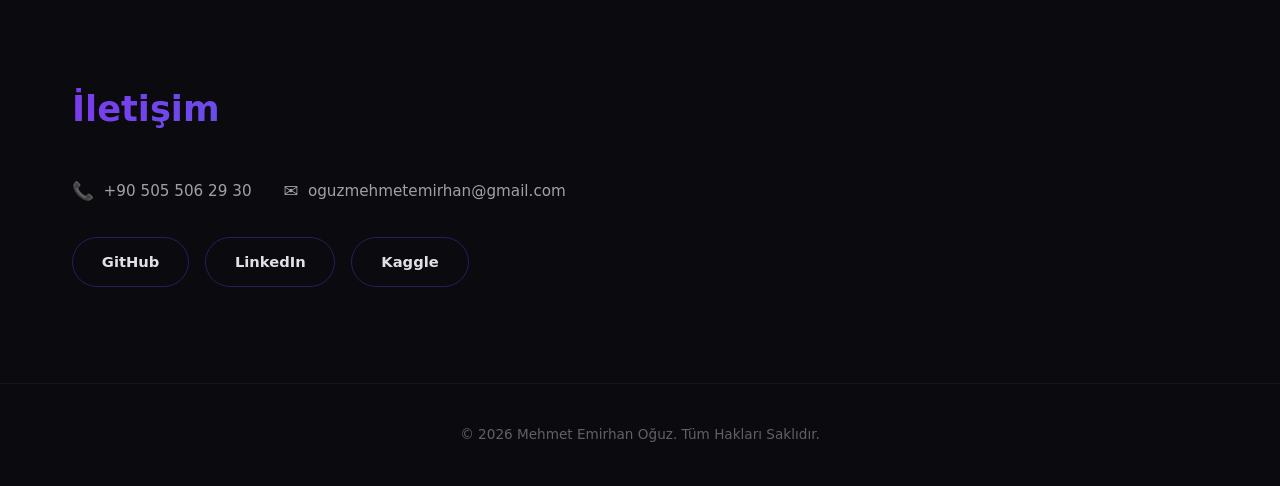
==== commit 7975ee04: "Add deep learning section and update CV Adds a Deep Learning & Computer Vision section with the dent" ====
--- a/index.html
+++ b/index.html
@@ -23,6 +23,7 @@
           <li><a href="#home">Anasayfa</a></li>
           <li><a href="#about">Hakkımda</a></li>
           <li><a href="#projects">Projeler</a></li>
+          <li><a href="#dl">Derin Öğrenme</a></li>
           <li><a href="#ml">Makine Öğrenmesi</a></li>
           <li><a href="dersler.html">Alınan Dersler</a></li>
           <li><a href="emirhan_oguz_cv.pdf" target="_blank">CV (PDF)</a></li>
@@ -364,6 +365,58 @@
               <span class="tag">C</span>
               <span class="tag">Gömülü Sistem</span>
               <span class="tag">Donanım</span>
+            </div>
+          </div>
+        </div>
+      </div>
+    </section>
+
+    <!-- Derin Öğrenme & Bilgisayarlı Görü -->
+    <section id="dl" class="projects">
+      <div class="container">
+        <h2>Derin Öğrenme & Bilgisayarlı Görü</h2>
+        <p class="section-sub">
+          Görüntülerden anlam çıkaran, gerçek bir probleme çözüm üreten derin öğrenme projelerim.
+        </p>
+        <div class="projects-grid">
+          <!-- Bitirme Projesi: Diş Röntgeni Analizi -->
+          <div class="project-card">
+            <div class="card-icon">🦷</div>
+            <div class="score-badge violet">🔵 Devam Ediyor — Bitirme Projesi</div>
+            <h3>Diş Röntgeni Analizi</h3>
+            <p>
+              Panoramik diş röntgenlerinde dişlerin durumunu otomatik olarak
+              belirleyip sınıflandırarak diş hekimlerinin teşhis sürecini
+              destekleyen karar destek sistemi. Derin öğrenme tabanlı görüntü
+              segmentasyonu ve sınıflandırması; danışmanım ve ekip arkadaşımla
+              yürütüyoruz.
+            </p>
+            <div class="card-tags">
+              <span class="tag">Python</span>
+              <span class="tag">PyTorch</span>
+              <span class="tag">Derin Öğrenme</span>
+              <span class="tag">Tıbbi Görüntüleme</span>
+            </div>
+          </div>
+
+          <!-- Canlı Videoda Kıyafet Tespiti ve Sınıflandırma -->
+          <div class="project-card">
+            <div class="card-icon">👕</div>
+            <div class="score-badge violet">🔵 Ekip Projesi — Derin Öğrenme Dersi</div>
+            <h3>Canlı Videoda Kıyafet Tespiti</h3>
+            <p>
+              Canlı kamera görüntüsünde kıyafetleri gerçek zamanlı tespit edip
+              türlerine ve özelliklerine göre sınıflandıran derin öğrenme
+              sistemi. Üç kişilik ekipte, instance segmentation hattının
+              üzerinde çalışan DINOv2 tabanlı özellik sınıflandırıcısını
+              geliştirdim.
+            </p>
+            <div class="card-tags">
+              <span class="tag">PyTorch</span>
+              <span class="tag">YOLO</span>
+              <span class="tag">RF-DETR</span>
+              <span class="tag">DINOv2</span>
+              <span class="tag">Gerçek Zamanlı</span>
             </div>
           </div>
         </div>
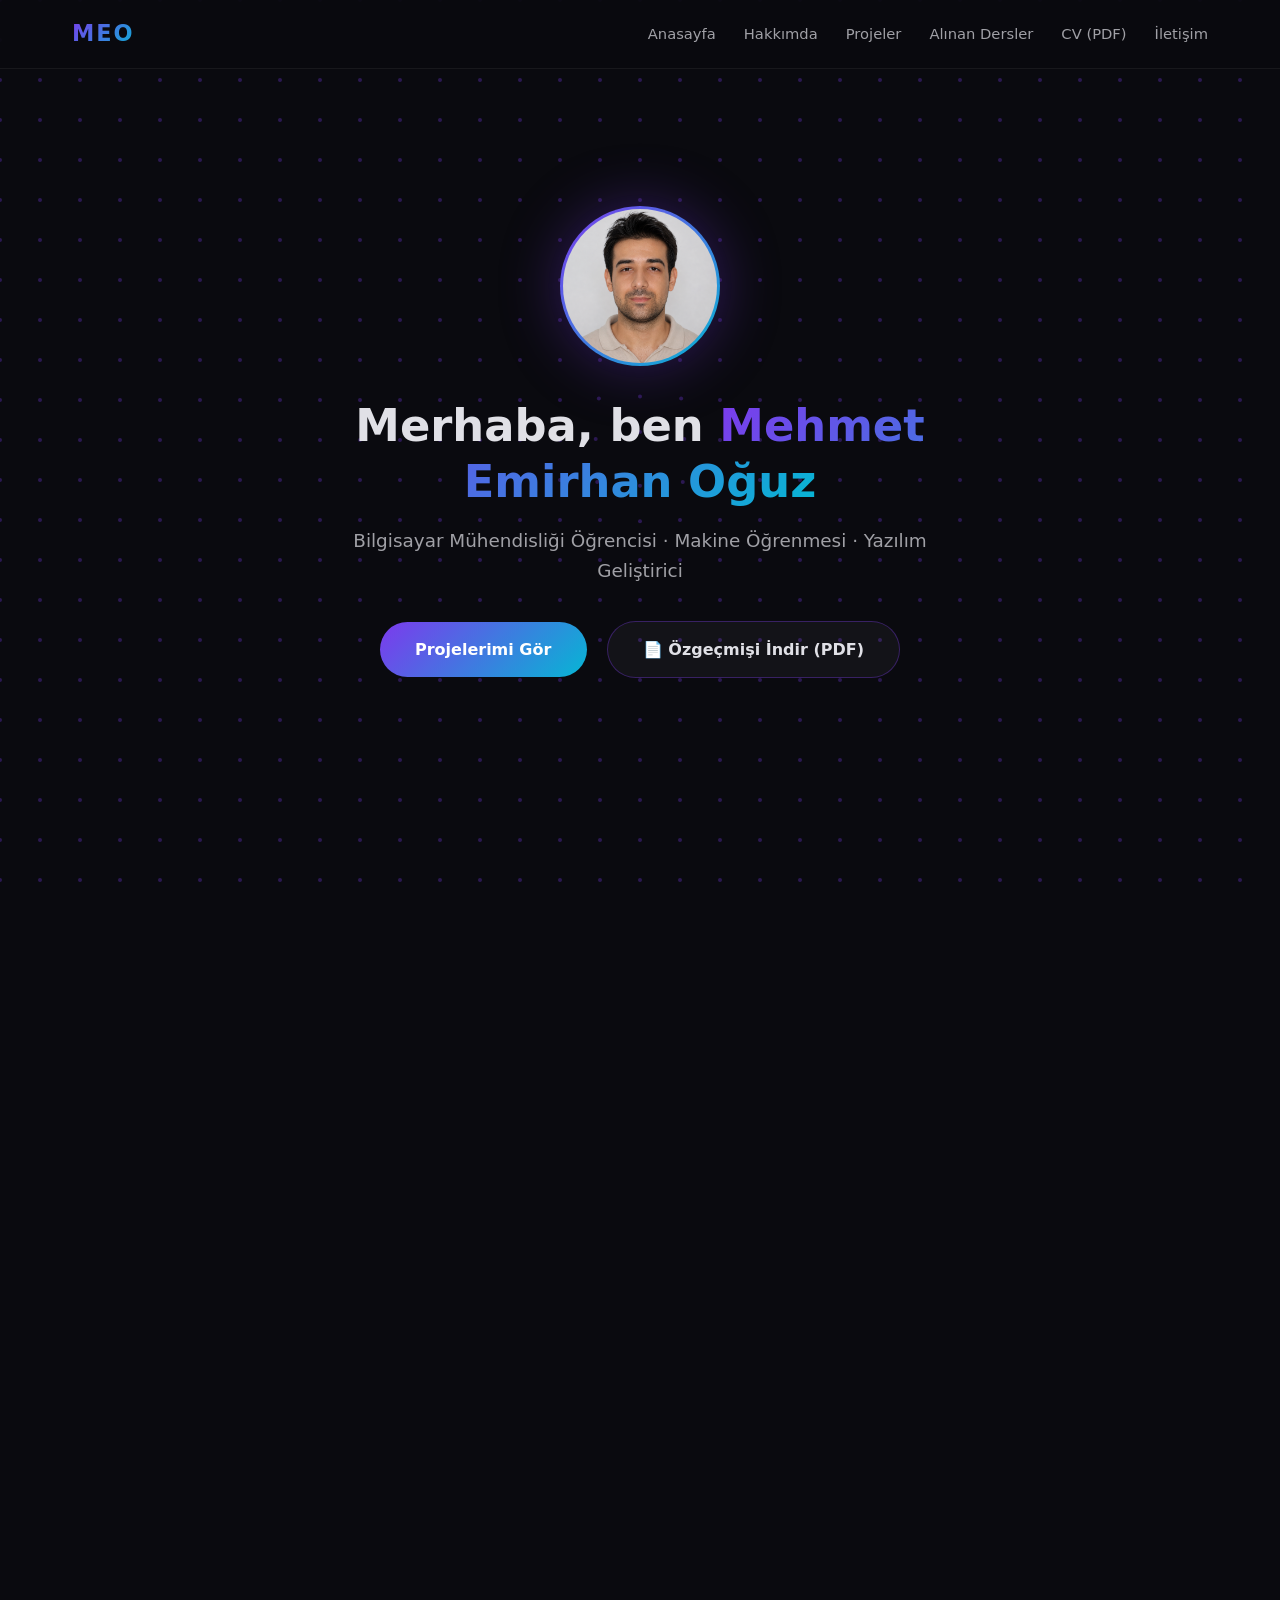
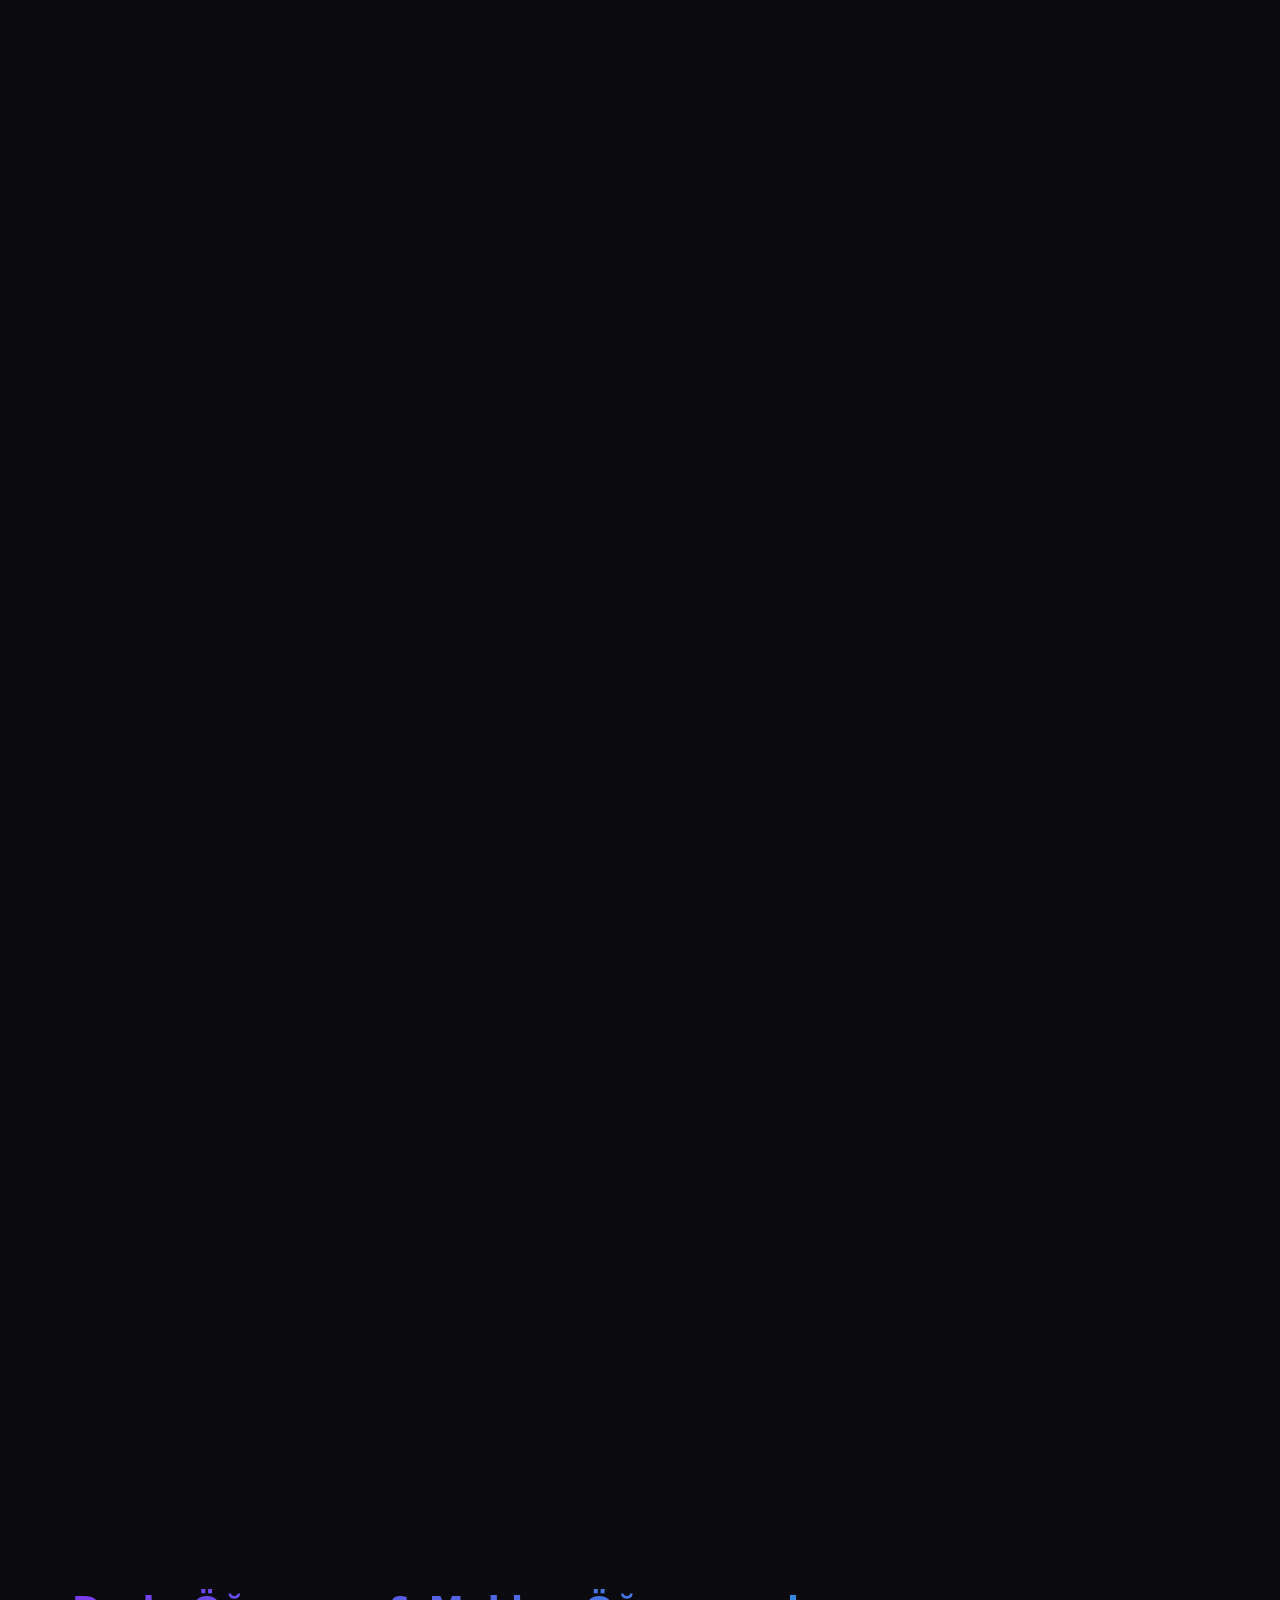
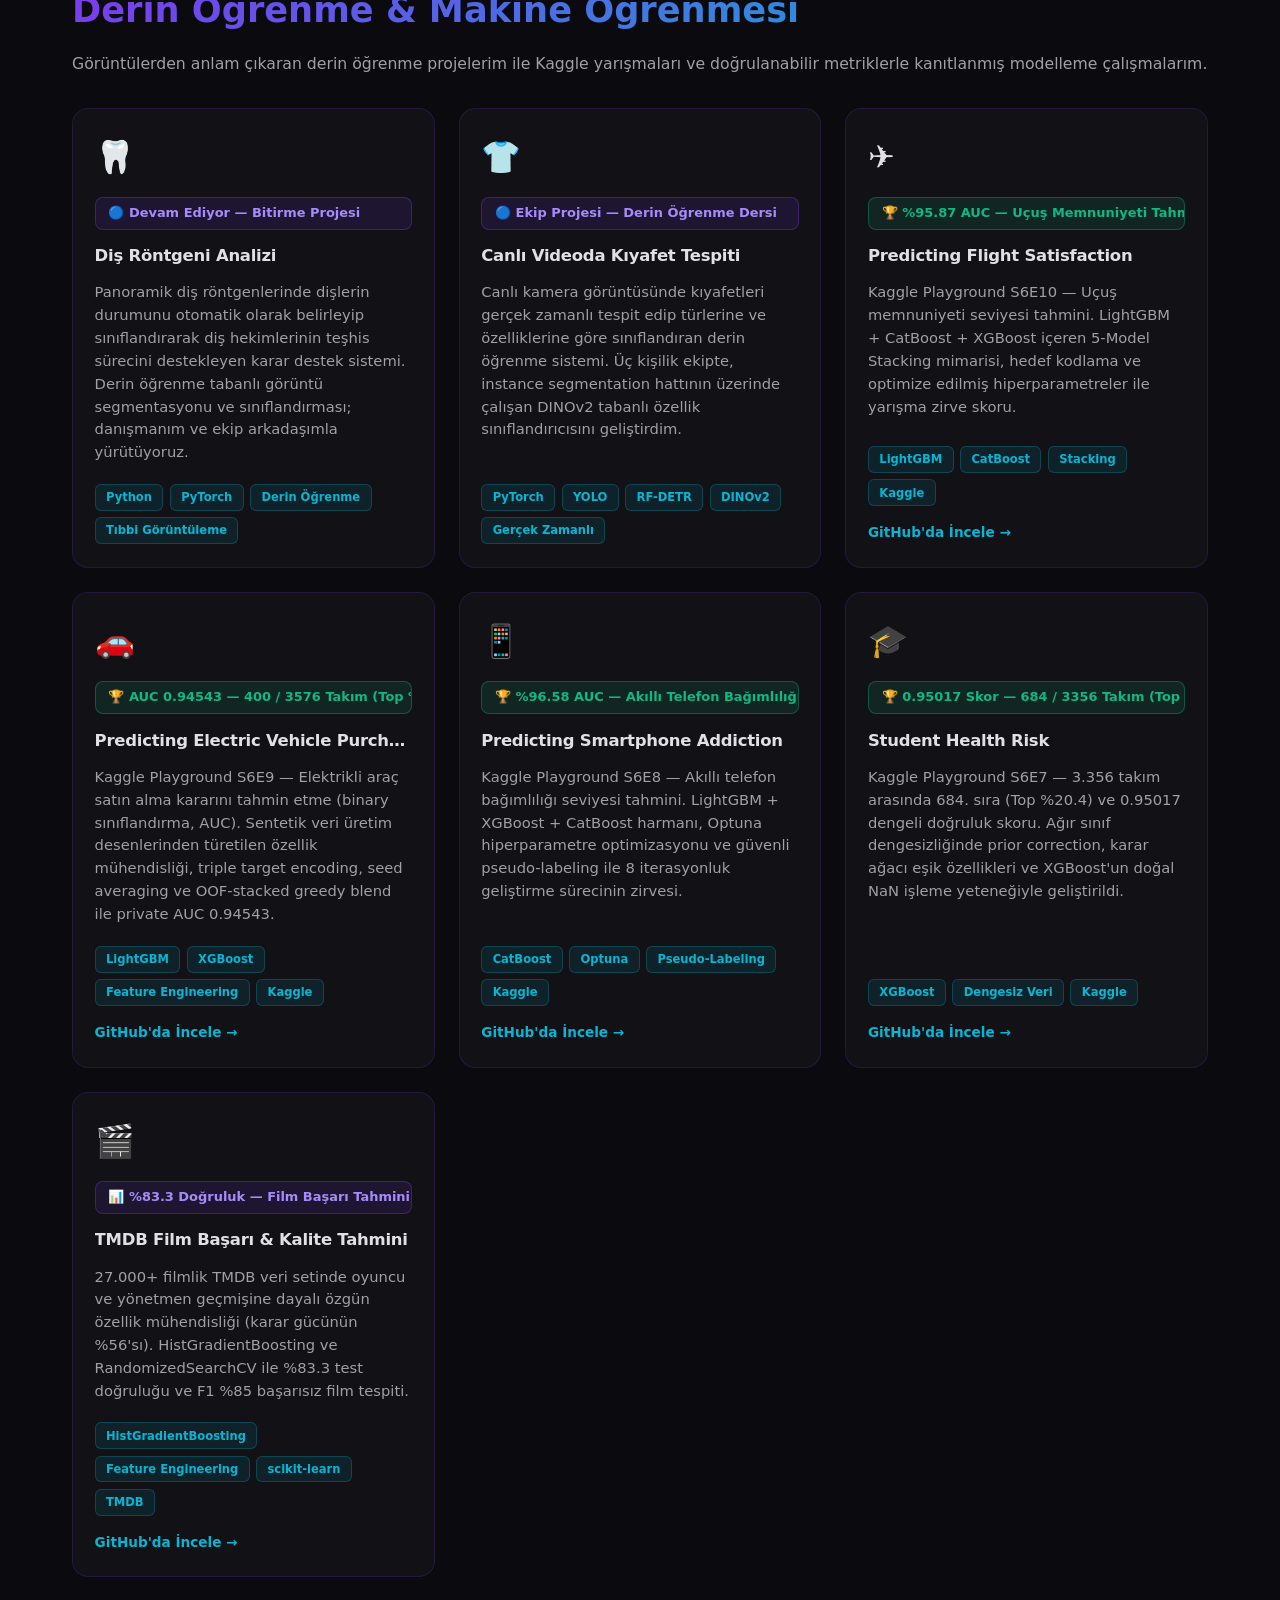
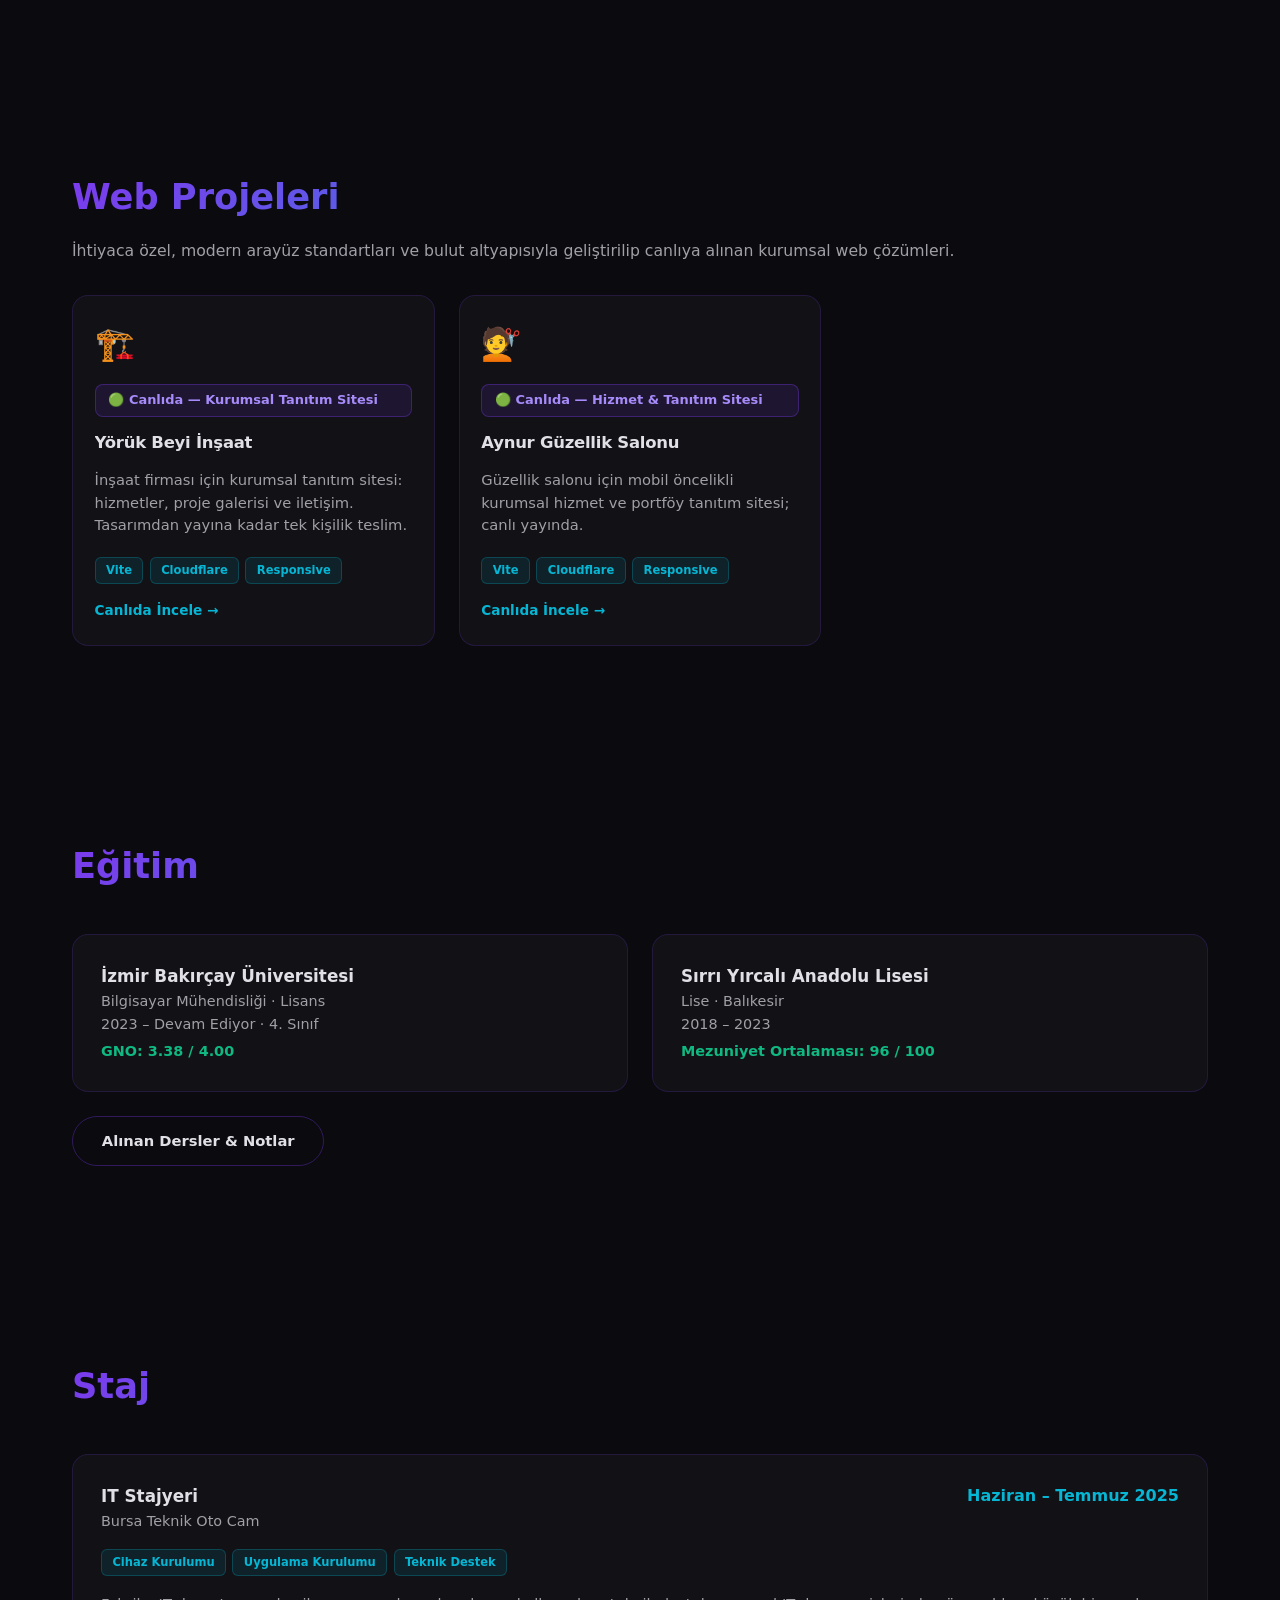
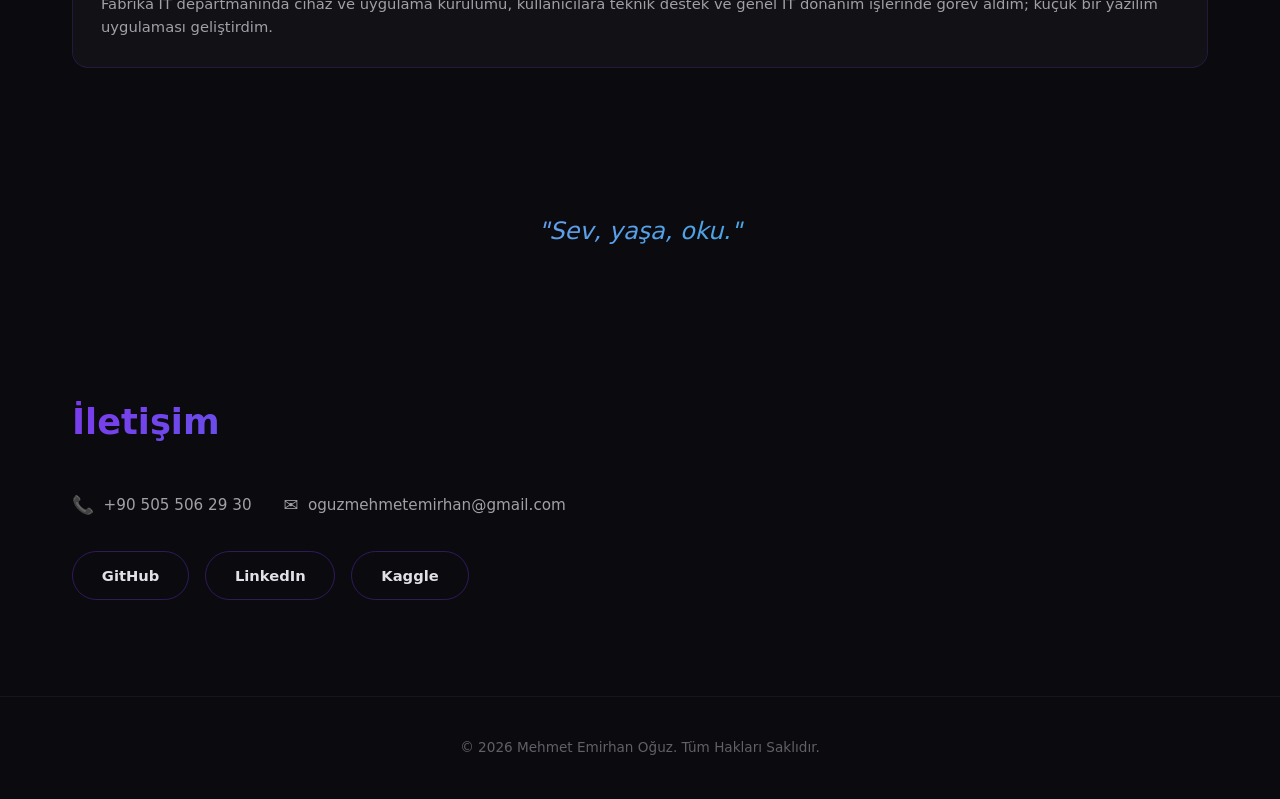
==== commit d502a030: "Portfolyo: ElementalRoguelike ve Hexpert kartları, DL/ML bölümleri birleşti, yetenekler güncellendi " ====
--- a/index.html
+++ b/index.html
@@ -23,8 +23,6 @@
           <li><a href="#home">Anasayfa</a></li>
           <li><a href="#about">Hakkımda</a></li>
           <li><a href="#projects">Projeler</a></li>
-          <li><a href="#dl">Derin Öğrenme</a></li>
-          <li><a href="#ml">Makine Öğrenmesi</a></li>
           <li><a href="dersler.html">Alınan Dersler</a></li>
           <li><a href="emirhan_oguz_cv.pdf" target="_blank">CV (PDF)</a></li>
           <li><a href="#contact">İletişim</a></li>
@@ -77,10 +75,16 @@
           <h3 class="skills-title">Yetenekler</h3>
           <div class="skills-grid">
             <div class="skill-category">
-              <h4>Makine Öğrenmesi & Veri</h4>
+              <h4>Makine Öğrenmesi & Derin Öğrenme</h4>
               <div class="skill-tags">
+                <span class="skill-tag">PyTorch</span>
+                <span class="skill-tag">TensorFlow / Keras</span>
+                <span class="skill-tag">TFLite</span>
+                <span class="skill-tag">YOLO</span>
+                <span class="skill-tag">RF-DETR</span>
+                <span class="skill-tag">DINOv2</span>
+                <span class="skill-tag">Bilgisayarlı Görü</span>
                 <span class="skill-tag">scikit-learn</span>
-                <span class="skill-tag">PyTorch</span>
                 <span class="skill-tag">LightGBM</span>
                 <span class="skill-tag">XGBoost</span>
                 <span class="skill-tag">CatBoost</span>
@@ -98,6 +102,9 @@
                 <span class="skill-tag">TypeScript</span>
                 <span class="skill-tag">JavaScript</span>
                 <span class="skill-tag">C#</span>
+                <span class="skill-tag">Dart</span>
+                <span class="skill-tag">GDScript</span>
+                <span class="skill-tag">Kotlin</span>
                 <span class="skill-tag">SQL</span>
                 <span class="skill-tag">Assembly</span>
               </div>
@@ -120,13 +127,23 @@
               </div>
             </div>
             <div class="skill-category">
+              <h4>Mobil & Oyun</h4>
+              <div class="skill-tags">
+                <span class="skill-tag">Flutter</span>
+                <span class="skill-tag">Android</span>
+                <span class="skill-tag">Godot 4</span>
+                <span class="skill-tag">Unity</span>
+              </div>
+            </div>
+            <div class="skill-category">
               <h4>Araçlar & Yöntemler</h4>
               <div class="skill-tags">
                 <span class="skill-tag">Git & CI/CD</span>
-                <span class="skill-tag">Birim Testleri (pytest, Vitest)</span>
+                <span class="skill-tag">Otomatik Testler (pytest, Vitest, Flutter, Godot)</span>
                 <span class="skill-tag">Feature Engineering</span>
                 <span class="skill-tag">OOF Doğrulama</span>
-                <span class="skill-tag">YZ Destekli Geliştirme</span>
+                <span class="skill-tag">Deney Tasarımı & Bootstrap</span>
+                <span class="skill-tag">AI Ajan Orkestrasyonu</span>
               </div>
             </div>
           </div>
@@ -169,6 +186,58 @@
             >
           </div>
 
+          <!-- ElementalRoguelike -->
+          <div class="project-card">
+            <div class="card-icon">⚔️</div>
+            <div class="score-badge violet">🔵 Geliştirme Aşamasında — Aksiyon Roguelike</div>
+            <h3>ElementalRoguelike</h3>
+            <p>
+              Godot 4 ile geliştirdiğim, beş element (Su, Toprak, Ateş, Hava,
+              Yıldırım) üzerine kurulu aksiyon roguelike; arenada dalga ve boss
+              savaşları. Katmanlı ekonomi ve kalıcı ilerleme, eşik ve sinerjili
+              stat sistemi, ayrı renklendirilen PNG katmanlı karakter sistemi;
+              headless otomatik testler ve performans ölçümüyle geliştirildi.
+              Orkestratör bir model altında paralel çalışan AI kodlama
+              ajanlarıyla geliştirdim: işi ayrı çalışma kopyalarına bölüp
+              ajanlara dağıttım, çıktıları inceleyip birleştirdim.
+            </p>
+            <div class="card-tags">
+              <span class="tag">Godot 4</span>
+              <span class="tag">GDScript</span>
+              <span class="tag">Python</span>
+              <span class="tag">Oyun Geliştirme</span>
+              <span class="tag">AI Ajanları</span>
+            </div>
+          </div>
+
+          <!-- Hexpert -->
+          <div class="project-card">
+            <div class="card-icon">🎲</div>
+            <div class="score-badge violet">🔵 Devam Ediyor — Android Uygulaması</div>
+            <h3>Hexpert</h3>
+            <p>
+              Altıgen karolu masa oyunlarında (Catan ile uyumlu) oyuncu sayısı
+              ve sırasına göre en iyi başlangıç yerleşimlerini öneren, tamamen
+              telefonda ve internetsiz çalışan Android uygulaması. Saf Dart
+              analiz motoru rakip seçimlerini simüle ediyor, taslak sırasında
+              öneriyi güncelliyor; ada senaryoları kataloğu da modellendi.
+              Önerilerin işe yaradığı açık kaynak bir simülatörde bot
+              oyunlarıyla, eşleştirilmiş deney ve bootstrap güven
+              aralıklarıyla istatistiksel olarak doğrulandı. Fotoğraftan
+              tahtayı tanıyan cihaz üstü TFLite hattı ve veri toplama aracı
+              hazır, model eğitimi sürüyor. Ürün sahibi olarak tasarımı ve
+              kararları yönettim; kod, AI kodlama ajanlarıyla geliştirildi.
+            </p>
+            <div class="card-tags">
+              <span class="tag">Flutter</span>
+              <span class="tag">Dart</span>
+              <span class="tag">Kotlin</span>
+              <span class="tag">TFLite</span>
+              <span class="tag">Bilgisayarlı Görü</span>
+              <span class="tag">Deney Tasarımı</span>
+            </div>
+          </div>
+
           <!-- AI İndirme Köprüsü -->
           <div class="project-card">
             <div class="card-icon">⬇️</div>
@@ -371,12 +440,12 @@
       </div>
     </section>
 
-    <!-- Derin Öğrenme & Bilgisayarlı Görü -->
-    <section id="dl" class="projects">
+    <!-- Derin Öğrenme & Makine Öğrenmesi -->
+    <section id="ai" class="projects">
       <div class="container">
-        <h2>Derin Öğrenme & Bilgisayarlı Görü</h2>
+        <h2>Derin Öğrenme & Makine Öğrenmesi</h2>
         <p class="section-sub">
-          Görüntülerden anlam çıkaran, gerçek bir probleme çözüm üreten derin öğrenme projelerim.
+          Görüntülerden anlam çıkaran derin öğrenme projelerim ile Kaggle yarışmaları ve doğrulanabilir metriklerle kanıtlanmış modelleme çalışmalarım.
         </p>
         <div class="projects-grid">
           <!-- Bitirme Projesi: Diş Röntgeni Analizi -->
@@ -419,18 +488,6 @@
               <span class="tag">Gerçek Zamanlı</span>
             </div>
           </div>
-        </div>
-      </div>
-    </section>
-
-    <!-- Makine Öğrenmesi & Tahmin Modelleri -->
-    <section id="ml" class="projects">
-      <div class="container">
-        <h2>Makine Öğrenmesi & Tahmin Modelleri</h2>
-        <p class="section-sub">
-          Son dönemdeki Kaggle yarışmaları ve doğrulanabilir metriklerle kanıtlanmış modelleme çalışmalarım.
-        </p>
-        <div class="projects-grid">
           <!-- S6E10 -->
           <div class="project-card">
             <div class="card-icon">✈️</div>
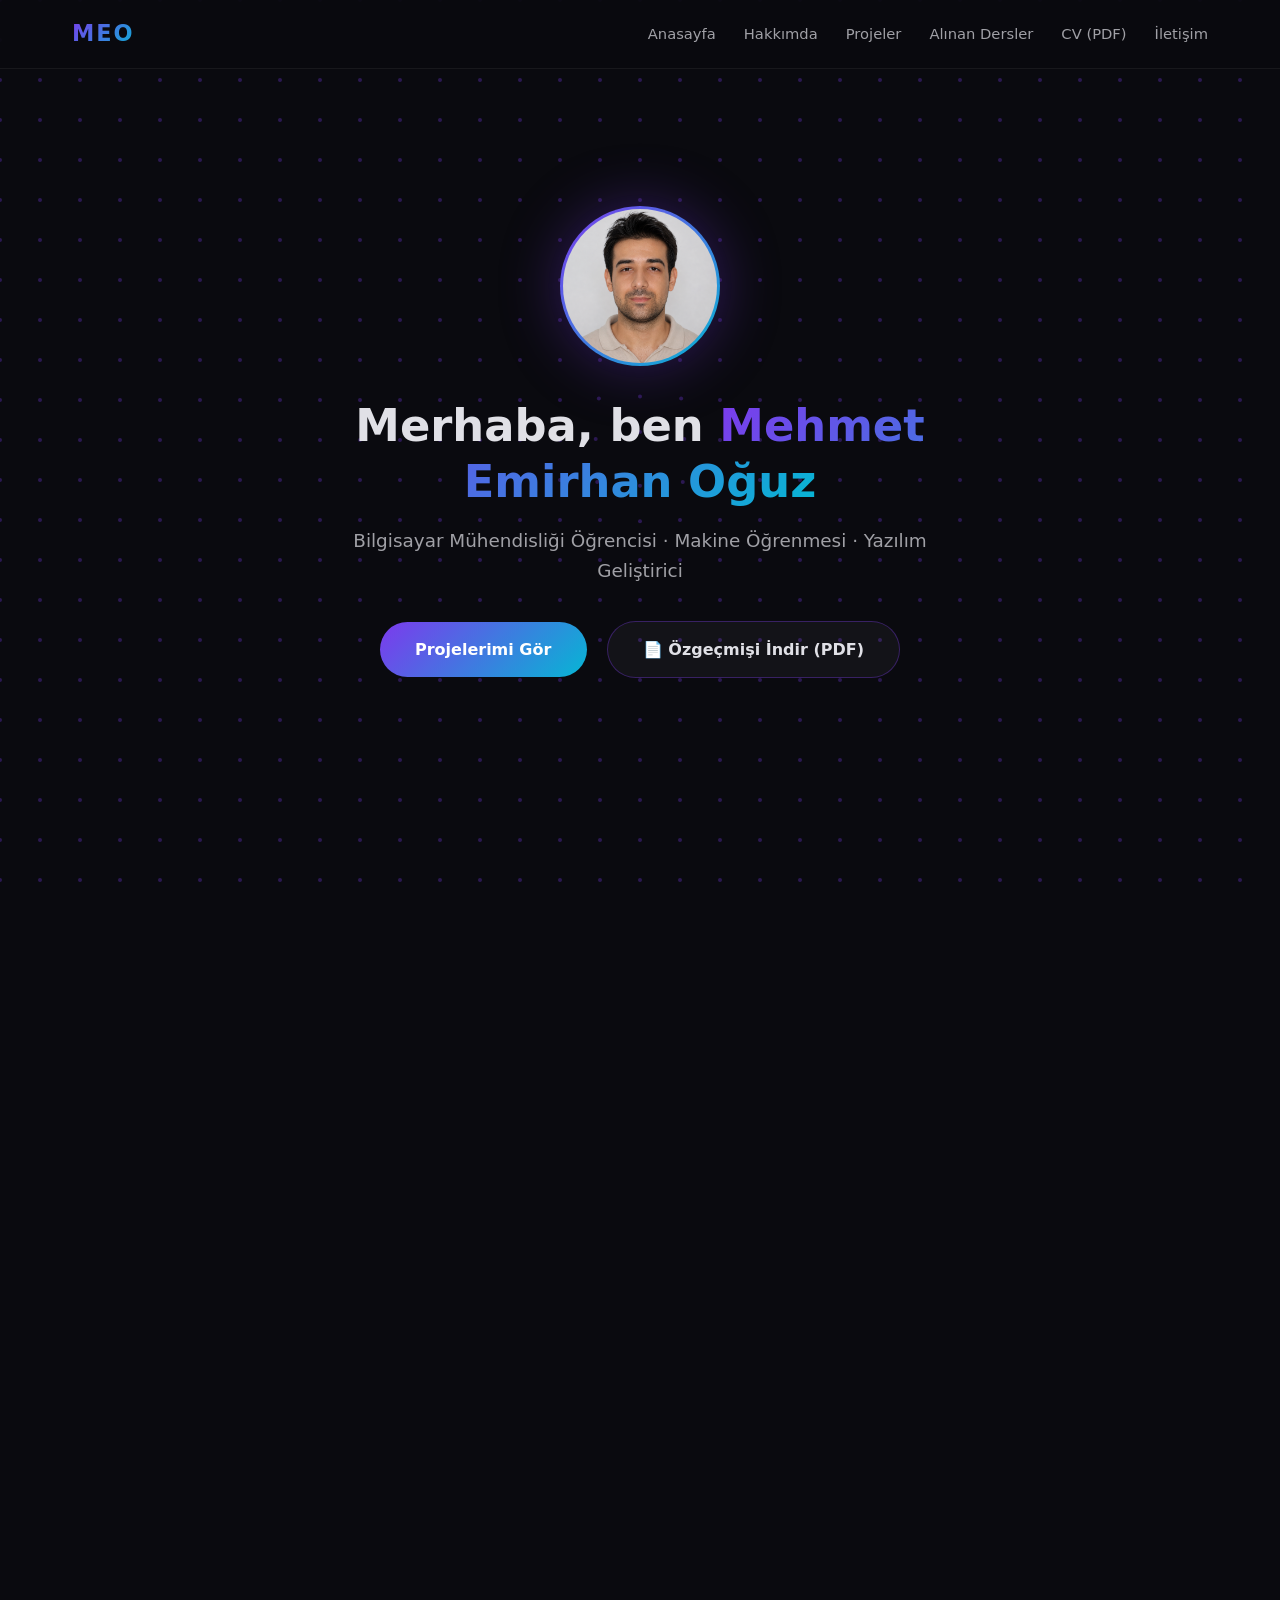
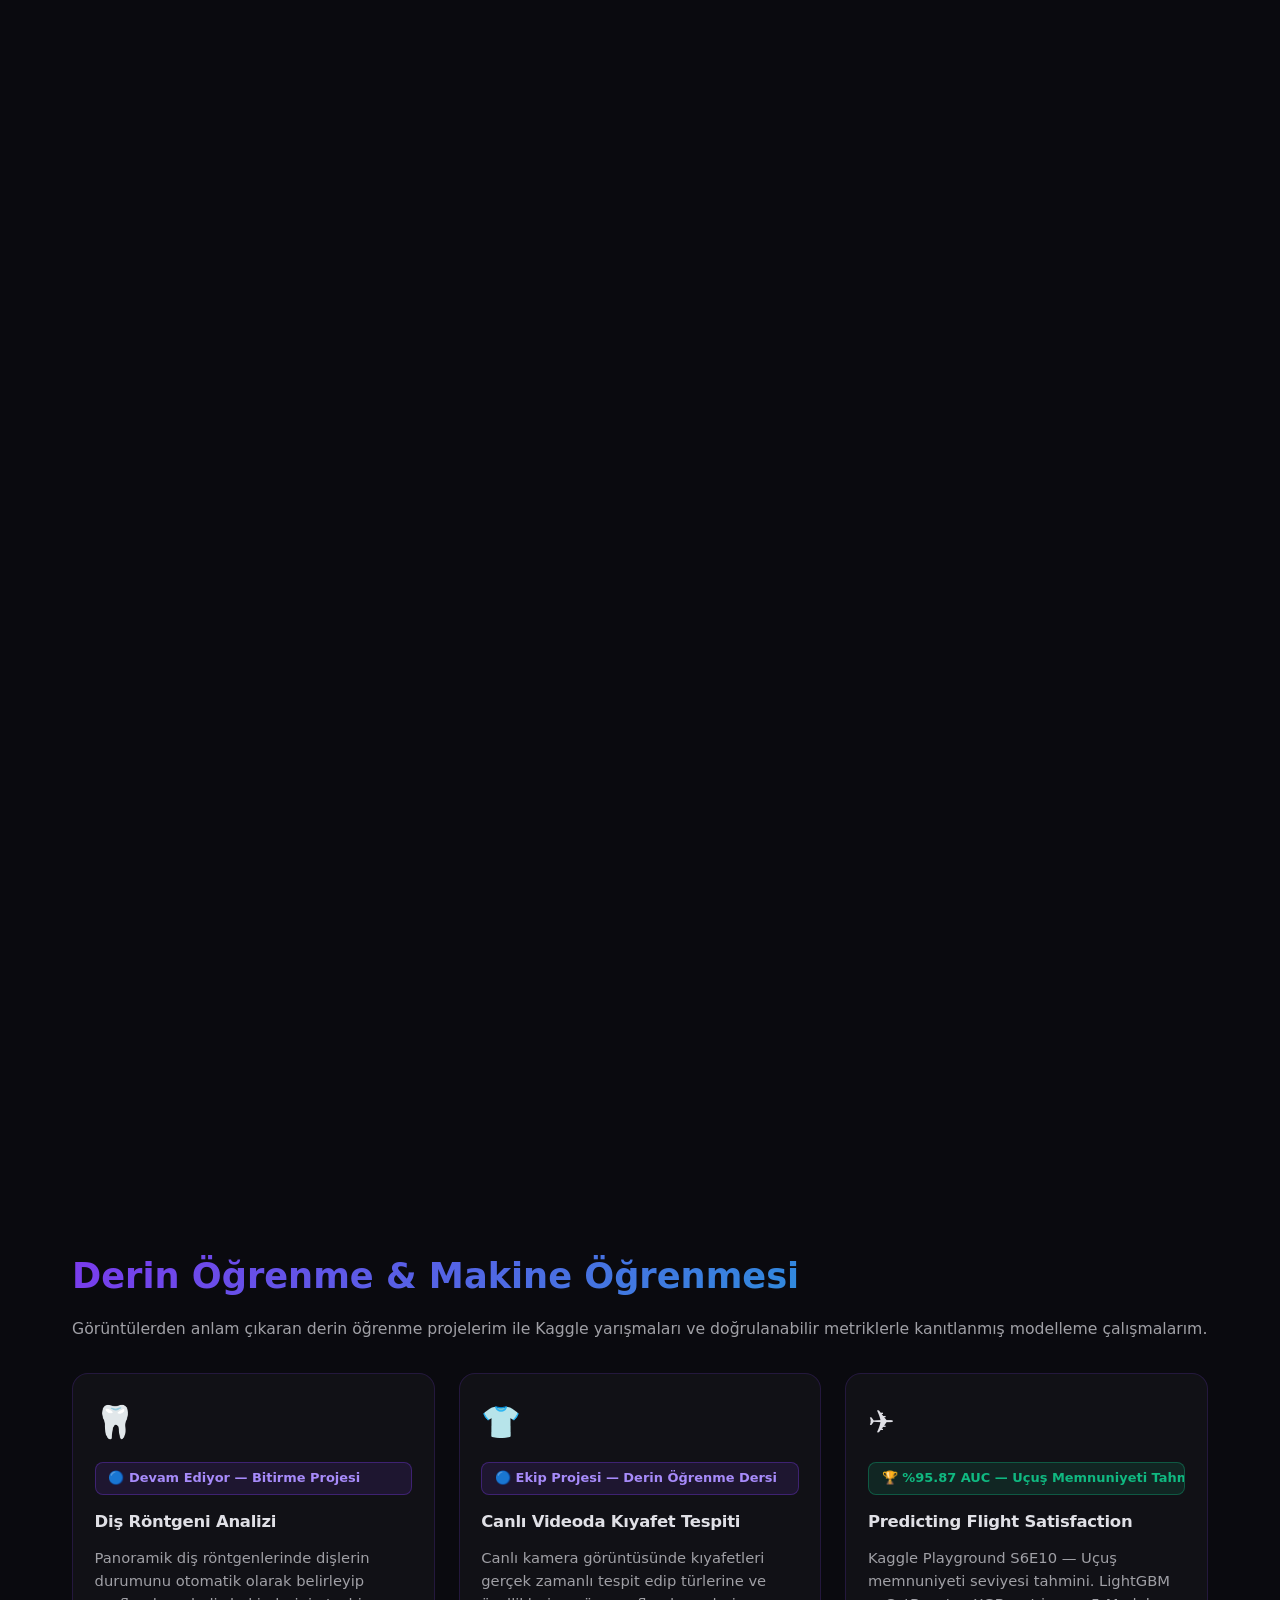
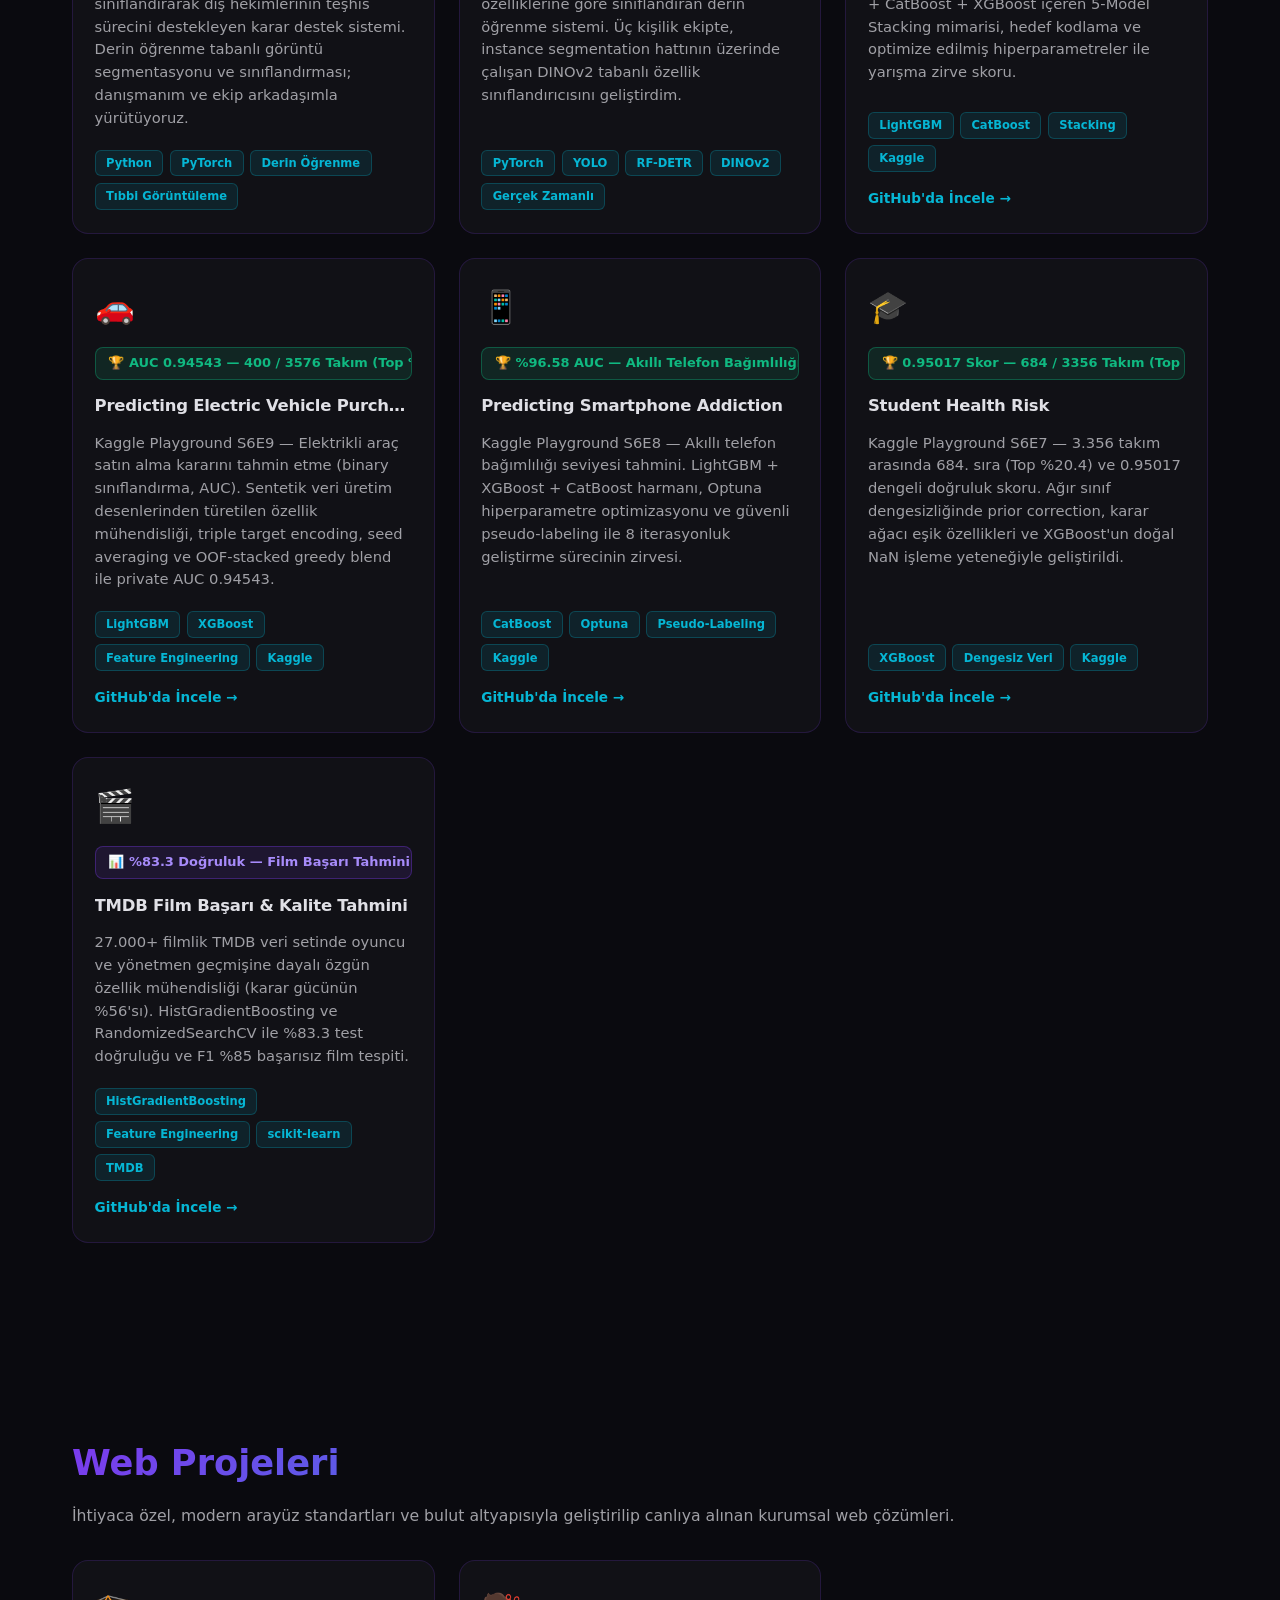
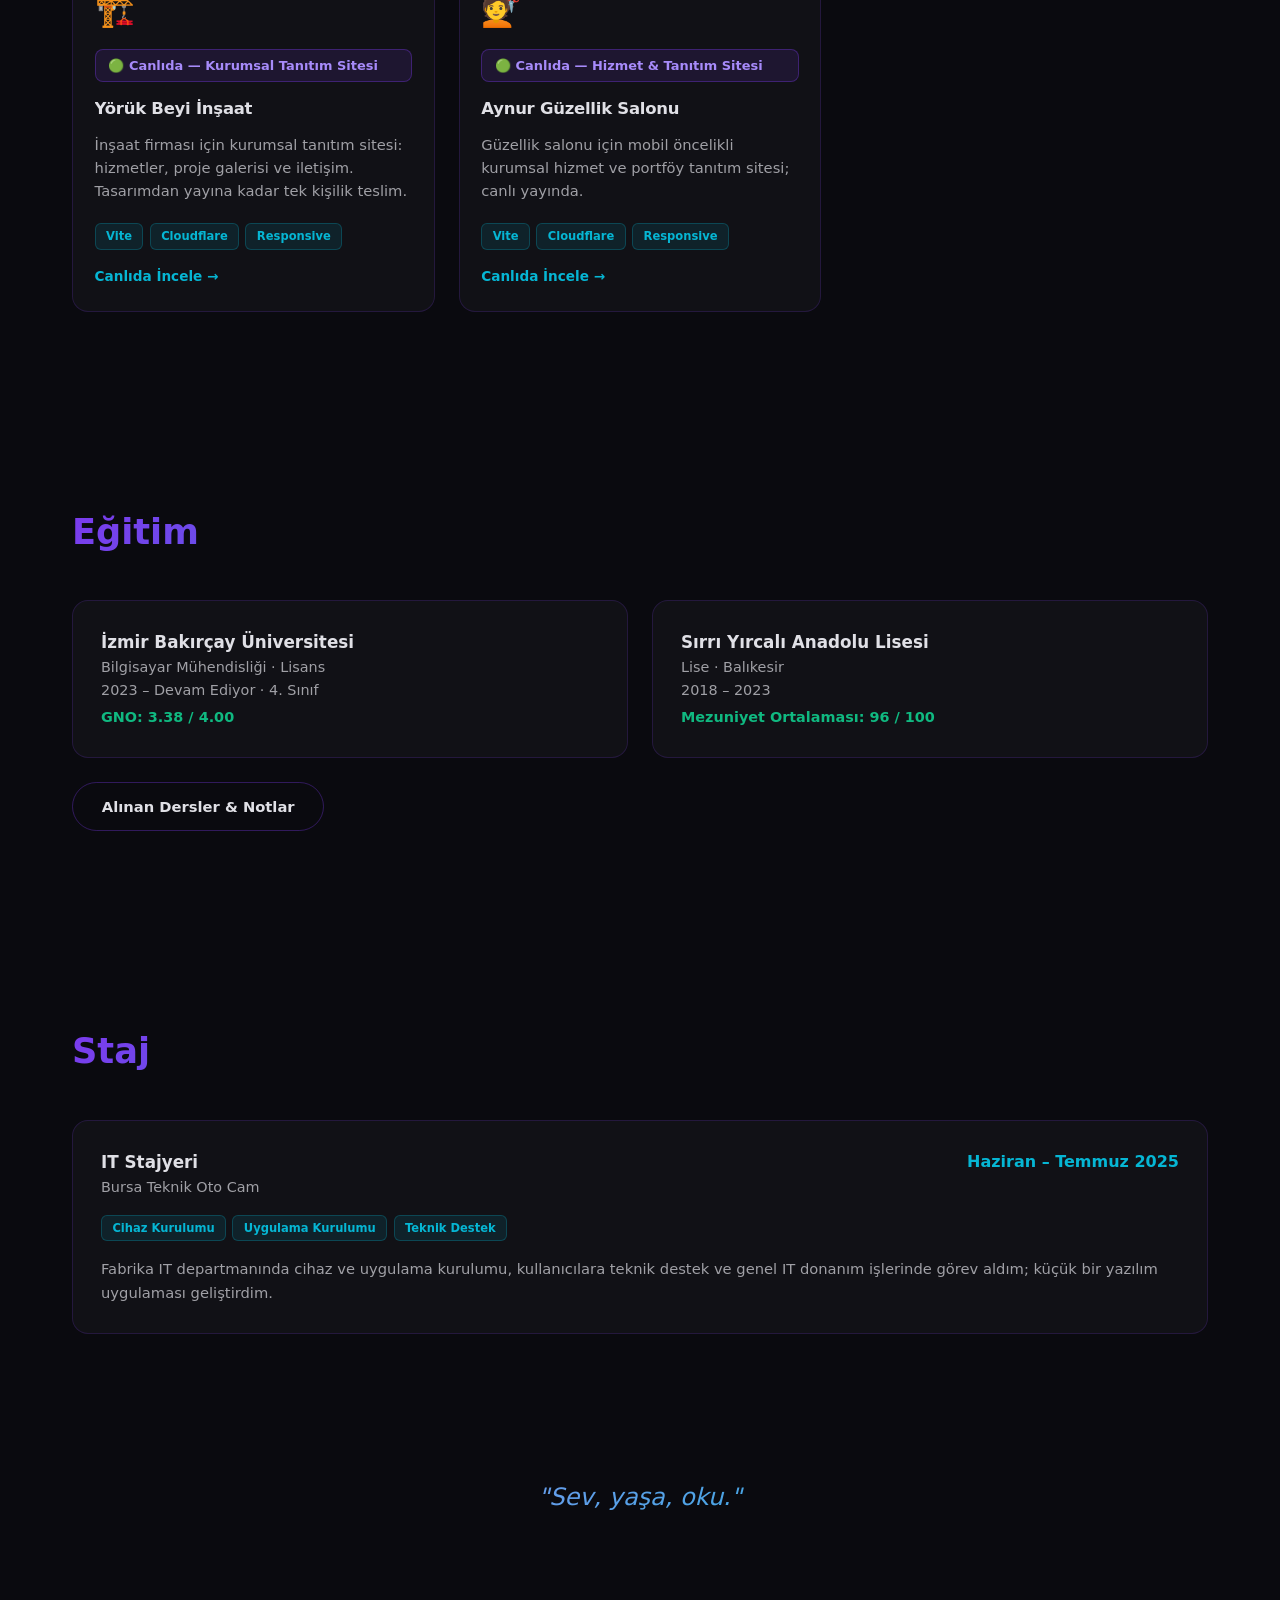
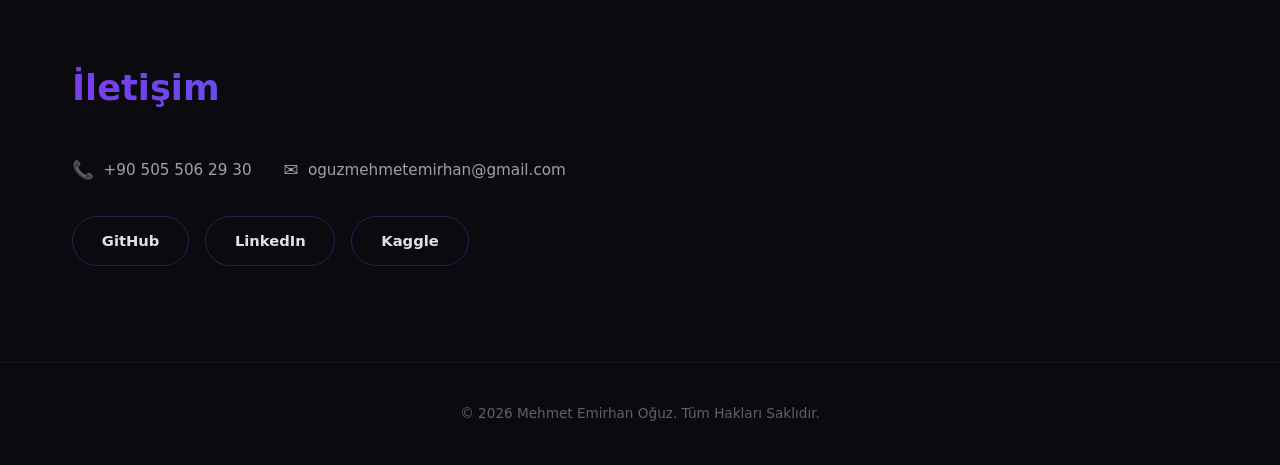
==== commit c9c1b765: "Portfolyo: Mobil & Oyun yetenek kartı Web & Sistem kartına birleşti Co-Authored-By: Claude Opus 5.5 " ====
--- a/index.html
+++ b/index.html
@@ -110,8 +110,12 @@
               </div>
             </div>
             <div class="skill-category">
-              <h4>Web & Sistem</h4>
+              <h4>Web, Mobil, Oyun & Sistem</h4>
               <div class="skill-tags">
+                <span class="skill-tag">Flutter</span>
+                <span class="skill-tag">Android</span>
+                <span class="skill-tag">Godot 4</span>
+                <span class="skill-tag">Unity</span>
                 <span class="skill-tag">FastAPI</span>
                 <span class="skill-tag">PyQt6</span>
                 <span class="skill-tag">Node.js</span>
@@ -124,15 +128,6 @@
                 <span class="skill-tag">Docker</span>
                 <span class="skill-tag">Sanallaştırma</span>
                 <span class="skill-tag">Ağ Temelleri</span>
-              </div>
-            </div>
-            <div class="skill-category">
-              <h4>Mobil & Oyun</h4>
-              <div class="skill-tags">
-                <span class="skill-tag">Flutter</span>
-                <span class="skill-tag">Android</span>
-                <span class="skill-tag">Godot 4</span>
-                <span class="skill-tag">Unity</span>
               </div>
             </div>
             <div class="skill-category">
